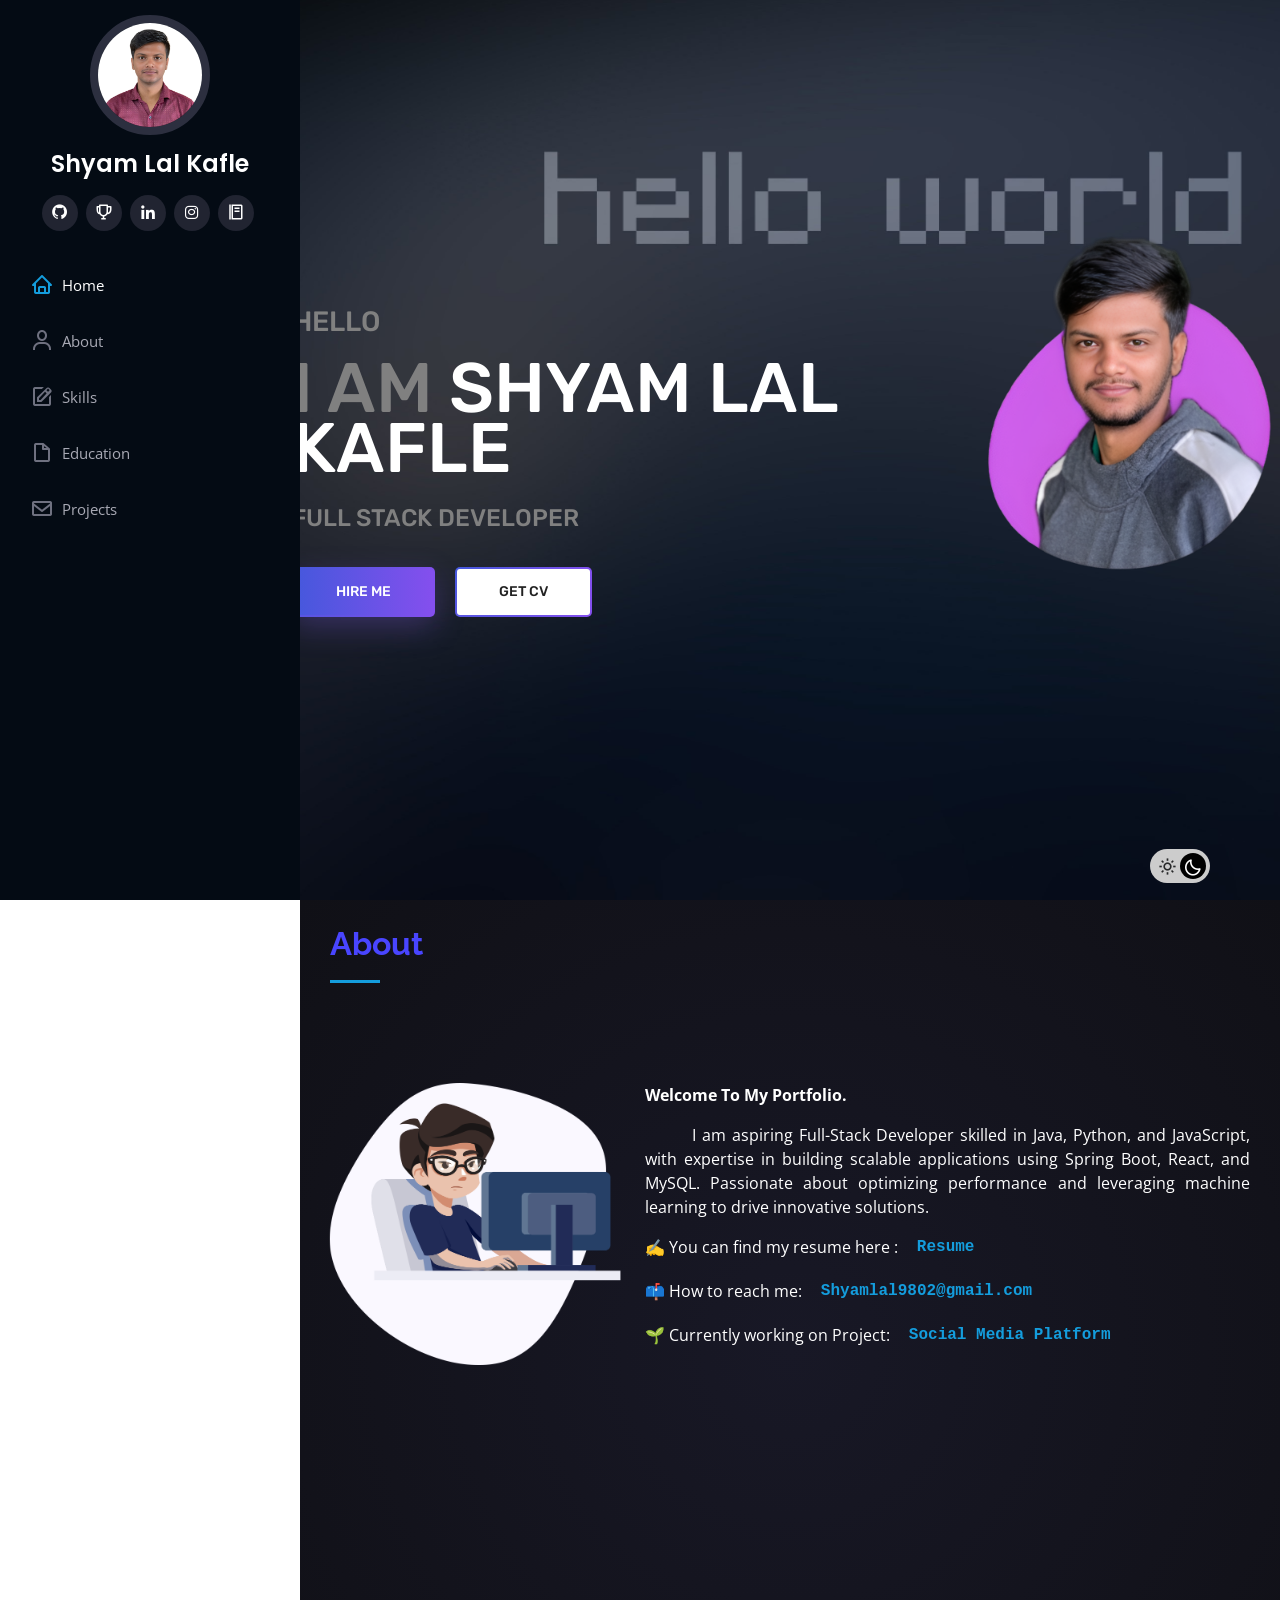
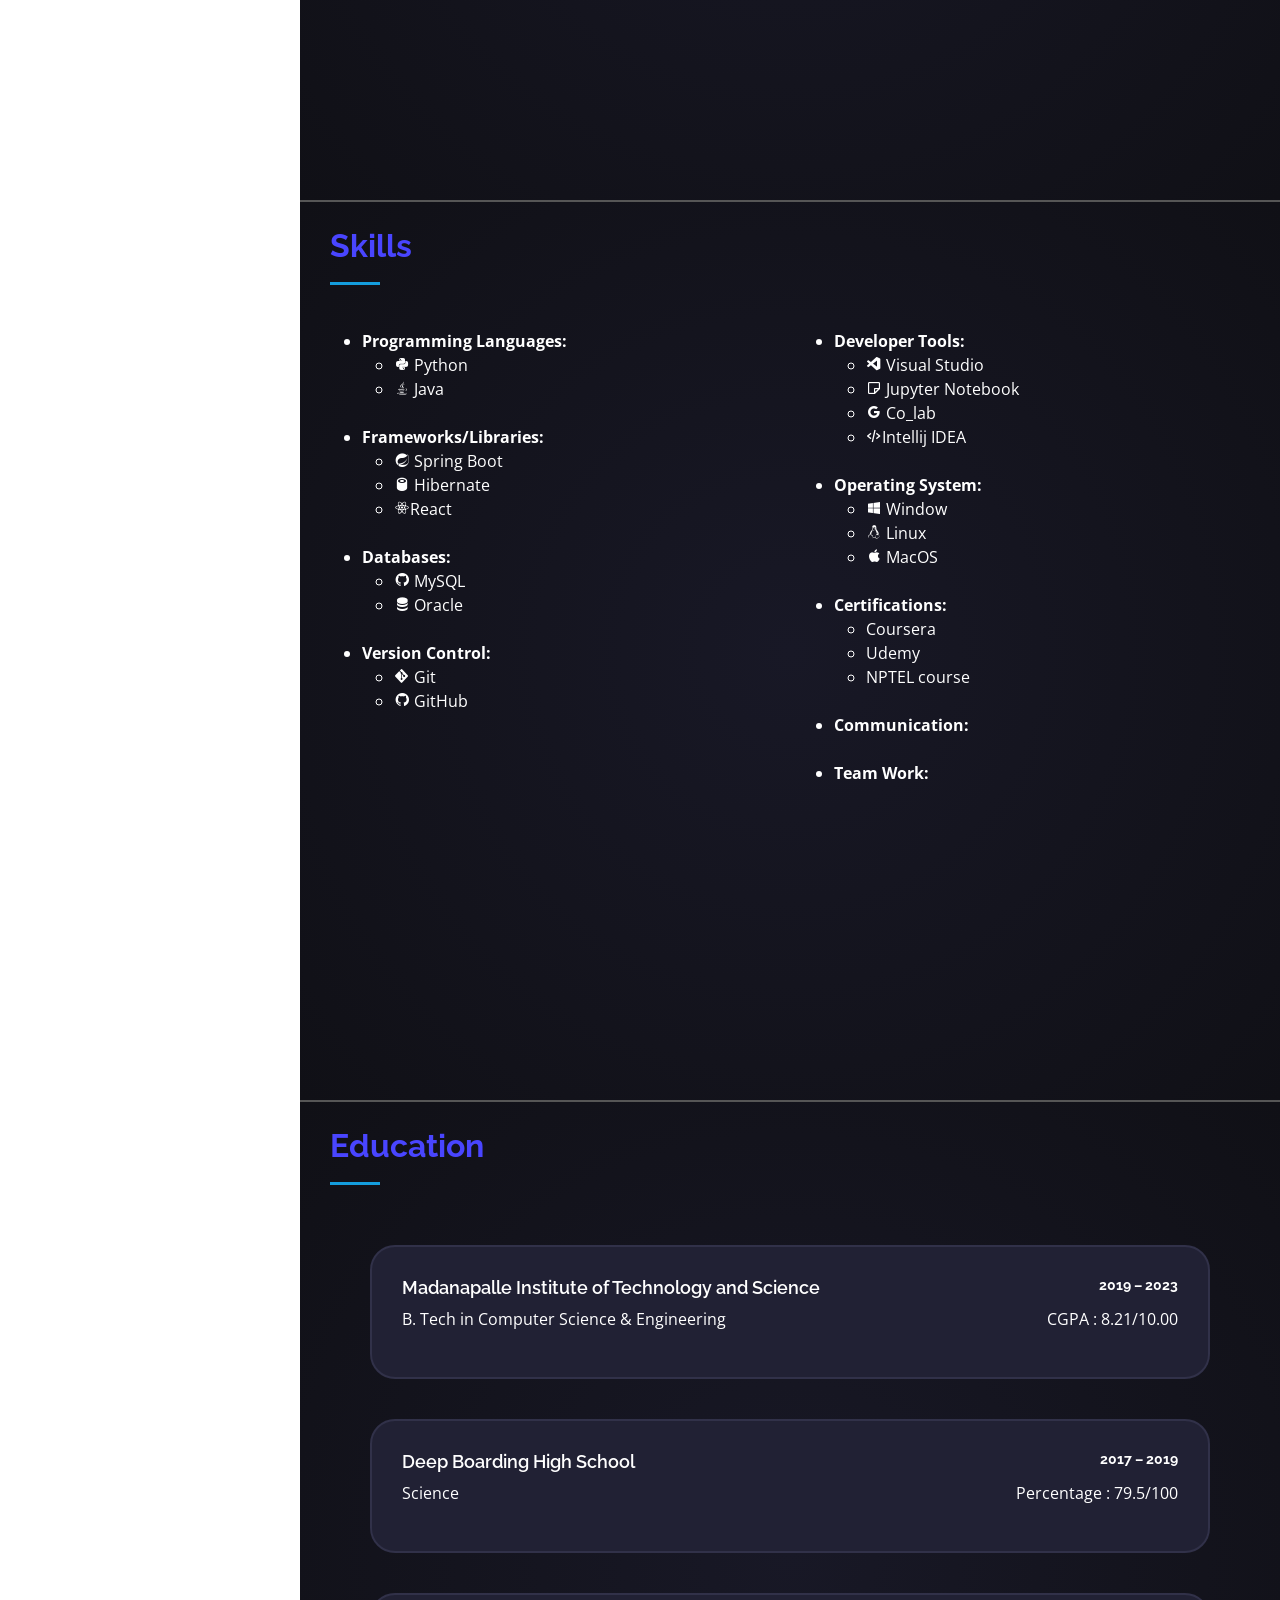
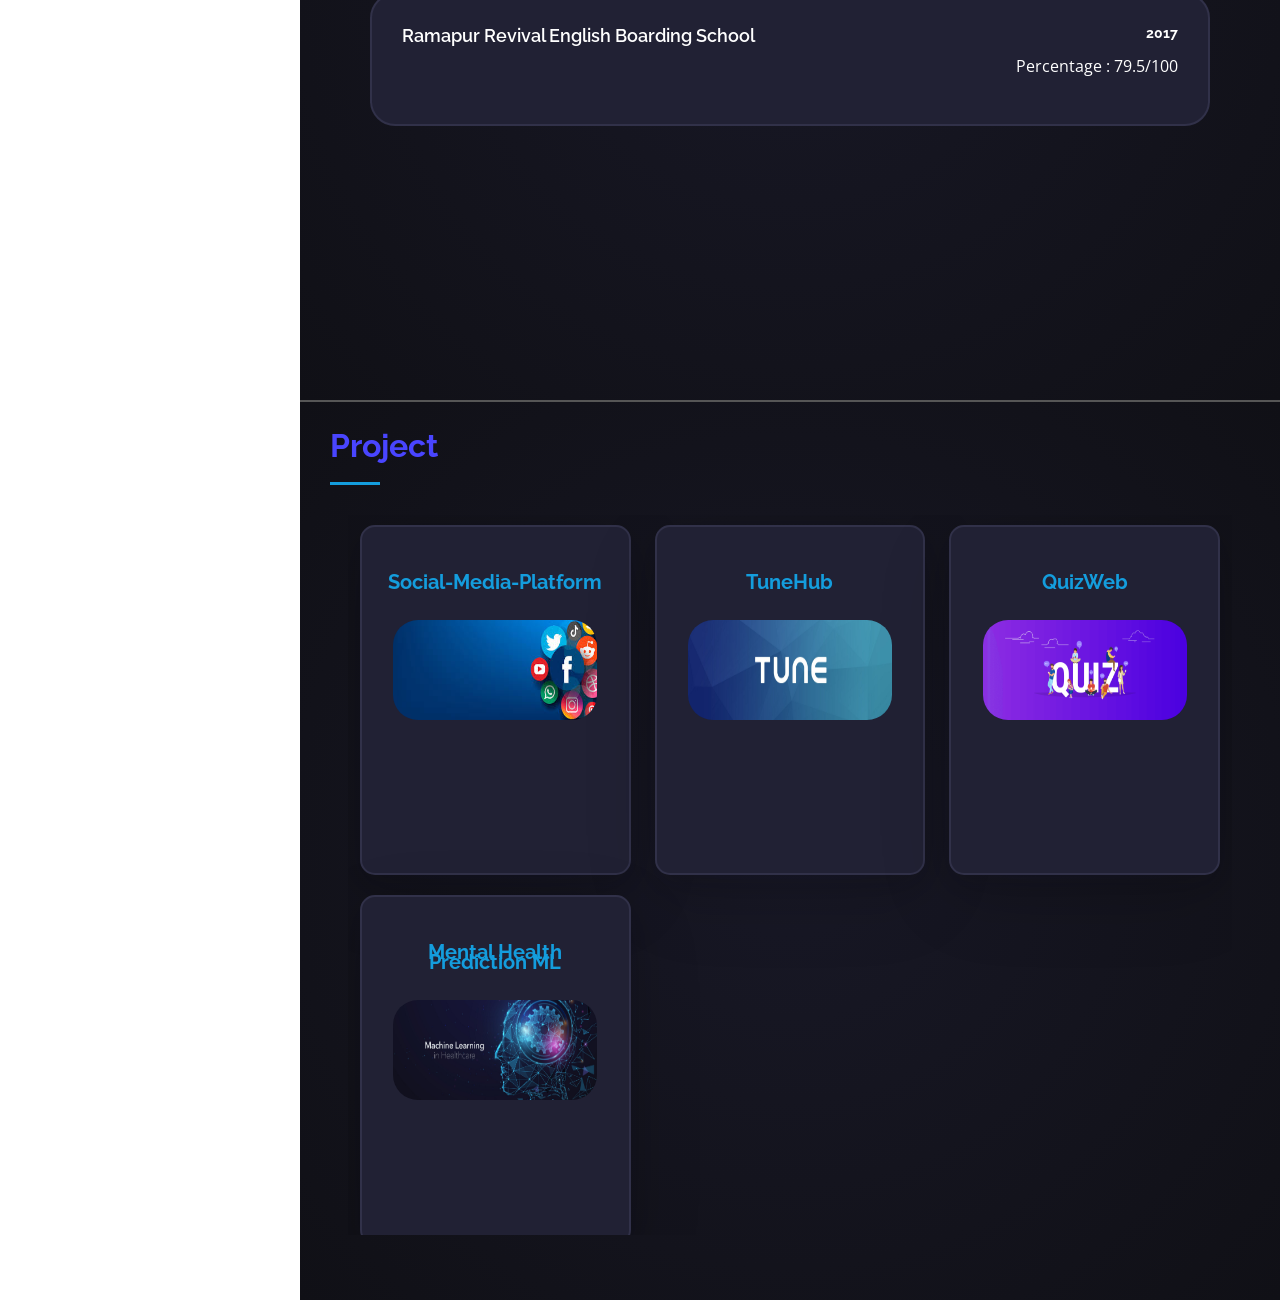
==== index.html @ fbb22e8b "update last img" ====
<!DOCTYPE html>
<html lang="en">
<head>
    <meta charset="utf-8">
    <meta content="width=device-width, initial-scale=1.0" name="viewport">

    <title>Shyam Resume</title>
    <meta content="" name="description">
    <meta content="" name="keywords">

    <!-- Favicons -->
    <link href="assets/img/sks.jpg" rel="icon">

    <!-- Google Fonts -->
    <link href="https://fonts.googleapis.com/css?family=Open+Sans:300,300i,400,400i,600,600i,700,700i|Raleway:300,300i,400,400i,500,500i,600,600i,700,700i|Poppins:300,300i,400,400i,500,500i,600,600i,700,700i" rel="stylesheet">

    <!-- Vendor CSS Files -->
    <link href="assets/vendor/aos/aos.css" rel="stylesheet">
    <link href="assets/vendor/bootstrap/css/bootstrap.min.css" rel="stylesheet">
    <link href="assets/vendor/bootstrap-icons/bootstrap-icons.css" rel="stylesheet">
    <link href="assets/vendor/boxicons/css/boxicons.min.css" rel="stylesheet">
    <link href="assets/vendor/glightbox/css/glightbox.min.css" rel="stylesheet">
    <link href="assets/vendor/swiper/swiper-bundle.min.css" rel="stylesheet">
    <!-- Template Main CSS File -->
    <link href="assets/css/style.css" rel="stylesheet">

</head>
<body>
    <!-- ======= Header ======= -->
    <header id="header">
        <div class="d-flex flex-column">

            <div class="profile">
                <img src="assets/img/picture.jpg" alt="" class="img-fluid rounded-circle">
                <h1 class="text-light"><a href="index.html">Shyam Lal Kafle</a></h1>
                <div class="social-links mt-3 text-center">
                  <a href="https://github.com/shyam0880" class="github" target="_blank" title="GitHub"><i class="bx bxl-github"></i></a>
                  <a href="https://www.hackerrank.com/shyamlal9802?hr_r=1" class="trophy" target="_blank" title="HackerRank"><i class="bx bx-trophy"></i></a>
                  <a href="https://www.linkedin.com/in/shyam0880/" class="linkedin" target="_blank" title="Linkedin"><i class="bx bxl-linkedin"></i></a>
                  <a href="https://www.instagram.com/suraj_kafle_/" class="instagram" target="_blank" title="Instagram"><i class="bx bxl-instagram"></i></a>
                  <a href="https://drive.google.com/file/d/16twecLIscNQjBPL-uCFLv8Kvk8tCyf4c/view?usp=sharing" class="resume" target="_blank" title="Resume"><i class="bx bx-food-menu"></i></a>
                </div>
            </div>

            <nav id="navbar" class="nav-menu navbar">
                <ul>
                <li><a href="#hero" class="nav-link scrollto active"><i class="bx bx-home"></i> <span>Home</span></a></li>
                <li><a href="#about" class="nav-link scrollto"><i class="bx bx-user"></i> <span>About</span></a></li>
                <li><a href="#skills" class="nav-link scrollto"><i class="bx bx-edit"></i> <span>Skills</span></a></li>
                <li><a href="#education" class="nav-link scrollto"><i class="bx bx-file-blank"></i> <span>Education</span></a></li>
                <li><a href="#project" class="nav-link scrollto"><i class="bx bx-envelope"></i> <span>Projects</span></a></li>
                </ul>
            </nav><!-- .nav-menu -->
        </div>
    </header><!-- End Header -->

    <!-- ======= Hero Section ======= -->
    <!-- <section id="hero" class="d-flex flex-column justify-content-center align-items-center">
      <div class="row"> 
      <div class="hero-container" data-aos="fade-in">
            <h1>Shyam Lal Kafle</h1>
            <p>I'm <span class="typed" data-typed-items="Web Developer, Frontend Developer, Backend Developer"></span></p>
          </div>
        <div class="images">
          <img src="assets/img/myself.png" class="boy">
      </div>
    </section> -->
    <!-- End Hero -->
    	<!--================ Start Home Banner Area =================-->
	<section class="home_banner_area" id="hero">
		<div class="banner_inner">
			<div class="container">
				<div class="row">
					<div class="col-lg-7">
						<div class="banner_content">
							<h3 class="text-uppercase"><span>Hello</span></h3>
							<h1 class="text-uppercase"><span>I am</span> shyam lal kafle</h1>
							<h5 class="text-uppercase"><span>Full stack developer</span></h5>
							<div class="d-flex align-items-center">
								<a class="primary_btn" href="mailto:Shyamlal9802@gmail.com" target="_blank"><span>Hire Me</span></a>
								<a class="primary_btn tr-bg" href="https://drive.google.com/file/d/16twecLIscNQjBPL-uCFLv8Kvk8tCyf4c/view?usp=sharing" target="_blank"><span>Get CV</span></a>
							</div>
						</div>
					</div>
					<div class="col-lg-5">
            <div class="home_right_img">
              <img class="" src="assets/img/myselfpic.png" alt="">
						</div>
					</div>
				</div>
			</div>
		</div>
	</section>
	<!--================ End Home Banner Area =================-->
  

    <main id="main">

        <!-- ======= About Section ======= -->
        <section id="about" class="about">
          <div class="container">

            <div class="section-title">
              <h2>About</h2>
            </div>

            <div class="row">
              <div class="col-lg-4" data-aos="fade-right">
                <img src="assets/img/image1.png" class="img-fluid" alt="">
                <!-- <img align="right" alt="coding" width="400" src="https://github.com/shyam0880/shyam0880/assets/67910907/39129782-8f8b-45a8-b9eb-b6310d0d3d83"> -->
              </div>
              <div class="col-lg-8 pt-4 pt-lg-0 content" data-aos="fade-left">
                <!-- <h3>UI/UX Designer &amp; Web Developer.</h3> -->
                <p><b>Welcome To My Portfolio.</b></p>
                <p align="justify" class="fst-normal">
                  &nbsp &nbsp &nbsp &nbsp
                  I am aspiring Full-Stack Developer skilled in Java, Python, and JavaScript, with expertise in building scalable applications
 using Spring Boot, React, and MySQL. Passionate about optimizing performance and leveraging machine learning to
 drive innovative solutions.
                 <br>
                 <ul>
                  <!-- <li>🌱 Currently working on project</li>
                  <li>👯 Looking to collaborate on ML and DS project </li> 
                  <li>🌎 Visite my Website : <a href="https://shyam0880.github.io/" target="_blank">Website</a> <br></li> -->
                  <li>✍ You can find my resume here : <a href="https://drive.google.com/file/d/16twecLIscNQjBPL-uCFLv8Kvk8tCyf4c/view?usp=sharing" target="_blank"> &nbsp Resume</a> </li>
                  <li>📫 How to reach me: <a href="mailto:shyamlal9802@gmail.com" target="_blank"> &nbsp  Shyamlal9802@gmail.com</a></li>
                  <li>🌱 Currently working on Project: <a href="https://github.com/shyam0880/Social-Media-Platform" target="_blank"> &nbsp Social Media Platform</a></li>
                 </ul>
              </div>
            </div>

          </div>
        </section><!-- End About Section -->

        <!-- ======= Skills Section ======= -->
      <section id="skills" class="skills section-bg">
        <div class="container">

          <div class="section-title">
            <h2>Skills</h2>
          </div>
          <br>
          <div class="row skills-content">
            <div class="col-lg-6" data-aos="fade-up">
              <ul>
                <li><b>Programming Languages:</b>
                  <ul>
                    <li><i class="bx bxl-python"></i> <span>Python</span></li>
                    <li><i class="bx bxl-java"></i> <span>Java</span></li>
                  </ul>
                </li>
                <br>
                <li><b>Frameworks/Libraries:</b>
                  <ul>
                    <li><i class='bx bxl-spring-boot'></i> <span>Spring Boot</span></li>
                    <li><i class='bx bxs-sushi'></i> <span>Hibernate</span></li>
                    <li><i class='bx bxl-react'></i><span>React</span></li>
                  </ul>
                </li>
                <br>
                <li><b>Databases:</b>
                  <ul>
                    <li><i class="bx bxl-github"></i> <span>MySQL</span></li>
                    <li><i class='bx bxs-data'></i></i> <span>Oracle</span></li>
                  </ul>
                </li>
                <br>
                <li><b>Version Control:</b>
                  <ul>
                    <li><i class='bx bxl-git'></i></i> <span>Git</span></li>
                    <li><i class="bx bxl-github"></i> <span>GitHub</span></li>
                  </ul>
                </li>
                <br>
                
              </ul>
            </div>
            <div class="col-lg-6" data-aos="fade-up" data-aos-delay="100">
              <ul>
                <li><b>Developer Tools:</b>
                  <ul>
                    <li><i class="bx bxl-visual-studio"></i> <span>Visual Studio</span></li>
                    <li><i class="bx bx-note"></i> <span>Jupyter Notebook</span></li>
                    <li><i class="bx bxl-google"></i> <span>Co_lab</span></li>
                    <li><i class='bx bx-code-alt'></i><span>Intellij IDEA</span></li>
                  </ul>
                </li>
                <br>
                <li><b>Operating System:</b>
                  <ul>
                    <li><i class="bx bxl-windows"></i> <span>Window</span></li>
                    <li><i class="bx bxl-tux"></i> <span>Linux</span></li>
                    <li><i class="bx bxl-apple"></i> <span>MacOS</span></li>
                  </ul>
                </li>
                <br>
                <li><b>Certifications:</b>
                  <ul>
                    <li><span>Coursera</span></li>
                    <li><span>Udemy</span></li>
                    <li><span> NPTEL course</span></li>
                  </ul>
                </li>
                <br>  
                <li><b>Communication:</b>
                </li>
                <br>
                <li><b>Team Work:</b>
                </li>
              </ul>
            </div>
          </div>
        </div>
      </section>
      <!-- End Skills Section -->

      <!-- ======= Education Section ======= -->
      <section id="education" class="educations">
        <div class="container">

          <div class="section-title">
            <h2>Education</h2>
            <!-- <p></p> -->
          </div>

          <div class="row">
            <div class="edu-box" data-aos="fade-up">
              <div class="edu-item" id="edu-item">
                <div class="conts">
                  <div class="left"><h4>Madanapalle Institute of Technology and Science </h4></div>
                  <div class="right"><h5><b>2019 – 2023</b></h5></div>
                </div>
                <div class="conts">  
                  <div class="left"><p>B. Tech in Computer Science & Engineering</p></div>
                  <div class="right"><p>CGPA : 8.21/10.00</p></div>
                </div>
              </div>
              <div class="edu-item" id="edu-item">
                <div class="conts">
                  <div class="left"><h4>Deep Boarding High School </h4></div>
                  <div class="right"><h5><b>2017 – 2019</b></h5></div>
                </div>
                <div class="conts">  
                  <div class="left"><p>Science </p></div>
                  <div class="right"><p>Percentage : 79.5/100</p></div>
                </div>
              </div>
              <div class="edu-item" id="edu-item">
                <div class="conts">
                  <div class="left"><h4>Ramapur Revival English Boarding School </h4></div>
                  <div class="right"><h5><b>2017</b></h5></div>
                </div>
                <div class="conts">  
                  <div class="left"><p></p></div>
                  <div class="right"><p>Percentage : 79.5/100</p></div>
                </div>
              </div>
            </div>
          </div>
        </div>
      </section><!-- End Resume Section -->

       <!-- ======= Project Section ======= -->
      <section id="project" class="project">
        <div class="container">
  
          <div class="section-title">
            <h2>Project</h2>
          </div>
          <div class="row">
            <div class="project_box">
              <div class="container">
                <div class="row">
                  <div class="col-md-4">
                    <div class="box_text">
                        <div class="flip-box-front">
                          <h3>Social-Media-Platform</h3>
                          <i><img src="assets\img\Socialimg.png" alt="#"/></i>
                        </div>
                        <div class="flip-box-back">
                          <h2>Details</h2>
                        <p>Platform that empowers users to connect, share content, and engage with others, aligning
                          with a mission to empower every person and organization.</p>
                          Click here : <i class='bx bxs-hand-right'></i><a href="https://github.com/shyam0880/Social-Media-Platform" target="_blank">Learn more</a>
                        </div>
                    </div>
                  </div>
                  <div class="col-md-4">
                    <div class="box_text">
                        <div class="flip-box-front">
                          <h3>TuneHub</h3>
                          <i><img src="assets\img\tune.jpeg" alt="#"/></i>
                        </div>
                        <div class="flip-box-back">
                          <h2>Details</h2>
                        <p>Designed and implemented a TuneHub website using HTML, CSS, and JavaScript with React, offering a user-friendly 
                          interface and engaging user experience. Applied fundamental web development skills to create an interactive 
                          platform suitable for all user and provide the feature to listen music similar to spotify.</p>
                          Click here : <i class='bx bxs-hand-right'></i><a href="https://github.com/shyam0880/Tunehub" target="_blank">Learn more</a>
                        </div>
                    </div>
                  </div>
                  <div class="col-md-4">
                    <div class="box_text">
                      <div class="flip-box-front">
                        <h3>QuizWeb</h3>
                        <i><img src="assets\img\Quiz.png" alt="#"/></i>
                      </div>
                      <div class="flip-box-back">
                        <h2>Details</h2>
                        <p>Designed and implemented a quiz website using HTML, CSS, and JavaScript with React, offering a user-friendly 
                          interface and engaging user experience. Applied fundamental web development skills to create an interactive 
                          platform suitable for beginners, fostering a seamless learning environment.</p>
                          Click here : <i class='bx bxs-hand-right'></i><a href="https://github.com/shyam0880/QuizWeb" target="_blank">Learn more</a>
                      </div>
                    </div>
                  </div>
                  <div class="col-md-4">
                    <div class="box_text">
                      <div class="flip-box-front">
                        <h3>Mental Health Prediction ML</h3>
                      <img src="assets\img\ml.jpg" alt="#"/>
                      </div>
                      <div class="flip-box-back">
                        <h2>Details</h2>
                        <p>Demonstrated proficiency in using varied machine learning algorithms to predict whether a person needs mental
                          health treatment based on a survey dataset. Conducted data exploration, visualization, preprocessing, encoding, model
                          building, and evaluation using logistic regression, KNN, decision tree, random forest, gradient boosting, 
                          AdaBoost, and XGBoost. Achieved high accuracy, recall, and ROC curve metrics.</p>
                          Click here :<i class='bx bxs-hand-right'></i><a href="https://github.com/shyam0880/Mental_Health_prediction_using_ML" target="_blank">Learn more</a>
                      </div>
                    </div>
                  </div>  
                </div>
              </div>
            </div>
          </div>
        </div> 
      </section>       
    </main><!-- End #main -->

    <a href="#" class="back-to-top d-flex align-items-center justify-content-center"><i class="bi bi-arrow-up-short"></i></a>
    <label class="switch">
      <input id="themeToggle" type="checkbox" />
      <span class="slider round">
        <i class='sn bx bx-sun' ></i>
        <i class='mn bx bx-moon'></i>
      </span>
    </label>

    <!-- <span class="sidebar"><i class='bx bx-menu-alt-left' ></i></i></span> -->
    
    <!-- Vendor JS Files -->
    <script src="assets/vendor/purecounter/purecounter_vanilla.js"></script>
    <script src="assets/vendor/aos/aos.js"></script>
    <script src="assets/vendor/bootstrap/js/bootstrap.bundle.min.js"></script>
    <script src="assets/vendor/glightbox/js/glightbox.min.js"></script>
    <script src="assets/vendor/isotope-layout/isotope.pkgd.min.js"></script>
    <script src="assets/vendor/swiper/swiper-bundle.min.js"></script>
    <script src="assets/vendor/typed.js/typed.umd.js"></script>
    <script src="assets/vendor/waypoints/noframework.waypoints.js"></script>
    <script src="assets/vendor/php-email-form/validate.js"></script>

    <!-- Template Main JS File -->
    <script src="assets/js/main.js"></script>


    <img class="lastimg" src="https://t.bkit.co/w_6789241643b0c.gif" />
</body>
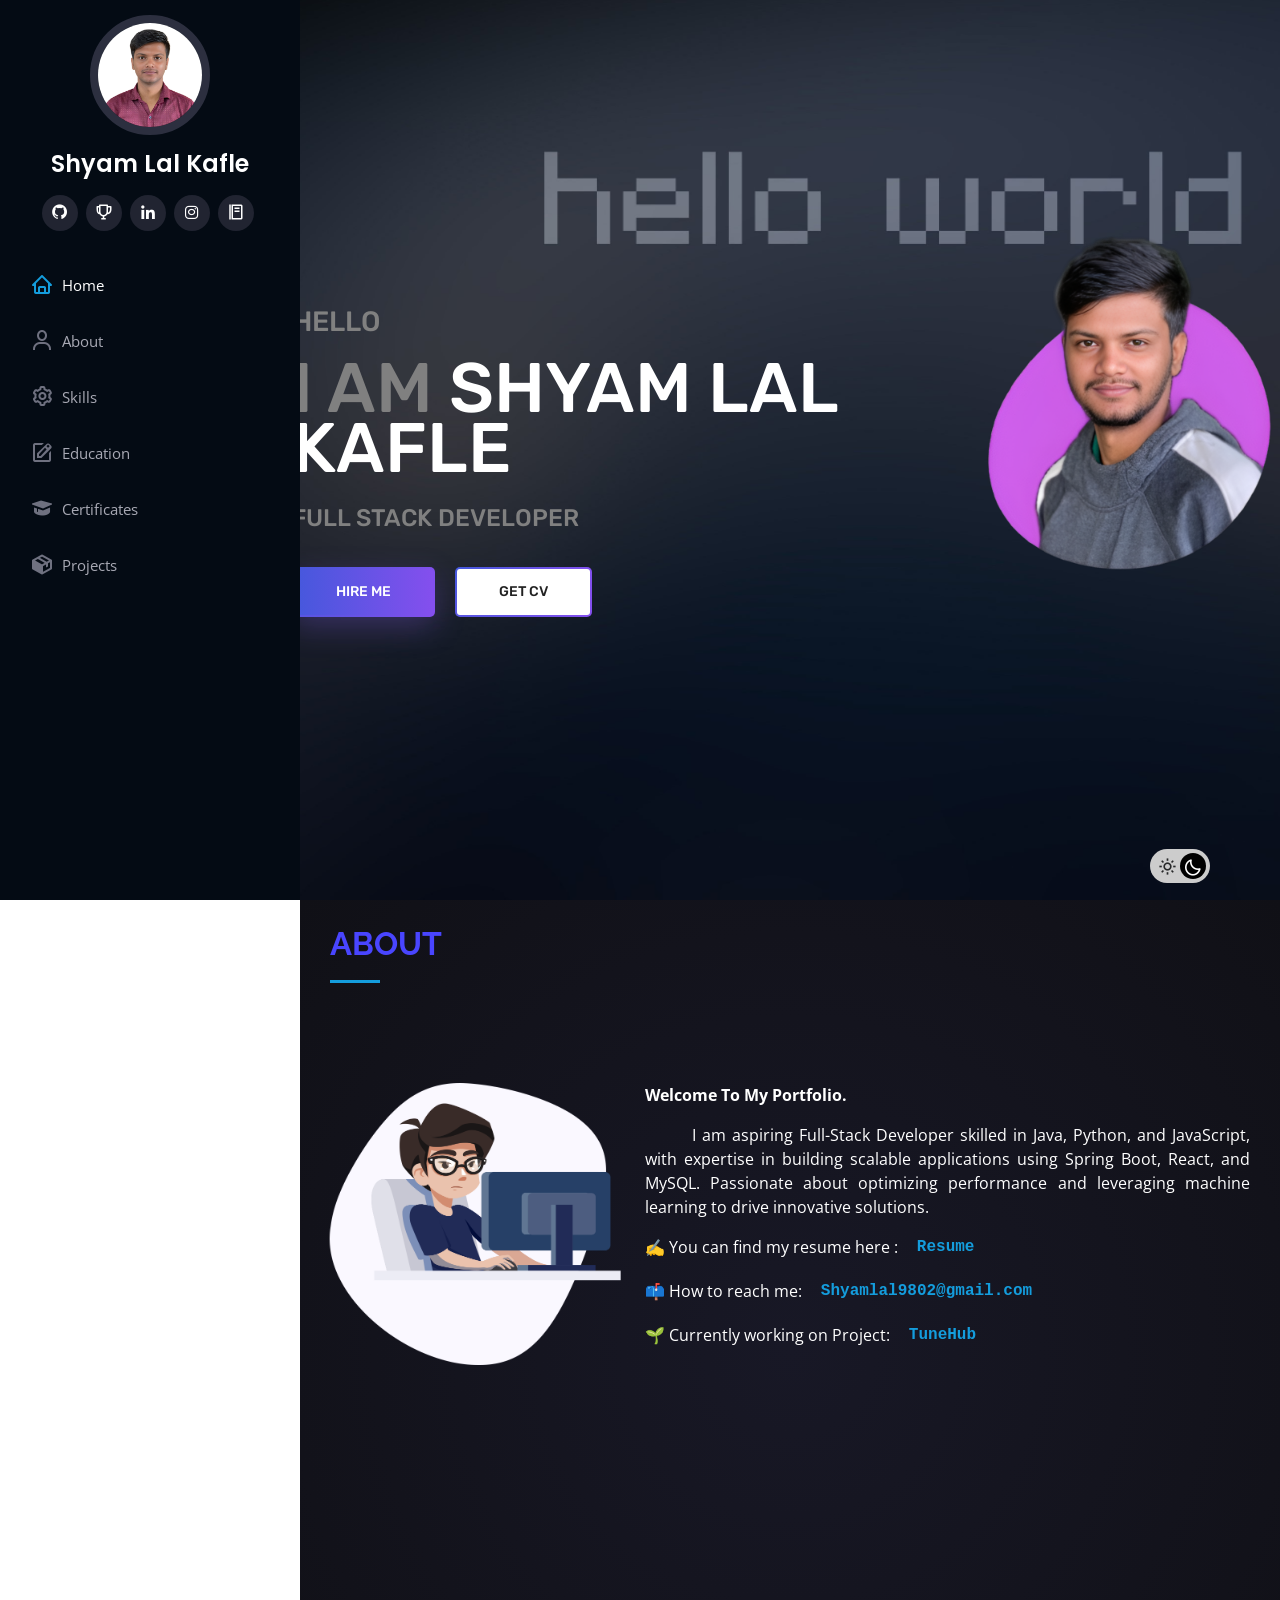
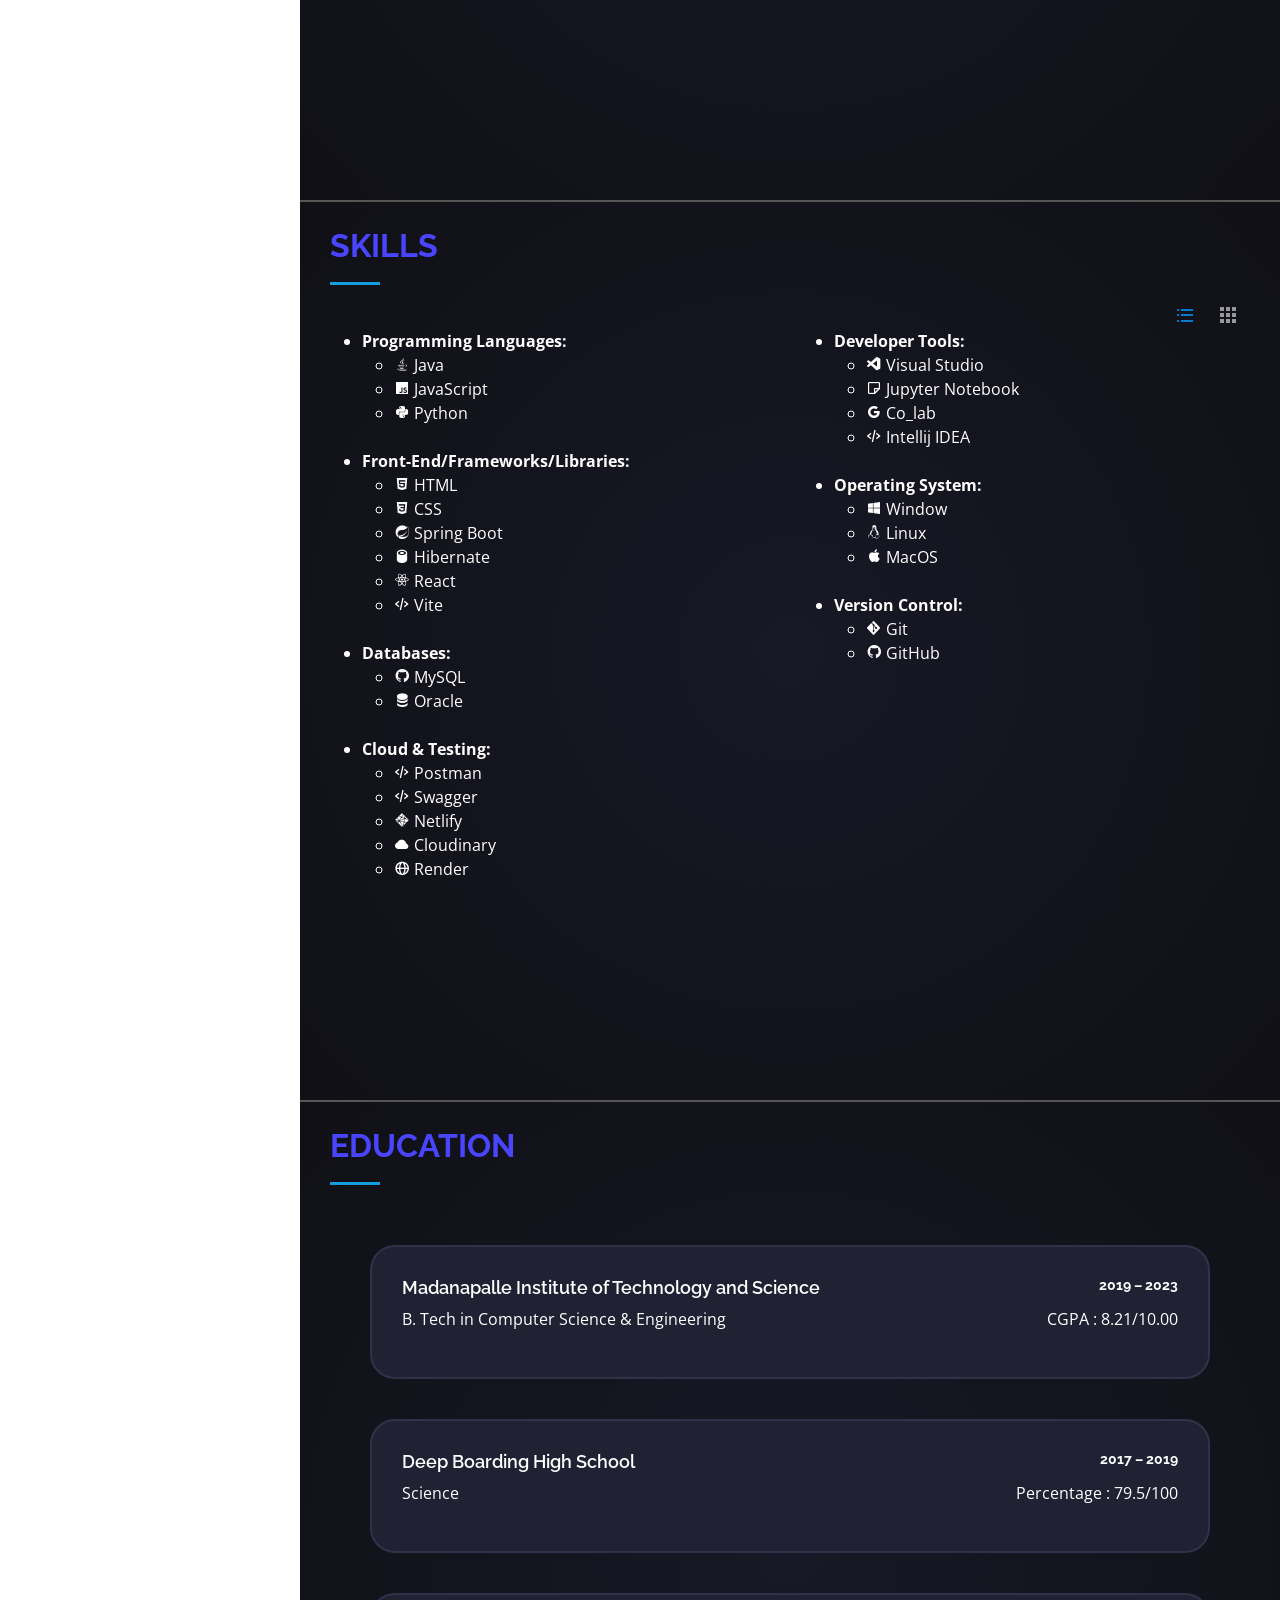
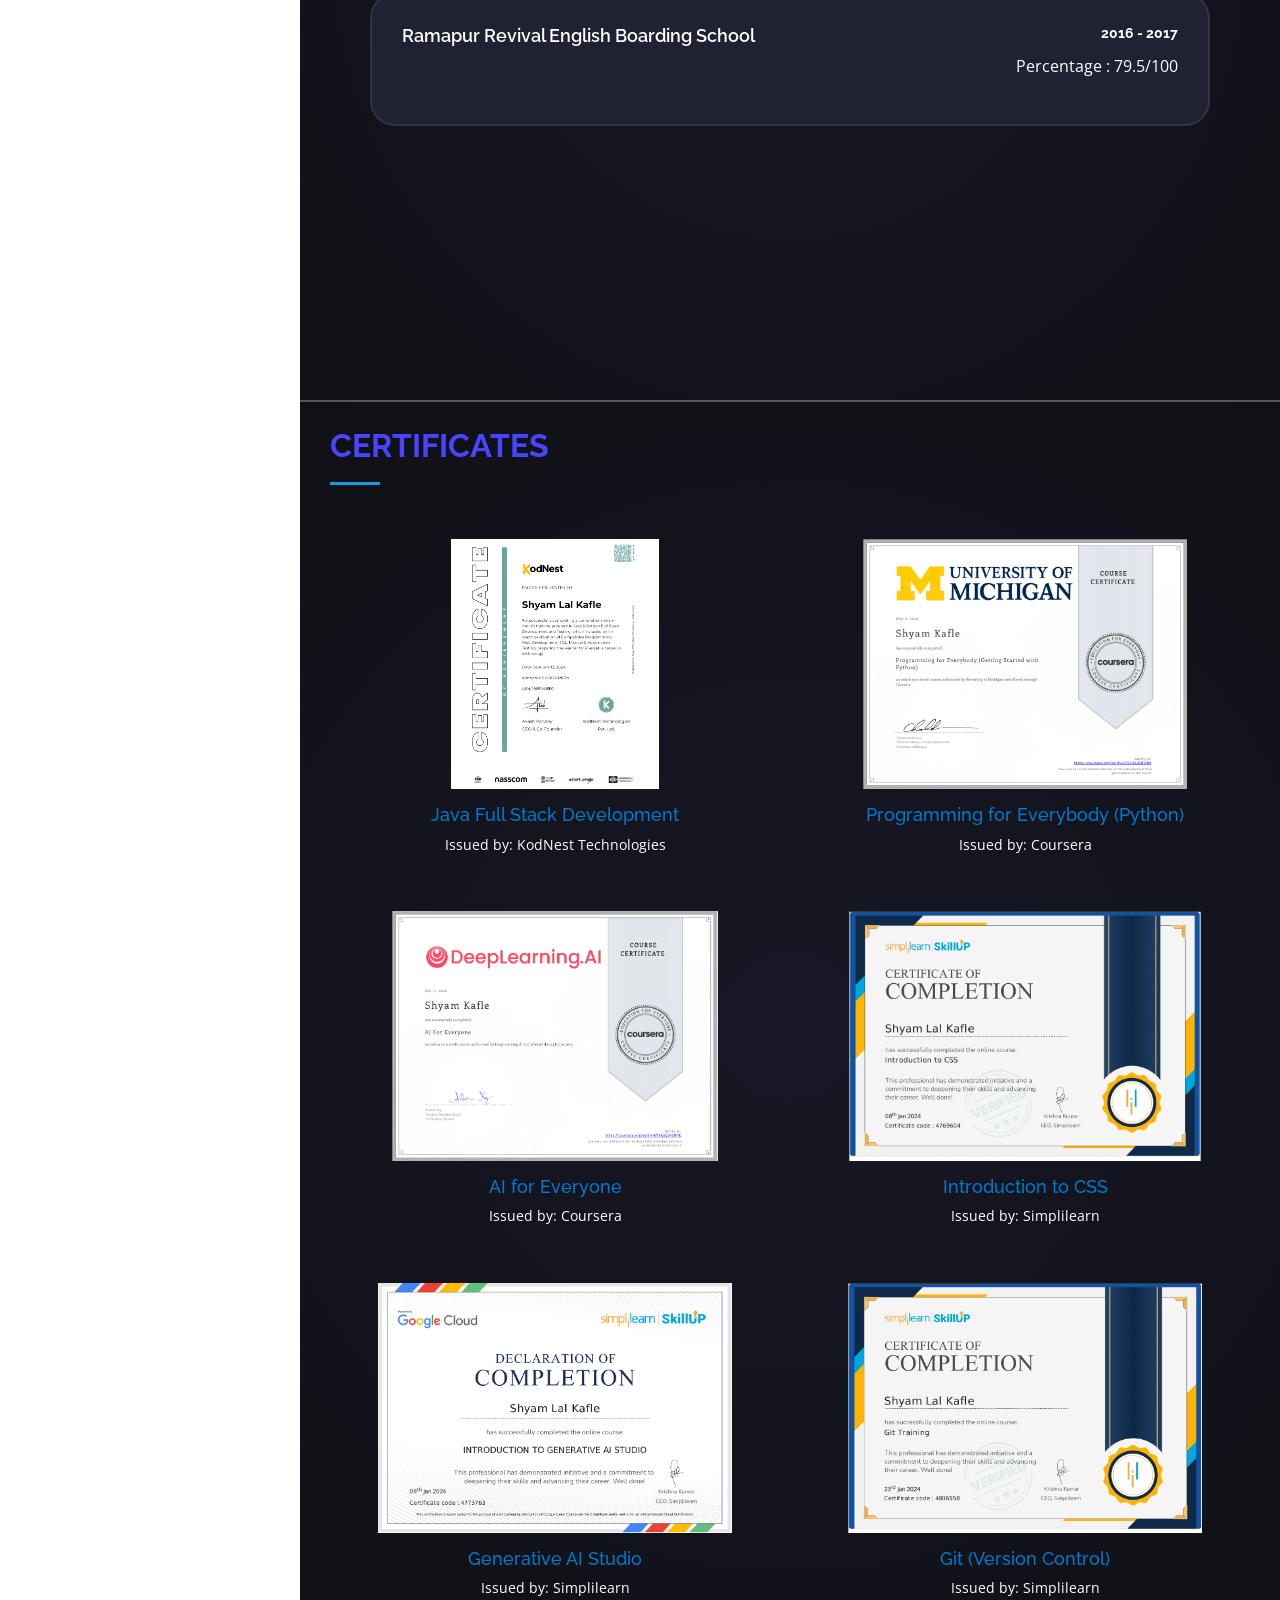
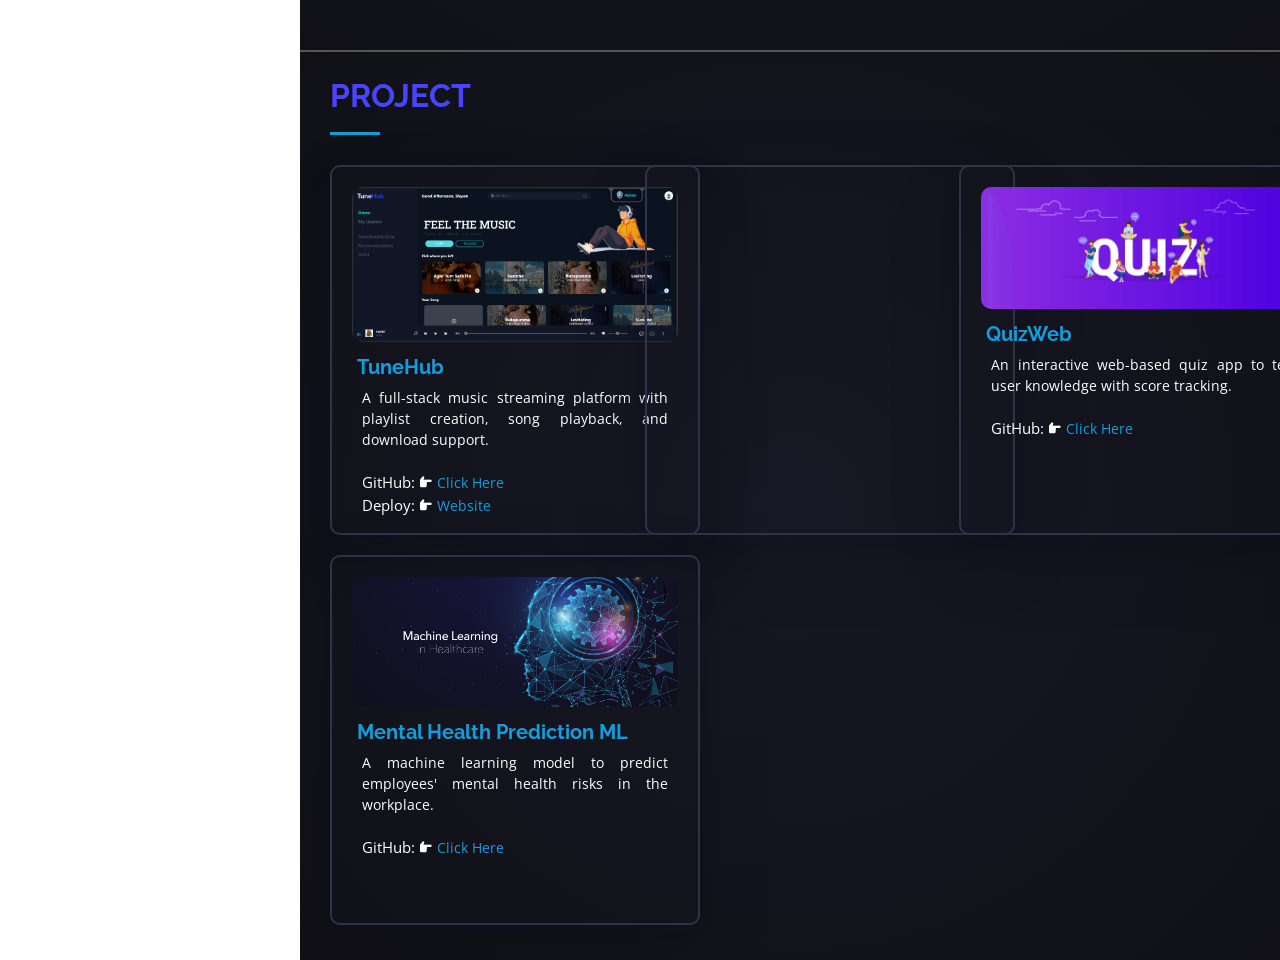
==== commit 0c02c331: "Updates Skills, Projects" ====
--- a/index.html
+++ b/index.html
@@ -38,7 +38,7 @@
                   <a href="https://www.hackerrank.com/shyamlal9802?hr_r=1" class="trophy" target="_blank" title="HackerRank"><i class="bx bx-trophy"></i></a>
                   <a href="https://www.linkedin.com/in/shyam0880/" class="linkedin" target="_blank" title="Linkedin"><i class="bx bxl-linkedin"></i></a>
                   <a href="https://www.instagram.com/suraj_kafle_/" class="instagram" target="_blank" title="Instagram"><i class="bx bxl-instagram"></i></a>
-                  <a href="https://drive.google.com/file/d/16twecLIscNQjBPL-uCFLv8Kvk8tCyf4c/view?usp=sharing" class="resume" target="_blank" title="Resume"><i class="bx bx-food-menu"></i></a>
+                  <a href="https://drive.google.com/file/d/1aQFXVFHNykcY20hDBGUvQVcH_-FPfsG5/view?usp=sharing" class="resume" target="_blank" title="Resume"><i class="bx bx-food-menu"></i></a>
                 </div>
             </div>
 
@@ -46,52 +46,41 @@
                 <ul>
                 <li><a href="#hero" class="nav-link scrollto active"><i class="bx bx-home"></i> <span>Home</span></a></li>
                 <li><a href="#about" class="nav-link scrollto"><i class="bx bx-user"></i> <span>About</span></a></li>
-                <li><a href="#skills" class="nav-link scrollto"><i class="bx bx-edit"></i> <span>Skills</span></a></li>
-                <li><a href="#education" class="nav-link scrollto"><i class="bx bx-file-blank"></i> <span>Education</span></a></li>
-                <li><a href="#project" class="nav-link scrollto"><i class="bx bx-envelope"></i> <span>Projects</span></a></li>
+                <li><a href="#skills" class="nav-link scrollto"><i class='bx bx-cog'></i> <span>Skills</span></a></li>
+                <li><a href="#education" class="nav-link scrollto"><i class="bx bx-edit"></i> <span>Education</span></a></li>
+                <li><a href="#certificate" class="nav-link scrollto"><i class='bx bxs-graduation'></i> <span>Certificates</span></a></li>
+                <li><a href="#project" class="nav-link scrollto"><i class='bx bxs-package'></i> <span>Projects</span></a></li>
                 </ul>
             </nav><!-- .nav-menu -->
         </div>
     </header><!-- End Header -->
 
-    <!-- ======= Hero Section ======= -->
-    <!-- <section id="hero" class="d-flex flex-column justify-content-center align-items-center">
-      <div class="row"> 
-      <div class="hero-container" data-aos="fade-in">
-            <h1>Shyam Lal Kafle</h1>
-            <p>I'm <span class="typed" data-typed-items="Web Developer, Frontend Developer, Backend Developer"></span></p>
-          </div>
-        <div class="images">
-          <img src="assets/img/myself.png" class="boy">
+    <!--================ Start Home Banner Area =================-->
+    <section class="home_banner_area" id="hero">
+      <div class="banner_inner">
+        <div class="container">
+          <div class="row">
+            <div class="col-lg-7">
+              <div class="banner_content">
+                <h3 class="text-uppercase"><span>Hello</span></h3>
+                <h1 class="text-uppercase"><span>I am</span> shyam lal kafle</h1>
+                <h5 class="text-uppercase"><span>Full stack developer</span></h5>
+                <div class="d-flex align-items-center">
+                  <a class="primary_btn" href="mailto:Shyamlal9802@gmail.com" target="_blank"><span>Hire Me</span></a>
+                  <a class="primary_btn tr-bg" href="https://drive.google.com/file/d/1aQFXVFHNykcY20hDBGUvQVcH_-FPfsG5/view?usp=sharing" target="_blank"><span>Get CV</span></a>
+                </div>
+              </div>
+            </div>
+            <div class="col-lg-5">
+              <div class="home_right_img">
+                <img class="" src="assets/img/myselfpic.png" alt="">
+              </div>
+            </div>
+          </div>
+        </div>
       </div>
-    </section> -->
-    <!-- End Hero -->
-    	<!--================ Start Home Banner Area =================-->
-	<section class="home_banner_area" id="hero">
-		<div class="banner_inner">
-			<div class="container">
-				<div class="row">
-					<div class="col-lg-7">
-						<div class="banner_content">
-							<h3 class="text-uppercase"><span>Hello</span></h3>
-							<h1 class="text-uppercase"><span>I am</span> shyam lal kafle</h1>
-							<h5 class="text-uppercase"><span>Full stack developer</span></h5>
-							<div class="d-flex align-items-center">
-								<a class="primary_btn" href="mailto:Shyamlal9802@gmail.com" target="_blank"><span>Hire Me</span></a>
-								<a class="primary_btn tr-bg" href="https://drive.google.com/file/d/16twecLIscNQjBPL-uCFLv8Kvk8tCyf4c/view?usp=sharing" target="_blank"><span>Get CV</span></a>
-							</div>
-						</div>
-					</div>
-					<div class="col-lg-5">
-            <div class="home_right_img">
-              <img class="" src="assets/img/myselfpic.png" alt="">
-						</div>
-					</div>
-				</div>
-			</div>
-		</div>
-	</section>
-	<!--================ End Home Banner Area =================-->
+    </section>
+	  <!--================ End Home Banner Area =================-->
   
 
     <main id="main">
@@ -101,30 +90,25 @@
           <div class="container">
 
             <div class="section-title">
-              <h2>About</h2>
+              <h2>ABOUT</h2>
             </div>
 
             <div class="row">
               <div class="col-lg-4" data-aos="fade-right">
                 <img src="assets/img/image1.png" class="img-fluid" alt="">
-                <!-- <img align="right" alt="coding" width="400" src="https://github.com/shyam0880/shyam0880/assets/67910907/39129782-8f8b-45a8-b9eb-b6310d0d3d83"> -->
               </div>
               <div class="col-lg-8 pt-4 pt-lg-0 content" data-aos="fade-left">
-                <!-- <h3>UI/UX Designer &amp; Web Developer.</h3> -->
                 <p><b>Welcome To My Portfolio.</b></p>
                 <p align="justify" class="fst-normal">
                   &nbsp &nbsp &nbsp &nbsp
                   I am aspiring Full-Stack Developer skilled in Java, Python, and JavaScript, with expertise in building scalable applications
- using Spring Boot, React, and MySQL. Passionate about optimizing performance and leveraging machine learning to
- drive innovative solutions.
+                  using Spring Boot, React, and MySQL. Passionate about optimizing performance and leveraging machine learning to
+                  drive innovative solutions.
                  <br>
                  <ul>
-                  <!-- <li>🌱 Currently working on project</li>
-                  <li>👯 Looking to collaborate on ML and DS project </li> 
-                  <li>🌎 Visite my Website : <a href="https://shyam0880.github.io/" target="_blank">Website</a> <br></li> -->
-                  <li>✍ You can find my resume here : <a href="https://drive.google.com/file/d/16twecLIscNQjBPL-uCFLv8Kvk8tCyf4c/view?usp=sharing" target="_blank"> &nbsp Resume</a> </li>
+                  <li>✍ You can find my resume here : <a href="https://drive.google.com/file/d/1aQFXVFHNykcY20hDBGUvQVcH_-FPfsG5/view?usp=sharing" target="_blank"> &nbsp Resume</a> </li>
                   <li>📫 How to reach me: <a href="mailto:shyamlal9802@gmail.com" target="_blank"> &nbsp  Shyamlal9802@gmail.com</a></li>
-                  <li>🌱 Currently working on Project: <a href="https://github.com/shyam0880/Social-Media-Platform" target="_blank"> &nbsp Social Media Platform</a></li>
+                  <li>🌱 Currently working on Project: <a href="https://github.com/shyam0880/TuneHub-Frontend" target="_blank"> &nbsp TuneHub</a></li>
                  </ul>
               </div>
             </div>
@@ -137,77 +121,150 @@
         <div class="container">
 
           <div class="section-title">
-            <h2>Skills</h2>
+            <h2>SKILLS</h2>
           </div>
           <br>
-          <div class="row skills-content">
-            <div class="col-lg-6" data-aos="fade-up">
-              <ul>
-                <li><b>Programming Languages:</b>
-                  <ul>
-                    <li><i class="bx bxl-python"></i> <span>Python</span></li>
-                    <li><i class="bx bxl-java"></i> <span>Java</span></li>
-                  </ul>
-                </li>
-                <br>
-                <li><b>Frameworks/Libraries:</b>
-                  <ul>
-                    <li><i class='bx bxl-spring-boot'></i> <span>Spring Boot</span></li>
-                    <li><i class='bx bxs-sushi'></i> <span>Hibernate</span></li>
-                    <li><i class='bx bxl-react'></i><span>React</span></li>
-                  </ul>
-                </li>
-                <br>
-                <li><b>Databases:</b>
-                  <ul>
-                    <li><i class="bx bxl-github"></i> <span>MySQL</span></li>
-                    <li><i class='bx bxs-data'></i></i> <span>Oracle</span></li>
-                  </ul>
-                </li>
-                <br>
-                <li><b>Version Control:</b>
-                  <ul>
-                    <li><i class='bx bxl-git'></i></i> <span>Git</span></li>
-                    <li><i class="bx bxl-github"></i> <span>GitHub</span></li>
-                  </ul>
-                </li>
-                <br>
-                
-              </ul>
-            </div>
-            <div class="col-lg-6" data-aos="fade-up" data-aos-delay="100">
-              <ul>
-                <li><b>Developer Tools:</b>
-                  <ul>
-                    <li><i class="bx bxl-visual-studio"></i> <span>Visual Studio</span></li>
-                    <li><i class="bx bx-note"></i> <span>Jupyter Notebook</span></li>
-                    <li><i class="bx bxl-google"></i> <span>Co_lab</span></li>
-                    <li><i class='bx bx-code-alt'></i><span>Intellij IDEA</span></li>
-                  </ul>
-                </li>
-                <br>
-                <li><b>Operating System:</b>
-                  <ul>
-                    <li><i class="bx bxl-windows"></i> <span>Window</span></li>
-                    <li><i class="bx bxl-tux"></i> <span>Linux</span></li>
-                    <li><i class="bx bxl-apple"></i> <span>MacOS</span></li>
-                  </ul>
-                </li>
-                <br>
-                <li><b>Certifications:</b>
-                  <ul>
-                    <li><span>Coursera</span></li>
-                    <li><span>Udemy</span></li>
-                    <li><span> NPTEL course</span></li>
-                  </ul>
-                </li>
-                <br>  
-                <li><b>Communication:</b>
-                </li>
-                <br>
-                <li><b>Team Work:</b>
-                </li>
-              </ul>
+          <div class="list-type">
+            <div class="list-type-content">
+              <i class='bx bx-list-ul active' onclick="changeForm('list')"></i>
+              <i class='bx bxs-grid' onclick="changeForm('grid')"></i>
+            </div>
+          </div>
+          <div class="skills-content-container">
+            <div class="row skills-content list active">
+              <div class="col-lg-6" data-aos="fade-up">
+                <ul>
+                  <li><b>Programming Languages:</b>
+                    <ul>
+                      <li><i class="bx bxl-java"></i> <span>Java</span></li>
+                      <li><i class='bx bxl-javascript'></i> <span>JavaScript</span></li>
+                      <li><i class="bx bxl-python"></i> <span>Python</span></li>
+                    </ul>
+                  </li>
+                  <br>
+                  <li><b>Front-End/Frameworks/Libraries:</b>
+                    <ul>
+                      <li><i class="bx bxl-html5"></i> <span>HTML</span></li>
+                      <li><i class="bx bxl-css3"></i> <span>CSS</span></li>
+                      <li><i class='bx bxl-spring-boot'></i> <span>Spring Boot</span></li>
+                      <li><i class='bx bxs-sushi'></i> <span>Hibernate</span></li>
+                      <li><i class='bx bxl-react'></i> <span>React</span></li>
+                      <li><i class='bx bx-code-alt'></i> <span>Vite</span></li>
+                    </ul>
+                  </li>
+                  <br>
+                  <li><b>Databases:</b>
+                    <ul>
+                      <li><i class="bx bxl-github"></i> <span>MySQL</span></li>
+                      <li><i class='bx bxs-data'></i></i> <span>Oracle</span></li>
+                    </ul>
+                  </li>
+                  <br>
+                  <li><b>Cloud & Testing:</b>
+                    <ul>
+                      <li><i class='bx bx-code-alt'></i> <span>Postman</span></li>
+                      <li><i class='bx bx-code-alt'></i> <span>Swagger</span></li>  
+                      <li><i class="bx bxl-netlify"></i> <span>Netlify</span></li>
+                      <li><i class='bx bxs-cloud'></i> <span>Cloudinary</span></li>
+                      <li><i class='bx bx-globe'></i> <span>Render</span></li>
+                    </ul>
+                  </li>
+                  
+                </ul>
+              </div>
+              <div class="col-lg-6" data-aos="fade-up" data-aos-delay="100">
+                <ul>
+                  <li><b>Developer Tools:</b>
+                    <ul>
+                      <li><i class="bx bxl-visual-studio"></i> <span>Visual Studio</span></li>
+                      <li><i class="bx bx-note"></i> <span>Jupyter Notebook</span></li>
+                      <li><i class="bx bxl-google"></i> <span>Co_lab</span></li>
+                      <li><i class='bx bx-code-alt'></i> <span>Intellij IDEA</span></li>
+                    </ul>
+                  </li>
+                  <br>
+                  <li><b>Operating System:</b>
+                    <ul>
+                      <li><i class="bx bxl-windows"></i> <span>Window</span></li>
+                      <li><i class="bx bxl-tux"></i> <span>Linux</span></li>
+                      <li><i class="bx bxl-apple"></i> <span>MacOS</span></li>
+                    </ul>
+                  </li>
+                  <br>
+                  <li><b>Version Control:</b>
+                    <ul>
+                      <li><i class='bx bxl-git'></i></i> <span>Git</span></li>
+                      <li><i class="bx bxl-github"></i> <span>GitHub</span></li>
+                    </ul>
+                  </li>
+                </ul>
+              </div>
+            </div>
+
+            <div class="row skills-content grid">
+              <div class="skill-filter-buttons">
+                <h5 onclick="filterSkills('all')">All</h5>
+                <h5 onclick="filterSkills('language')"> Languages</h5>
+                <h5 onclick="filterSkills('framework')">Front-End/Frameworks/Libraries</h5>
+                <h5 onclick="filterSkills('cloud')">Cloud & Testing</h5>
+                <h5 onclick="filterSkills('database')">Database</h5>
+                <h5 onclick="filterSkills('tool')">Developer Tools</h5>
+                <h5 onclick="filterSkills('os')">Operating System</h5>
+                <h5 onclick="filterSkills('version')">Version Control</h5>
+              </div>
+              <div class="skill-filter-buttons-response">
+                <select onchange="filterSkills(this.value)">
+                  <option value="all">All</option>
+                  <option value="language">Languages</option>
+                  <option value="framework">Front-End/Frameworks/Libraries</option>
+                  <option value="cloud">Cloud & Testing</option>
+                  <option value="database">Database</option>
+                  <option value="tool">Developer Tools</option>
+                  <option value="os">Operating System</option>
+                  <option value="version">Version Control</option>
+                </select>
+              </div>
+            
+              <div class="skill-icons-grid">
+                <!-- Programming Languages -->
+                <img src="https://cdn.jsdelivr.net/gh/devicons/devicon/icons/java/java-original.svg" class="skill-icon language" title="Java">
+                <img src="https://cdn.jsdelivr.net/gh/devicons/devicon/icons/javascript/javascript-original.svg" class="skill-icon language" title="JavaScript">
+                <img src="https://cdn.jsdelivr.net/gh/devicons/devicon/icons/python/python-original.svg" class="skill-icon language" title="Python">
+
+                <!-- Frameworks/Libraries -->
+                <img src="https://cdn.jsdelivr.net/gh/devicons/devicon/icons/html5/html5-original.svg" class="skill-icon framework" title="HTML">
+                <img src="https://cdn.jsdelivr.net/gh/devicons/devicon/icons/css3/css3-original.svg" class="skill-icon framework" title="CSS">
+                <img src="https://cdn.jsdelivr.net/gh/devicons/devicon/icons/spring/spring-original.svg" class="skill-icon framework" title="Spring Boot">
+                <img src="https://cdn.jsdelivr.net/gh/devicons/devicon/icons/hibernate/hibernate-original.svg" class="skill-icon framework" title="Hibernate">
+                <img src="https://cdn.jsdelivr.net/gh/devicons/devicon/icons/react/react-original.svg" class="skill-icon framework" title="React">
+                <img src="https://cdn.jsdelivr.net/gh/devicons/devicon@latest/icons/vitejs/vitejs-original.svg" class="skill-icon framework" title="vite">
+          
+                 <!-- Cloud & Testing -->  
+                <img src="https://cdn.jsdelivr.net/gh/devicons/devicon@latest/icons/postman/postman-original.svg" class="skill-icon cloud" title="Postman"/>
+                <img src="https://cdn.jsdelivr.net/gh/devicons/devicon@latest/icons/swagger/swagger-original.svg" class="skill-icon cloud" title="swagger"/>
+                <img src="https://cdn.jsdelivr.net/gh/devicons/devicon@latest/icons/netlify/netlify-original.svg" class="skill-icon cloud" title="netlify"/>
+                <img src="https://res.cloudinary.com/dvwcy1jab/image/upload/v1739107211/samples/cloudinary-icon.png" class="skill-icon cloud" title="cloudinary"/>
+                <img src="https://cdn.sanity.io/images/34ent8ly/production/ec37a3660704e1fa2b4246c9a01ab34e145194ad-824x824.png" class="skill-icon cloud" title="render"/>
+  
+                <!-- Databases -->
+                <img src="https://cdn.jsdelivr.net/gh/devicons/devicon/icons/mysql/mysql-original.svg" class="skill-icon database" title="MySQL">
+                <img src="https://cdn.jsdelivr.net/gh/devicons/devicon/icons/oracle/oracle-original.svg" class="skill-icon database" title="Oracle">
+
+                <!-- Developer Tools -->
+                <img src="https://cdn.jsdelivr.net/gh/devicons/devicon/icons/visualstudio/visualstudio-plain.svg" class="skill-icon tool" title="Visual Studio">
+                <img src="https://cdn.jsdelivr.net/gh/devicons/devicon/icons/jupyter/jupyter-original.svg" class="skill-icon tool" title="Jupyter Notebook">
+                <img src="https://w7.pngwing.com/pngs/968/991/png-transparent-google-colab-logo-tech-companies.png" class="skill-icon tool" title="Google Co Lab">
+                <img src="https://cdn.jsdelivr.net/gh/devicons/devicon/icons/intellij/intellij-original.svg" class="skill-icon tool" title="IntelliJ IDEA">
+
+                <!-- Operating Systems -->
+                <img src="https://cdn.jsdelivr.net/gh/devicons/devicon/icons/windows8/windows8-original.svg" class="skill-icon os" title="Windows">
+                <img src="https://cdn.jsdelivr.net/gh/devicons/devicon/icons/linux/linux-original.svg" class="skill-icon os" title="Linux">
+                <img src="https://cdn.jsdelivr.net/gh/devicons/devicon/icons/apple/apple-original.svg" class="skill-icon os" title="MacOS">
+
+                <!-- Version Control -->
+                <img src="https://cdn.jsdelivr.net/gh/devicons/devicon/icons/git/git-original.svg" class="skill-icon version" title="Git">
+                <img src="https://cdn.jsdelivr.net/gh/devicons/devicon/icons/github/github-original.svg" class="skill-icon version" title="GitHub">
+              </div>
             </div>
           </div>
         </div>
@@ -219,7 +276,7 @@
         <div class="container">
 
           <div class="section-title">
-            <h2>Education</h2>
+            <h2>EDUCATION</h2>
             <!-- <p></p> -->
           </div>
 
@@ -248,7 +305,7 @@
               <div class="edu-item" id="edu-item">
                 <div class="conts">
                   <div class="left"><h4>Ramapur Revival English Boarding School </h4></div>
-                  <div class="right"><h5><b>2017</b></h5></div>
+                  <div class="right"><h5><b>2016 - 2017</b></h5></div>
                 </div>
                 <div class="conts">  
                   <div class="left"><p></p></div>
@@ -258,82 +315,141 @@
             </div>
           </div>
         </div>
-      </section><!-- End Resume Section -->
+      </section>
+      <!-- End Resume Section -->
+
+      <!-- ======= Certificate Section ======= -->
+      <section id="certificate" class="certificates">
+        <div class="container">
+
+          <div class="section-title">
+            <h2>CERTIFICATES</h2>
+          </div>
+          <br>
+
+            <div class="col" data-aos="fade-up">
+            <div class="certificate-grid">
+              <a href="/assets/img/Certificate/fullstack.png" target="_blank" class="cert-btn">
+                <div class="certificate-card">
+                  <img src="/assets/img/Certificate/fullstack.png" alt="Java Full Stack" class="cert-img">
+                  <h3>Java Full Stack Development</h3>
+                  <p>Issued by: KodNest Technologies</p>
+                </div>
+              </a>
+              
+              <a href="/assets/img/Certificate/python.png" target="_blank" class="cert-btn">
+                <div class="certificate-card">
+                  <img src="/assets/img/Certificate/python.png" alt="Python Course" class="cert-img">
+                  <h3>Programming for Everybody (Python)</h3>
+                  <p>Issued by: Coursera</p>
+                </div>
+              </a>
+
+              <a href="/assets/img/Certificate/ai.png" target="_blank" class="cert-btn">
+                <div class="certificate-card">
+                  <img src="/assets/img/Certificate/ai.png" alt="AI Certificate" class="cert-img">
+                  <h3>AI for Everyone</h3>
+                  <p>Issued by: Coursera</p>
+                </div>
+              </a>
+
+              <a href="/assets/img/Certificate/css.png" target="_blank" class="cert-btn">
+                <div class="certificate-card">
+                  <img src="/assets/img/Certificate/css.png" alt="AI Certificate" class="cert-img">
+                  <h3>Introduction to CSS</h3>
+                  <p>Issued by: Simplilearn</p>
+                </div>
+              </a>
+
+              <a href="/assets/img/Certificate/generativeai.png" target="_blank" class="cert-btn">
+                <div class="certificate-card">
+                  <img src="/assets/img/Certificate/generativeai.png" alt="AI Certificate" class="cert-img">
+                  <h3>Generative AI Studio</h3>
+                  <p>Issued by: Simplilearn</p>
+                </div>
+              </a>
+
+              <a href="/assets/img/Certificate/Git.png" target="_blank" class="cert-btn">
+                <div class="certificate-card">
+                  <img src="/assets/img/Certificate/Git.png" alt="AI Certificate" class="cert-img">
+                  <h3>Git (Version Control)</h3>
+                  <p>Issued by: Simplilearn</p>
+                </div>
+              </a>
+              <!-- Add more cards as needed -->
+            </div>
+            </div>
+
+        </div>
+      </section>
+      <!-- Certificate Section Ended -->
+
 
        <!-- ======= Project Section ======= -->
       <section id="project" class="project">
         <div class="container">
   
           <div class="section-title">
-            <h2>Project</h2>
+            <h2>PROJECT</h2>
           </div>
           <div class="row">
-            <div class="project_box">
-              <div class="container">
-                <div class="row">
-                  <div class="col-md-4">
-                    <div class="box_text">
-                        <div class="flip-box-front">
-                          <h3>Social-Media-Platform</h3>
-                          <i><img src="assets\img\Socialimg.png" alt="#"/></i>
-                        </div>
-                        <div class="flip-box-back">
-                          <h2>Details</h2>
-                        <p>Platform that empowers users to connect, share content, and engage with others, aligning
-                          with a mission to empower every person and organization.</p>
-                          Click here : <i class='bx bxs-hand-right'></i><a href="https://github.com/shyam0880/Social-Media-Platform" target="_blank">Learn more</a>
-                        </div>
+              <div class="col-md-4">
+                <div class="box_text">
+                    <div class="project-box">
+                      <img src="assets/img/Tunehub.png" alt="#"/>
+                      <h3>TuneHub</h3>
+                      <div class="content">
+                        <p>A full-stack music streaming platform with playlist creation, song playback, and download support.
+                          <br><br>
+                        <span> GitHub: </span> <i class='bx bxs-hand-right'> </i><a href="https://github.com/shyam0880/TuneHub-Frontend" target="_blank"> Click Here</a><br>
+                        <span> Deploy: </span> <i class='bx bxs-hand-right'> </i><a href="https://hummingbeat.netlify.app/" target="_blank"> Website</a>
+                        </p>
+                      </div>
+                    </div>
+                </div>
+              </div>
+              <div class="col-md-4">
+                <div class="box_text">
+                    <div class="project-box">
+                      <i><img src="assets\img\Socialimg.png" alt="#"/></i>
+                      <h3>Social Media Platform</h3>
+                      <div class="content">
+                        <p>A web app enabling users to post, connect, and interact in real-time.
+                          <br><br>
+                        <span> GitHub: </span> <i class='bx bxs-hand-right'> </i><a href="https://github.com/shyam0880/Social-Media-Platform" target="_blank"> Click Here</a><br>
+                        </p>
+                      </div>
+                    </div>
+                </div>
+              </div>
+              <div class="col-md-4">
+                <div class="box_text">
+                  <div class="project-box">
+                    <i><img src="assets\img\Quiz.png" alt="#"/></i>
+                    <h3>QuizWeb</h3>
+                    <div class="content">
+                      <p>An interactive web-based quiz app to test user knowledge with score tracking.
+                        <br><br>
+                      <span> GitHub: </span> <i class='bx bxs-hand-right'> </i><a href="https://github.com/shyam0880/QuizWeb" target="_blank"> Click Here</a><br>
+                      </p>
                     </div>
                   </div>
-                  <div class="col-md-4">
-                    <div class="box_text">
-                        <div class="flip-box-front">
-                          <h3>TuneHub</h3>
-                          <i><img src="assets\img\tune.jpeg" alt="#"/></i>
-                        </div>
-                        <div class="flip-box-back">
-                          <h2>Details</h2>
-                        <p>Designed and implemented a TuneHub website using HTML, CSS, and JavaScript with React, offering a user-friendly 
-                          interface and engaging user experience. Applied fundamental web development skills to create an interactive 
-                          platform suitable for all user and provide the feature to listen music similar to spotify.</p>
-                          Click here : <i class='bx bxs-hand-right'></i><a href="https://github.com/shyam0880/Tunehub" target="_blank">Learn more</a>
-                        </div>
+                </div>
+              </div>
+              <div class="col-md-4">
+                <div class="box_text">
+                  <div class="project-box">
+                    <i><img src="assets\img\ml.jpg" alt="#"/></i>
+                    <h3>Mental Health Prediction ML</h3>
+                    <div class="content">
+                      <p>A machine learning model to predict employees' mental health risks in the workplace.
+                        <br><br>
+                      <span> GitHub: </span> <i class='bx bxs-hand-right'> </i><a href="https://github.com/shyam0880/Mental_Health_prediction_using_ML" target="_blank"> Click Here</a><br>
+                      </p>
                     </div>
                   </div>
-                  <div class="col-md-4">
-                    <div class="box_text">
-                      <div class="flip-box-front">
-                        <h3>QuizWeb</h3>
-                        <i><img src="assets\img\Quiz.png" alt="#"/></i>
-                      </div>
-                      <div class="flip-box-back">
-                        <h2>Details</h2>
-                        <p>Designed and implemented a quiz website using HTML, CSS, and JavaScript with React, offering a user-friendly 
-                          interface and engaging user experience. Applied fundamental web development skills to create an interactive 
-                          platform suitable for beginners, fostering a seamless learning environment.</p>
-                          Click here : <i class='bx bxs-hand-right'></i><a href="https://github.com/shyam0880/QuizWeb" target="_blank">Learn more</a>
-                      </div>
-                    </div>
-                  </div>
-                  <div class="col-md-4">
-                    <div class="box_text">
-                      <div class="flip-box-front">
-                        <h3>Mental Health Prediction ML</h3>
-                      <img src="assets\img\ml.jpg" alt="#"/>
-                      </div>
-                      <div class="flip-box-back">
-                        <h2>Details</h2>
-                        <p>Demonstrated proficiency in using varied machine learning algorithms to predict whether a person needs mental
-                          health treatment based on a survey dataset. Conducted data exploration, visualization, preprocessing, encoding, model
-                          building, and evaluation using logistic regression, KNN, decision tree, random forest, gradient boosting, 
-                          AdaBoost, and XGBoost. Achieved high accuracy, recall, and ROC curve metrics.</p>
-                          Click here :<i class='bx bxs-hand-right'></i><a href="https://github.com/shyam0880/Mental_Health_prediction_using_ML" target="_blank">Learn more</a>
-                      </div>
-                    </div>
-                  </div>  
-                </div>
-              </div>
-            </div>
+                </div>
+              </div>
           </div>
         </div> 
       </section>       
@@ -348,7 +464,9 @@
       </span>
     </label>
 
-    <!-- <span class="sidebar"><i class='bx bx-menu-alt-left' ></i></i></span> -->
+    <span class="sidebar">
+      <i class='bx bx-menu-alt-left' ></i>
+    </span>
     
     <!-- Vendor JS Files -->
     <script src="assets/vendor/purecounter/purecounter_vanilla.js"></script>
@@ -365,5 +483,5 @@
     <script src="assets/js/main.js"></script>
 
 
-    <img class="lastimg" src="https://t.bkit.co/w_6789241643b0c.gif" />
+
 </body>
--- a/assets/css/style.css
+++ b/assets/css/style.css
@@ -0,0 +1,971 @@
+@import url("https://fonts.googleapis.com/css?family=Roboto:400,500|Rubik:500,700");
+/*--------------------------------------------------------------
+# General
+--------------------------------------------------------------*/
+body {
+  font-family: "Open Sans", sans-serif;
+  color: #272829;
+  --body-background: radial-gradient(circle, #181826, #101016);
+  --text-color:white;
+  --slide-button:black;
+  --edu-item:#212134;
+  --border-color: #313149;
+  --text-shadow1:gray;
+  --text-shadow2:white;
+}
+
+[data-theme='light'] {
+  --body-background: white;
+  --text-color:black;
+  --slide-button:white;
+  --edu-item:#ffffff;
+  --border-color: #c6c6c6;
+  --text-shadow1:white;
+  --text-shadow2:gray;
+  
+}
+
+[data-theme='dark'] {
+  --body-background: radial-gradient(circle, #181826, #101016);
+  --title: white;
+  --primary: rgb(97,97,255);
+}
+
+body::-webkit-scrollbar{
+	width: 0.3rem;
+	height:0.1rem;
+}
+
+body::-webkit-scrollbar-thumb{
+	border-radius: .8rem;
+	background-color: #0004;
+	visibility: hidden;
+}
+
+body::-webkit-scrollbar-thumb{
+	visibility: visible;
+}
+
+a {
+  color: #149ddd;
+  text-decoration: none;
+}
+
+a:hover {
+  color: #37b3ed;
+  text-decoration: none;
+}
+
+h1,
+h2,
+h3,
+h4,
+h5,
+h6 {
+  font-family: "Raleway", sans-serif;
+}
+
+/*--------------------------------------------------------------
+# Back to top button
+--------------------------------------------------------------*/
+.back-to-top {
+  position: fixed;
+  visibility: hidden;
+  opacity: 0;
+  right: 15px;
+  bottom: 15px;
+  z-index: 996;
+  background: #149ddd;
+  width: 40px;
+  height: 40px;
+  border-radius: 50px;
+  transition: all 0.4s;
+}
+
+.back-to-top i {
+  font-size: 28px;
+  color: #fff;
+  line-height: 0;
+}
+
+.back-to-top:hover {
+  background: #2eafec;
+  color: #fff;
+}
+
+.back-to-top.active {
+  visibility: visible;
+  opacity: 1;
+}
+
+/*--------------------------------------------------------------
+# Header
+--------------------------------------------------------------*/
+#header {
+  position: fixed;
+  top: 0;
+  left: 0;
+  bottom: 0;
+  width: 300px;
+  transition: all ease-in-out 0.5s;
+  z-index: 9997;
+  transition: all 0.5s;
+  padding: 0 15px;
+  background: #040b14;
+  display: block;
+  overflow-y: auto;
+}
+
+#header .profile img {
+  margin: 15px auto;
+  display: block;
+  width: 120px;
+  border: 8px solid #2c2f3f;
+}
+
+#header .profile h1 {
+  font-size: 24px;
+  margin: 0;
+  padding: 0;
+  font-weight: 600;
+  -moz-text-align-last: center;
+  text-align-last: center;
+  font-family: "Poppins", sans-serif;
+}
+
+#header .profile h1 a,
+#header .profile h1 a:hover {
+  color: #fff;
+  text-decoration: none;
+}
+
+#header .profile .social-links a {
+  font-size: 18px;
+  display: inline-block;
+  background: #212431;
+  color: #fff;
+  line-height: 1;
+  padding: 8px 0;
+  margin-right: 4px;
+  border-radius: 50%;
+  text-align: center;
+  width: 36px;
+  height: 36px;
+  transition: 0.3s;
+}
+
+#header .profile .social-links a:hover {
+  background: #149ddd;
+  color: #fff;
+  text-decoration: none;
+}
+
+#main {
+  margin-left: 300px;
+}
+
+
+.container,
+.container-fluid {
+  padding-left: 30px;
+  padding-right: 30px;
+}
+.sidebar{
+  position: fixed;
+  top: 10px;
+  left: 10px;
+  width: 30px;
+  height: 30px;
+  z-index: 9999;
+  color: #2196f3;
+  font-size: 40px;
+  display: none;
+}
+
+
+
+@media (max-width: 1199px) {
+  #header {
+    display: none;
+  }
+
+  #header.active {
+    display: block !important; /* Toggle header visibility */
+  }
+
+  #main {
+    margin-left: 0;
+  }
+
+  .container,
+  .container-fluid {
+    padding-left: 12px;
+    padding-right: 12px;
+  }
+  .sidebar{
+    display: block;
+  }
+
+}
+
+/*--------------------------------------------------------------
+# Navigation Menu
+--------------------------------------------------------------*/
+/* Desktop Navigation */
+.nav-menu {
+  padding: 30px 0 0 0;
+}
+
+.nav-menu * {
+  margin: 0;
+  padding: 0;
+  list-style: none;
+}
+
+.nav-menu>ul>li {
+  position: relative;
+  white-space: nowrap;
+}
+
+.nav-menu a,
+.nav-menu a:focus {
+  display: flex;
+  align-items: center;
+  color: #a8a9b4;
+  padding: 12px 15px;
+  margin-bottom: 8px;
+  transition: 0.3s;
+  font-size: 15px;
+}
+
+.nav-menu a i,
+.nav-menu a:focus i {
+  font-size: 24px;
+  padding-right: 8px;
+  color: #6f7180;
+}
+
+.nav-menu a:hover,
+.nav-menu .active,
+.nav-menu .active:focus,
+.nav-menu li:hover>a {
+  text-decoration: none;
+  color: #fff;
+}
+
+.nav-menu a:hover i,
+.nav-menu .active i,
+.nav-menu .active:focus i,
+.nav-menu li:hover>a i {
+  color: #149ddd;
+}
+
+/* Mobile Navigation */
+.mobile-nav-toggle {
+  position: fixed;
+  right: 15px;
+  top: 15px;
+  z-index: 9998;
+  border: 0;
+  font-size: 24px;
+  transition: all 0.4s;
+  outline: none !important;
+  background-color: #149ddd;
+  color: #fff;
+  width: 40px;
+  height: 40px;
+  display: inline-flex;
+  align-items: center;
+  justify-content: center;
+  line-height: 0;
+  border-radius: 50px;
+  cursor: pointer;
+}
+
+.mobile-nav-active {
+  overflow: hidden;
+}
+
+.mobile-nav-active #header {
+  left: 0;
+}
+
+
+/*--------------------------------------------------------------
+# Hero Section
+--------------------------------------------------------------*/
+#hero {
+  width: 100%;
+  height: 100vh;
+  background: url("../img/helloworld.jpg") top center;
+  background-size: cover;
+}
+
+
+
+/* Home Banner Area css
+============================================================================================ */
+
+.home_banner_area .banner_inner {
+  padding: 150px;
+    width: 130%; 
+  }
+
+.banner_content{ 
+  padding-top: 130px;
+}
+.home_banner_area .banner_inner .home_right_img img{
+  margin-top: 60px;
+  width: 400px;
+  height: 400px;
+}
+
+.banner_inner .banner_content .text-uppercase span{
+  color:var(--text-shadow1);
+}
+
+.banner_inner .banner_content .text-uppercase{
+  font-family: "Rubik", sans-serif;
+  color: var(--text-shadow2);
+ 
+}
+
+@media (max-width: 1480px) {
+  .home_banner_area .banner_inner .home_right_img img {
+    max-width: 100%;
+    height: auto; } 
+}
+
+
+@media (max-width: 575px) {
+  .home_banner_area .banner_inner .banner_content h3:after {
+    display: none; 
+  } 
+  #hero {
+    width: 100%;
+    height: 100%;
+  }
+  .home_banner_area .banner_inner {
+    padding: 10px;
+    width: 100%; 
+  }
+
+  .home_banner_area .banner_inner .container .row{
+    display: flex;
+    flex-direction: column-reverse
+  }
+  
+  .banner_content{ 
+    padding-top: 0px;
+  }
+  .home_banner_area .banner_inner .home_right_img img{
+    margin-left: 100px;
+    width: 300px;
+    height: 300px;
+  }
+
+  
+  .home_banner_area .banner_inner .banner_content h1 {
+    font-size: 40px;
+  }
+  .home_banner_area .banner_inner .banner_content h5 {
+    font-size: 24px;
+    margin-bottom: 35px; }
+  .home_banner_area .banner_inner .banner_content .primary_btn {
+    margin-right: 20px; }
+}
+
+
+.home_banner_area .banner_inner .banner_content h1 {
+  margin-top: 20px;
+  font-size: 70px;
+  line-height: 60px;
+  margin-bottom: 25px; }
+  @media (max-width: 767px) {
+    .home_banner_area .banner_inner .banner_content h1 {
+      font-size: 50px; } }
+.home_banner_area .banner_inner .banner_content h5 {
+  font-size: 24px;
+  margin-bottom: 35px; }
+.home_banner_area .banner_inner .banner_content .primary_btn {
+  margin-right: 20px; }
+
+.text-uppercase{
+  color: whitesmoke;
+}
+
+.primary_btn {
+  display: inline-block;
+  color: #fff;
+  letter-spacing: 0px;
+  font-family: "Rubik", sans-serif;
+  font-weight: 500;
+  font-size: 14px;
+  line-height: 46px;
+  outline: none !important;
+  text-align: center;
+  cursor: pointer;
+  text-transform: uppercase;
+  border-radius: 5px;
+  background-origin: border-box;
+  background-clip: content-box, border-box;
+  background-image: linear-gradient(to right, #4458dc 0%, #854fee 100%), radial-gradient(circle at top left, #4458dc, #854fee);
+  border: double 2px transparent;
+  box-shadow: 0px 10px 30px rgba(118, 85, 225, 0.3); 
+}
+.primary_btn span {
+  padding: 0 42px; 
+}
+.primary_btn.tr-bg {
+  background-image: linear-gradient(#ffffff, #ffffff), radial-gradient(circle at top left, #4458dc, #854fee);
+  border: 2px solid transparent;
+  color: #222222;
+  box-shadow: none; 
+}
+.primary_btn.tr-bg:hover {
+  background-image: linear-gradient(to right, #4458dc 0%, #854fee 100%), radial-gradient(circle at top left, #4458dc, #854fee);
+  border: double 2px transparent;
+  color: #ffffff;
+  box-shadow: 0px 10px 30px rgba(118, 85, 225, 0.3); 
+}
+.primary_btn:hover {
+  background-image: linear-gradient(#ffffff, #ffffff), radial-gradient(circle at top left, #4458dc, #854fee);
+  border: 2px solid #854fee;
+  color: #222222;
+  box-shadow: none;
+  background-clip: border-box; 
+}
+            
+/* End Home Banner Area css
+============================================================================================ */
+
+/*--------------------------------------------------------------
+# Sections General
+--------------------------------------------------------------*/
+section {
+  padding: 25px 0;
+  overflow: hidden;
+}
+
+.section-title h2 {
+  font-size: 32px;
+  font-weight: bold;
+  margin-bottom: 20px;
+  padding-bottom: 20px;
+  position: relative;
+  /* color: #173b6c; */
+  color: #4945ff;
+}
+
+.section-title h2::after {
+  content: "";
+  position: absolute;
+  display: block;
+  width: 50px;
+  height: 3px;
+  background: #149ddd;
+  bottom: 0;
+  left: 0;
+}
+
+.section-title p {
+  margin-bottom: 0;
+}
+
+/*--------------------------------------------------------------
+# About
+--------------------------------------------------------------*/
+.about{
+  width: 100%;
+  height: 100vh;
+  background: var(--body-background);
+
+}
+
+.row .col-lg-4 img{
+  transform: scaleX(-1);
+}
+
+.about .container .row{
+  padding-top: 80px;
+}
+
+
+.about .content h3 {
+  font-weight: 700;
+  font-size: 26px;
+  color: #173b6c;
+}
+
+.about .content ul {
+  list-style: none;
+  padding: 0;
+}
+
+.about .content ul li {
+  margin-bottom: 20px;
+  display: flex;
+  align-items: center;
+  color: var(--text-color);
+}
+
+.about .content ul strong {
+  margin-right: 10px;
+}
+
+.about .content p {
+  color: var(--text-color);
+}
+
+.about ul li a{
+  color: #149ddd;
+  font-weight: bold;
+  font-family: 'Courier New', Courier, monospace;
+}
+
+@media (max-width: 575px){
+  .about{
+    padding: 0 1rem;
+    height: 100%;
+    display: block;
+  }
+  .about .content ul li {
+    font-size: small;
+    margin-bottom: 5px;
+    display: block;
+    color: var(--text-color);
+
+  }
+  .about .container .row{
+    padding-top: 10px;
+  }
+}
+
+/*--------------------------------------------------------------
+# Skills
+--------------------------------------------------------------*/
+.skills{
+  width: 100%;
+  min-height: 100vh;
+  border-top: 2px solid #565656;
+  background: var(--body-background);
+  color: var(--text-color);
+}
+
+.list-type{
+  position:relative;
+  display: flex;
+  justify-content: flex-end;
+  align-items: flex-end;
+}
+.list-type .list-type-content{
+  position: absolute;
+  top:-30px;
+  right: 0;
+}
+.list-type i{
+  cursor: pointer;
+  font-size: 24px;
+  margin: 5px;
+  color: #999;
+}
+.skill-filter-buttons {
+  margin-bottom: 20px;
+  display: flex;
+}
+
+.skill-filter-buttons-response{
+  display:none;
+}
+
+.skill-filter-buttons-response select{
+  padding: 10px;
+  border-radius: 5px;
+  background-color: var(--edu-item);
+  color: var(--text-color);
+  border: 2px solid var(--border-color);
+}
+
+.skill-filter-buttons h5 {
+  color: var(--text-color);
+  margin: 0 10px;
+  color: var(--text-shadow2);
+  font-size: 14px;
+  cursor: pointer;
+  transition: color 0.6s;
+}
+
+
+.skill-filter-buttons h5:hover {
+  color: #7c7c7c;
+}
+
+.skill-icons-grid {
+  display: flex;
+  flex-wrap: wrap;
+  gap: 15px;
+}
+.skill-icons-grid img{
+  border: 2px solid #565656;
+  border-radius: 10px;
+  background-color: white;
+  padding: 10px;
+  width: 100px;
+  height: 100px;
+  object-fit: contain;
+  transition: transform 0.3s;
+}
+.skill-icon {
+  width: 60px;
+  height: 60px;
+  object-fit: contain;
+  transition: transform 0.3s;
+}
+
+.skill-icon:hover {
+  transform: scale(1.15);
+}
+
+.skills-content {
+  display: none;
+}
+
+.skills-content.active {
+  display: flex;
+}
+
+.list-type i {
+  cursor: pointer;
+  font-size: 24px;
+  margin-right: 10px;
+  color: #999;
+}
+
+.list-type i.active {
+  color: #007acc;
+}
+
+@media (max-width: 575px){
+  .skills{
+    width: 100%;
+    height: 100%;
+  }
+  .skill-filter-buttons{
+    display: none;
+  }
+  .skill-filter-buttons-response{
+    display: block;
+    margin-bottom: 20px;
+  }
+  .skill-icons-grid img{
+    padding: 10px;
+    width: 60px;
+    height: 60px;
+    object-fit: contain;
+    transition: transform 0.3s;
+  }
+}
+
+
+/*--------------------------------------------------------------
+# Educations
+--------------------------------------------------------------*/
+.educations{
+  width: 100%;
+  height: 100vh;
+  border-top: 2px solid #565656;
+  background: var(--body-background)
+
+} 
+
+.conts {
+  width: 100%;
+  display: flex;
+  justify-content: space-between;
+}
+ 
+.edu-item {
+  background-color: var(--edu-item);
+  border: 2px solid var(--border-color);
+  border-radius: 25px;
+  margin: 40px;
+  padding: 30px;
+  position: relative;
+  align-items: center;
+  justify-content: center;
+  transition: transform 0.3s, background-color 0.3s, color 0.3s;
+}
+
+body[data-theme='light'] #edu-item {
+  box-shadow: rgba(127, 127, 127, 0.472) 0px 5px 15px; 
+}
+
+.educations .edu-item h4 {
+  font-size: 18px;
+  font-weight: 600;
+  color: var(--text-color);
+}
+.educations .edu-item h5 {
+  font-size: 14px;
+  color: var(--text-color);
+ 
+  font-weight: 400;
+}
+
+.educations .edu-item p{
+  color: var(--text-color);
+}
+
+.left {
+
+  text-align: left;
+}
+.right {
+
+  text-align: right;
+}
+
+.edu-item:hover{
+  transform: scale(1.05);
+}
+
+@media (max-width: 575px){
+  .educations{
+    height: 35rem;
+  } 
+  .edu-item {
+    border-radius: 25px;
+    margin: 20px;
+    padding: 20px;
+    min-width: 330px;
+    position: relative;
+    align-items: center;
+    justify-content: center;
+  }
+  .educations .edu-item h4 {
+    font-size: small;
+    font-weight: 600;
+    color: var(--text-color);
+  }
+  .educations .edu-item h5 {
+    font-size: small;
+    color: var(--text-color);
+  }
+  .educations .edu-item p{
+    font-size: small;
+  }
+
+}
+
+/*--------------------------------------------------------------
+# Certificates
+--------------------------------------------------------------*/
+.certificates {
+  width: 100%;
+  min-height: 100vh;
+  border-top: 2px solid #565656;
+  background: var(--body-background);
+
+}
+
+.certificate-grid {
+  display: grid;
+  grid-template-columns: repeat(auto-fit, minmax(300px, 1fr));
+  gap: 20px;
+  max-width: 1100px;
+  margin: auto;
+}
+
+.certificate-card {
+  border-radius: 10px;
+  padding: 10px;
+  transition: 0.3s ease;
+  display: flex;
+  flex-direction: column;
+  align-items: center;
+  text-align: center;
+}
+
+.cert-img {
+  width: 100%;
+  height: auto;
+  max-height: 250px;
+  object-fit: contain;
+  margin-bottom: 15px;
+  border-radius: 8px;
+  transition: transform 0.3s ease;
+}
+
+.cert-img:hover {
+  transform: scale(1.05);
+}
+
+.certificate-card h3 {
+  font-size: 1.1rem;
+  color: #007acc;
+}
+
+.certificate-card p {
+  font-size: 0.9rem;
+  color: var(--text-shadow2);
+}
+
+/*--------------------------------------------------------------
+# project_box section
+--------------------------------------------------------------*/
+.project{
+  width: 100%;
+  min-height: 100vh;
+  border-top: 2px solid #565656;
+  background:var(--body-background);
+}
+
+.box_text {
+  border: 2px solid var(--border-color);
+  height: 370px;
+  width: 370px;
+  padding: 20px;
+  margin: 10px 0 10px 0;
+  border-radius: 10px;
+  box-shadow: rgba(17, 17, 26, 0.1) 0px 8px 24px, rgba(17, 17, 26, 0.1) 0px 16px 56px, rgba(17, 17, 26, 0.1) 0px 24px 80px;
+  transition: 0.3s ease;
+  transform-style: preserve-3d;
+}
+
+
+.box_text:hover {
+  transform: translateY(-5px);
+  box-shadow: 0 6px 16px rgba(0, 0, 0, 0.08);
+}
+
+
+.box_text .project-box{
+  display: flex;
+  flex-direction: column;
+  justify-content: center;
+  align-items: flex-start;
+}
+
+.box_text .project-box .content{
+  padding: 10px;
+}
+
+.box_text .project-box h3 {
+  color: #149ddd;
+  font-size: 20px;
+  line-height: 10px;
+  font-weight: bold;
+  margin: 20px 0 5px 5px;
+}
+
+.box_text .project-box img {
+  width: 100%;
+  height: 100%;
+  border-radius: 10px;
+}
+
+.box_text .project-box p {
+  font-size: 14px;
+  color:var(--text-color);
+  text-align: justify;
+}
+
+.box_text .project-box .content span{
+  font-size: 15px;
+  color: var(--text-color);
+  text-align: justify;
+}
+
+@media (max-width: 575px){
+  .box_text {
+    min-width: 300px;
+    min-height: 370px;
+    transition: transform 1s;
+    transform-style: preserve-3d;
+  }
+
+}
+
+/** switch mood start **/
+.switch {
+  position: fixed;
+  display: inline-block;
+  width: 60px;
+  height: 34px;
+  bottom: 17px;
+  right: 70px;
+}
+
+/* Hide default HTML checkbox */
+.switch input {
+  opacity: 0;
+  width: 0;
+  height: 0;
+}
+
+/* The slider */
+.slider {
+  position: absolute;
+  cursor: pointer;
+  top: 0;
+  left: 0;
+  right: 0;
+  bottom: 0;
+  background-color: #ccc;
+  -webkit-transition: .4s;
+  transition: .4s;
+}
+
+.slider .mn{
+  position: relative;
+  right: -17%;
+  top: 25%;
+  font-size: larger;
+  color: white;
+}
+
+.slider .sn{
+  position: relative;
+  top: 23%;
+  left: 13%;
+  font-size: larger;
+}
+
+.slider:before {
+  position: absolute;
+  content: "";
+  height: 26px;
+  width: 26px;
+  right: 4px;
+  bottom: 4px;
+  background-color: var(--slide-button);
+  -webkit-transition: .4s;
+  transition: .4s;
+}
+
+input:checked + .slider {
+  background-color: #2196F3;
+}
+
+input:focus + .slider {
+  box-shadow: 0 0 1px #2196F3;
+}
+
+input:checked + .slider:before {
+  -webkit-transform: translateX(26px);
+  -ms-transform: translateX(26px);
+  transform: translateX(-26px);
+}
+
+/* Rounded sliders */
+.slider.round {
+  border-radius: 34px;
+}
+
+.slider.round:before {
+  border-radius: 50%;
+}
+/** switch mood end **/
+
+
+/** end project_box section **/
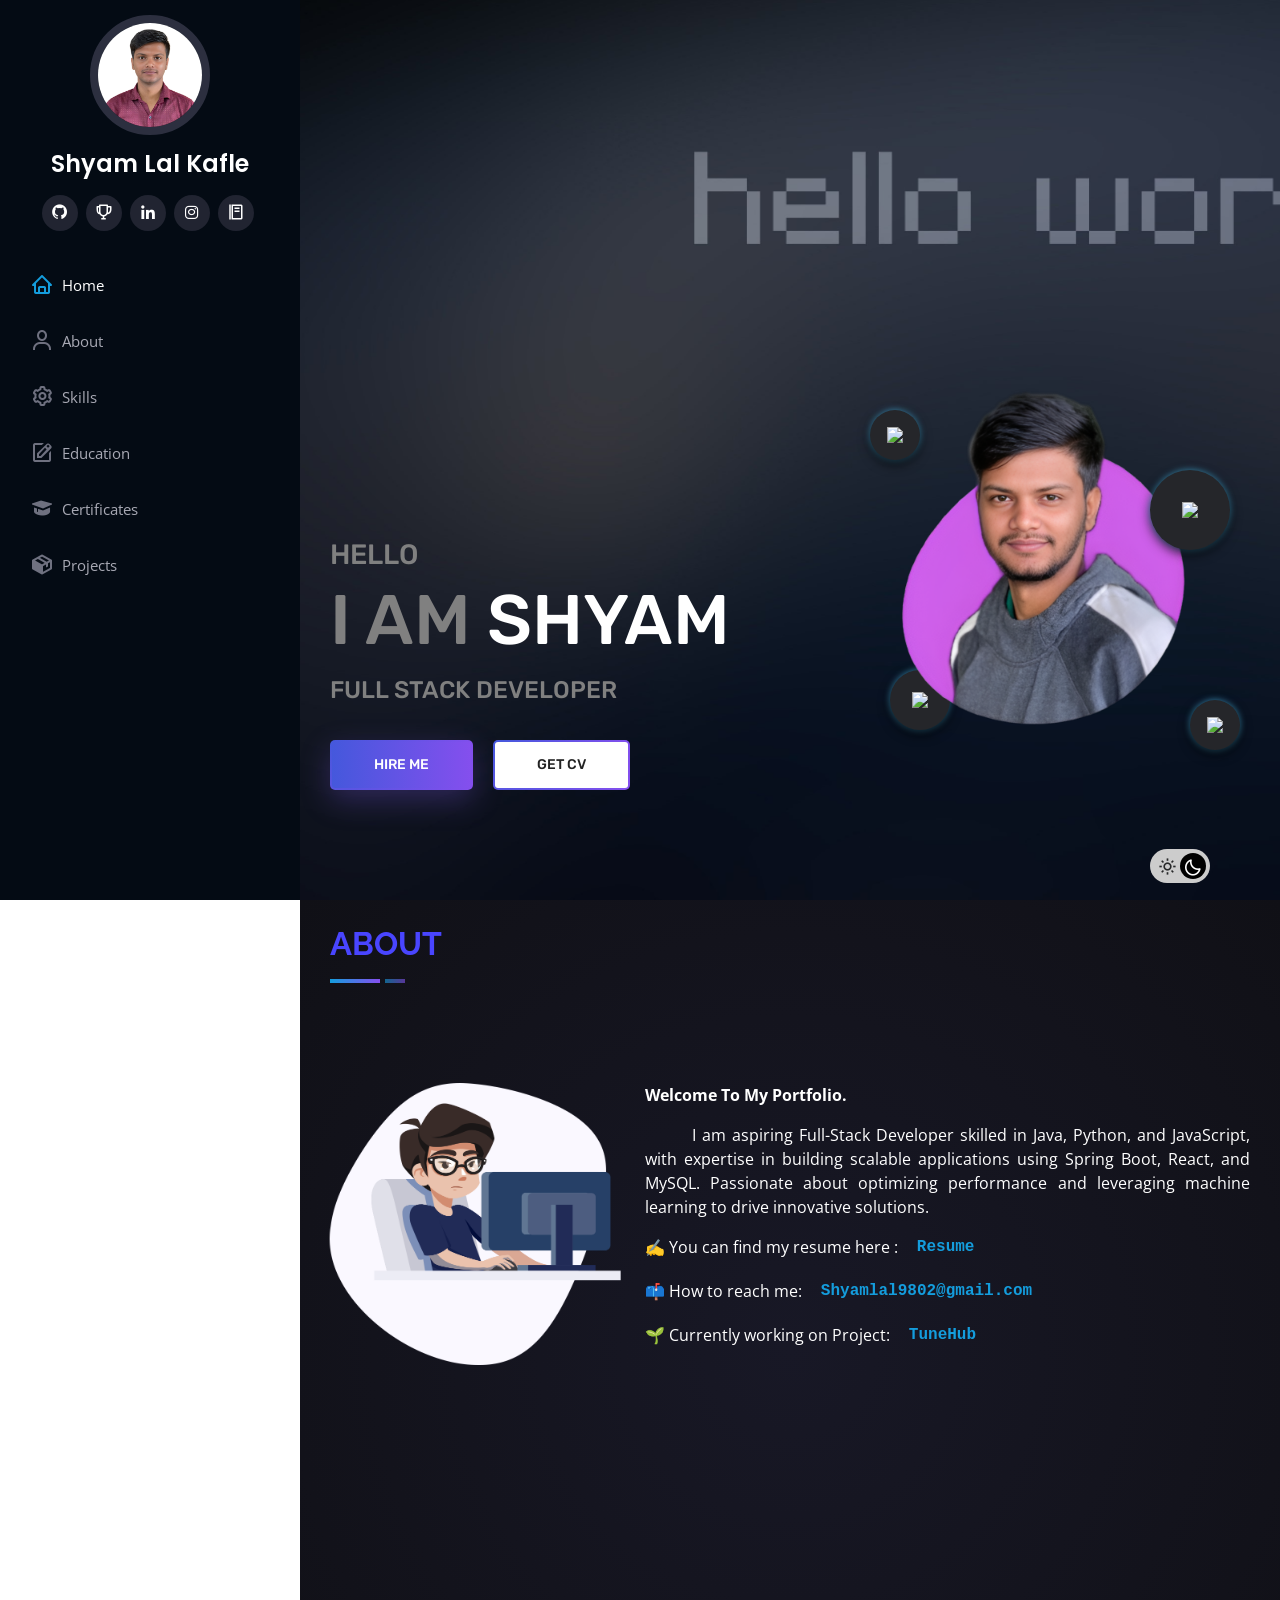
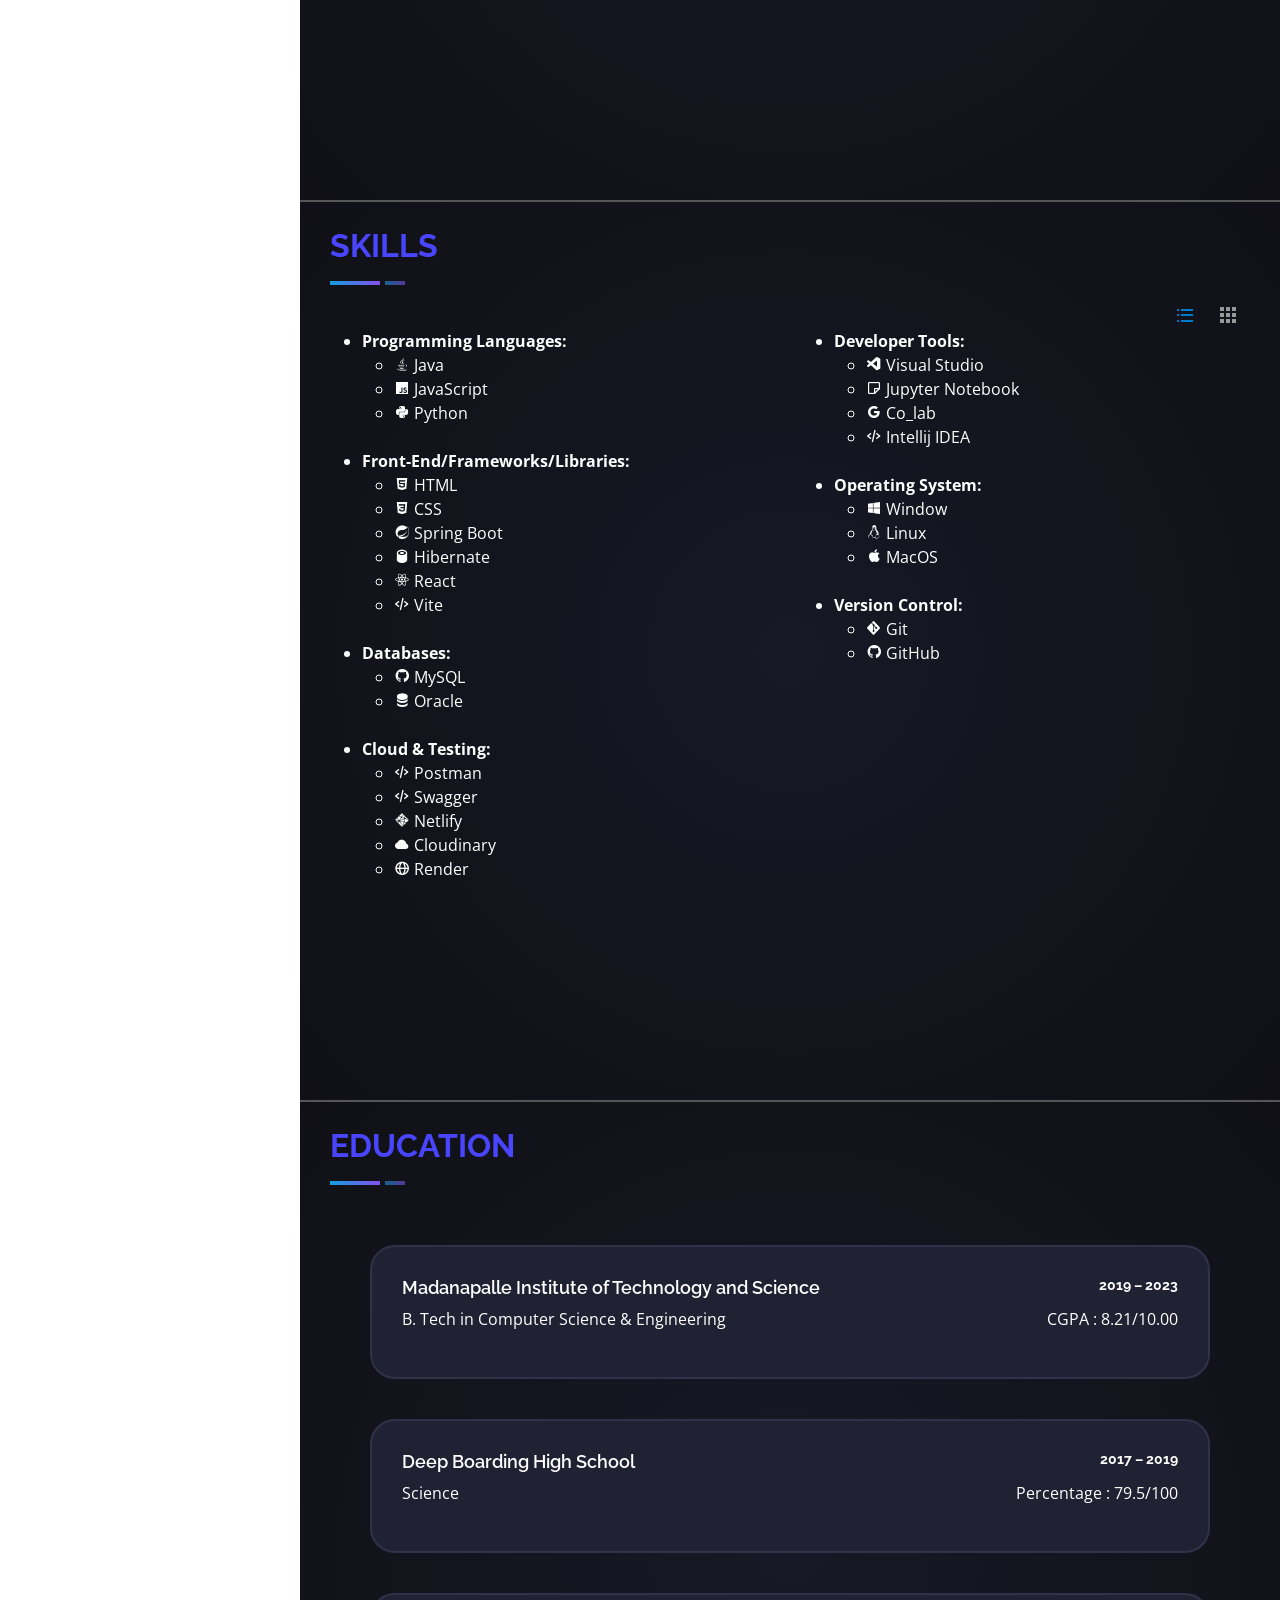
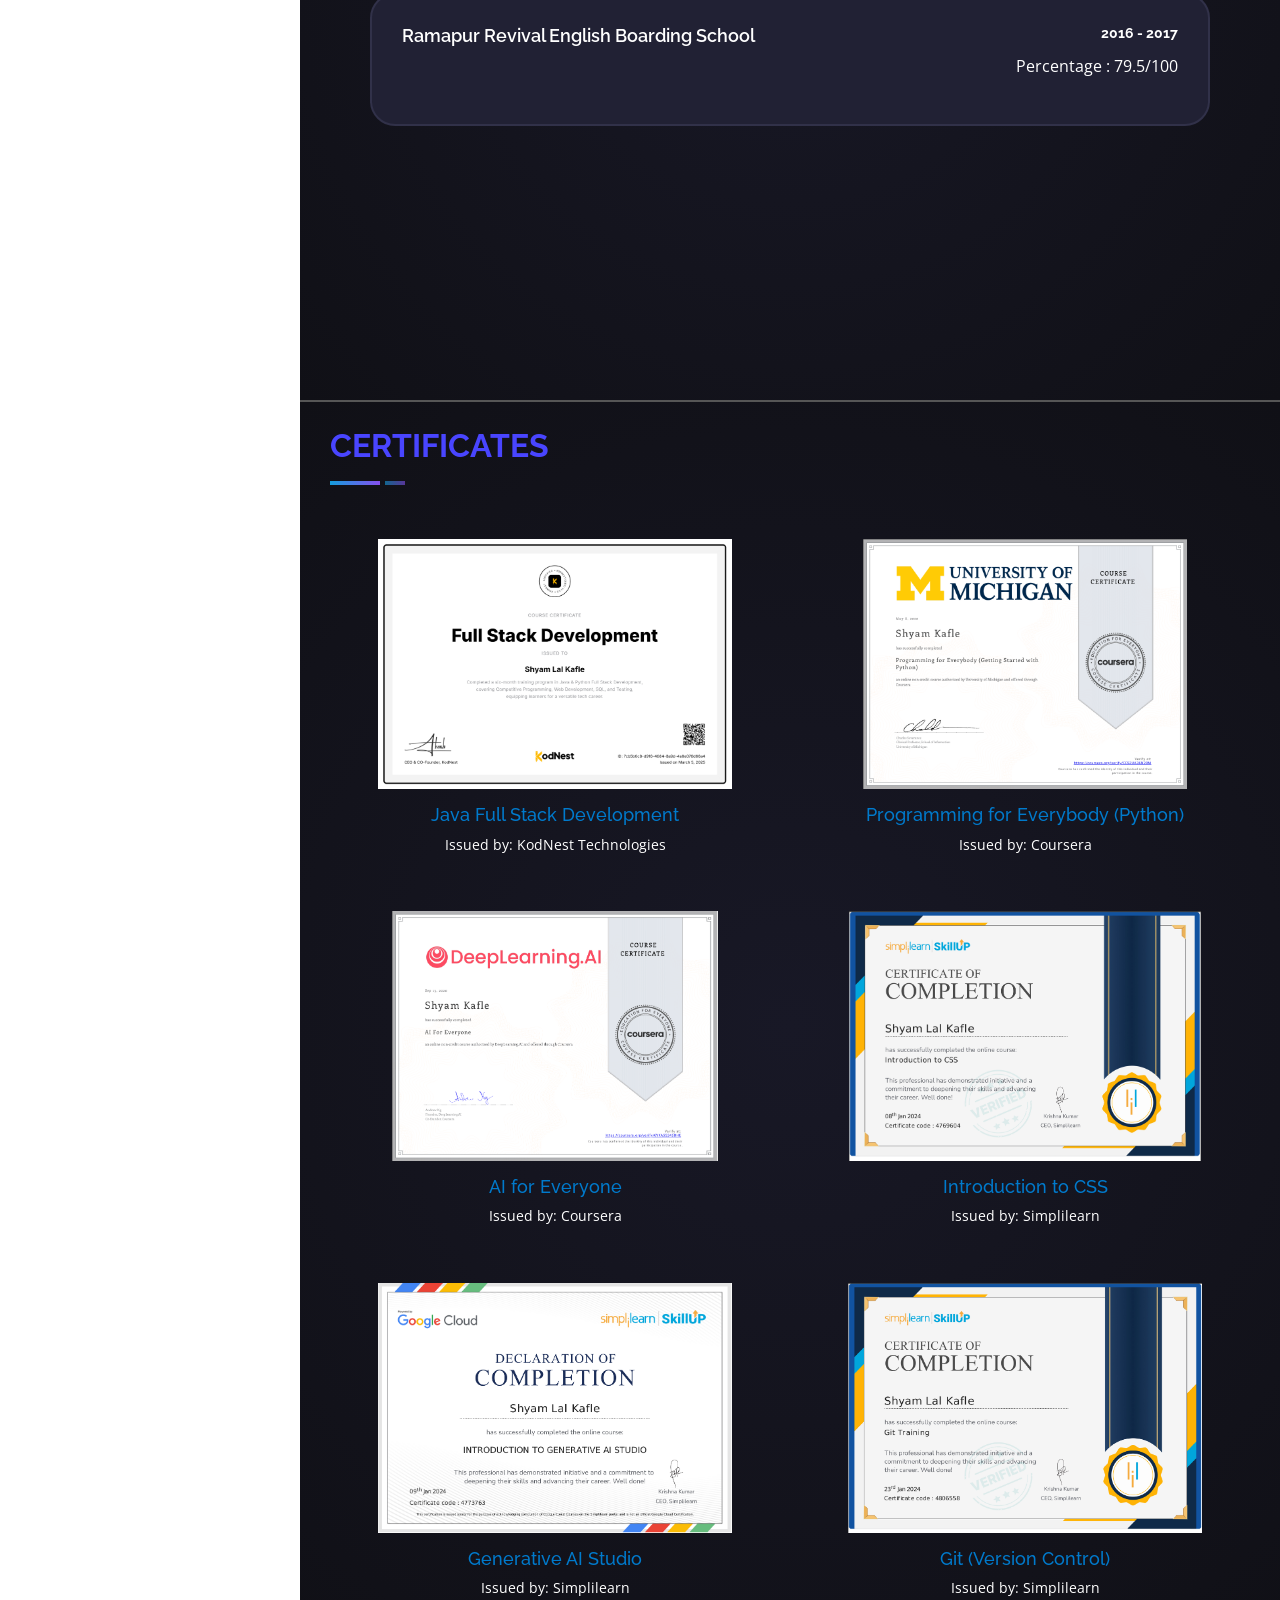
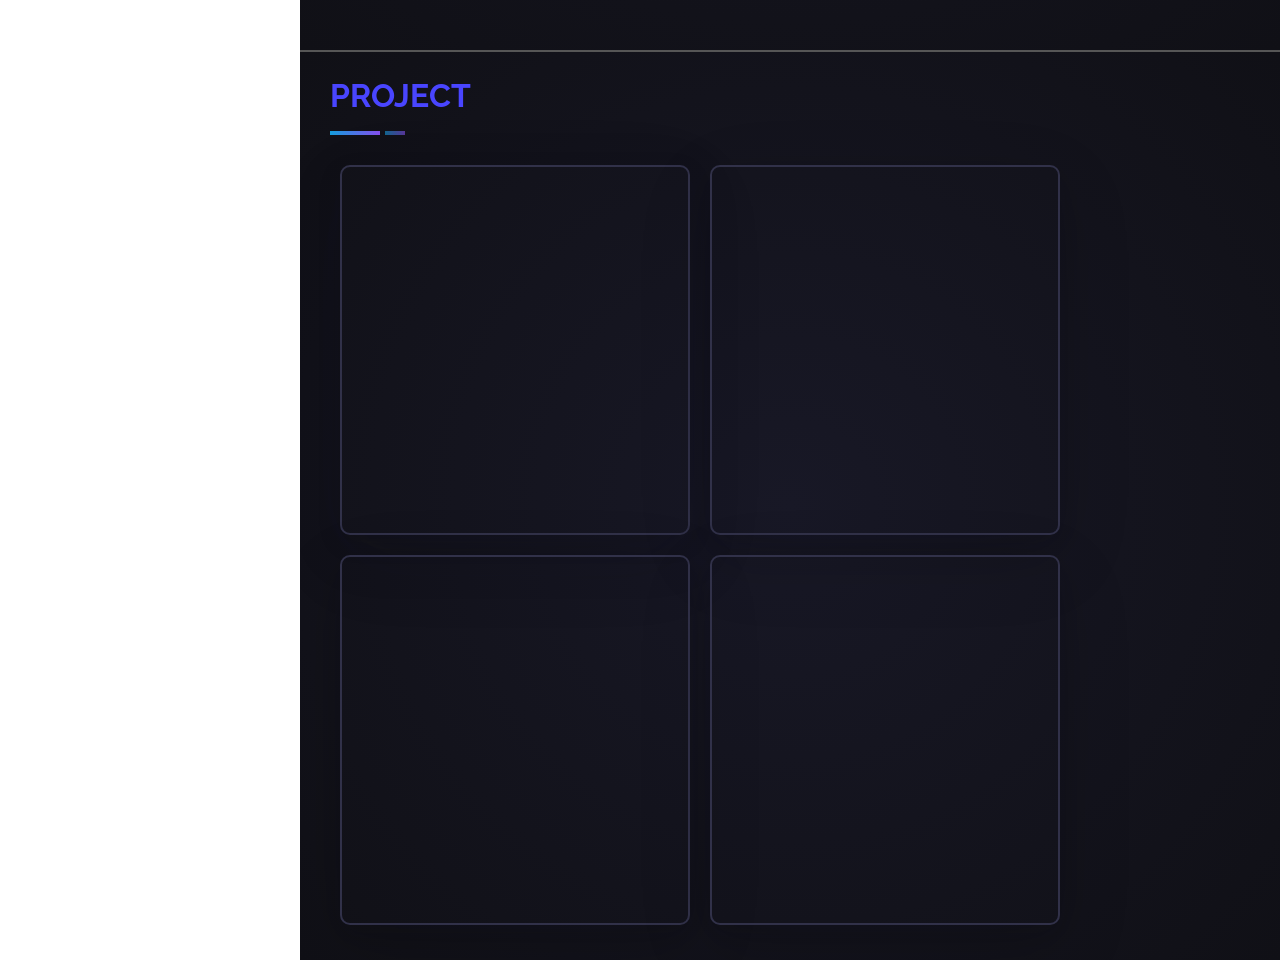
==== commit 88339231: "Update Responsive" ====
--- a/index.html
+++ b/index.html
@@ -44,7 +44,7 @@
 
             <nav id="navbar" class="nav-menu navbar">
                 <ul>
-                <li><a href="#hero" class="nav-link scrollto active"><i class="bx bx-home"></i> <span>Home</span></a></li>
+                <li><a href="#home" class="nav-link scrollto active"><i class="bx bx-home"></i> <span>Home</span></a></li>
                 <li><a href="#about" class="nav-link scrollto"><i class="bx bx-user"></i> <span>About</span></a></li>
                 <li><a href="#skills" class="nav-link scrollto"><i class='bx bx-cog'></i> <span>Skills</span></a></li>
                 <li><a href="#education" class="nav-link scrollto"><i class="bx bx-edit"></i> <span>Education</span></a></li>
@@ -55,15 +55,17 @@
         </div>
     </header><!-- End Header -->
 
-    <!--================ Start Home Banner Area =================-->
-    <section class="home_banner_area" id="hero">
-      <div class="banner_inner">
-        <div class="container">
-          <div class="row">
-            <div class="col-lg-7">
+    
+    
+    <main id="main">
+      <!--================ Start Home Banner Area =================-->
+      <section class="home" id="home">
+        <div class="container">
+          <div class="content_data">
+            <div class="content_name">
               <div class="banner_content">
                 <h3 class="text-uppercase"><span>Hello</span></h3>
-                <h1 class="text-uppercase"><span>I am</span> shyam lal kafle</h1>
+                <h1 class="text-uppercase"><span>I am</span> shyam</h1>
                 <h5 class="text-uppercase"><span>Full stack developer</span></h5>
                 <div class="d-flex align-items-center">
                   <a class="primary_btn" href="mailto:Shyamlal9802@gmail.com" target="_blank"><span>Hire Me</span></a>
@@ -71,52 +73,54 @@
                 </div>
               </div>
             </div>
-            <div class="col-lg-5">
+            <div class="content_img">
+              <div class="hexagon hex"><img src="https://cdn.jsdelivr.net/gh/devicons/devicon/icons/python/python-original.svg" class="home-icon"></div>
+              <div class="hexagon hex"><img src="https://cdn.jsdelivr.net/gh/devicons/devicon/icons/react/react-original.svg" class="home-icon"></div>
+              <div class="hexagon hex"><img src="https://cdn.jsdelivr.net/gh/devicons/devicon/icons/java/java-original.svg" class="home-icon"></div>
+              <div class="hexagon hex"><img src="https://cdn.jsdelivr.net/gh/devicons/devicon/icons/spring/spring-original.svg" class="home-icon"></div>
               <div class="home_right_img">
                 <img class="" src="assets/img/myselfpic.png" alt="">
               </div>
             </div>
           </div>
-        </div>
-      </div>
-    </section>
-	  <!--================ End Home Banner Area =================-->
-  
-
-    <main id="main">
-
-        <!-- ======= About Section ======= -->
-        <section id="about" class="about">
-          <div class="container">
-
-            <div class="section-title">
-              <h2>ABOUT</h2>
-            </div>
-
-            <div class="row">
-              <div class="col-lg-4" data-aos="fade-right">
-                <img src="assets/img/image1.png" class="img-fluid" alt="">
-              </div>
-              <div class="col-lg-8 pt-4 pt-lg-0 content" data-aos="fade-left">
-                <p><b>Welcome To My Portfolio.</b></p>
-                <p align="justify" class="fst-normal">
-                  &nbsp &nbsp &nbsp &nbsp
-                  I am aspiring Full-Stack Developer skilled in Java, Python, and JavaScript, with expertise in building scalable applications
-                  using Spring Boot, React, and MySQL. Passionate about optimizing performance and leveraging machine learning to
-                  drive innovative solutions.
-                 <br>
-                 <ul>
-                  <li>✍ You can find my resume here : <a href="https://drive.google.com/file/d/1aQFXVFHNykcY20hDBGUvQVcH_-FPfsG5/view?usp=sharing" target="_blank"> &nbsp Resume</a> </li>
-                  <li>📫 How to reach me: <a href="mailto:shyamlal9802@gmail.com" target="_blank"> &nbsp  Shyamlal9802@gmail.com</a></li>
-                  <li>🌱 Currently working on Project: <a href="https://github.com/shyam0880/TuneHub-Frontend" target="_blank"> &nbsp TuneHub</a></li>
-                 </ul>
-              </div>
-            </div>
-
-          </div>
-        </section><!-- End About Section -->
-
-        <!-- ======= Skills Section ======= -->
+
+        </div>
+      </section>
+      <!--================ End Home Banner Area =================-->
+      
+      <!-- ======= About Section ======= -->
+      <section id="about" class="about">
+        <div class="container">
+
+          <div class="section-title">
+            <h2>ABOUT</h2>
+          </div>
+
+          <div class="row">
+            <div class="col-lg-4" data-aos="fade-right">
+              <img src="assets/img/image1.png" class="img-fluid" alt="">
+            </div>
+            <div class="col-lg-8 pt-4 pt-lg-0 content" data-aos="fade-left">
+              <p><b>Welcome To My Portfolio.</b></p>
+              <p align="justify" class="fst-normal">
+                &nbsp &nbsp &nbsp &nbsp
+                I am aspiring Full-Stack Developer skilled in Java, Python, and JavaScript, with expertise in building scalable applications
+                using Spring Boot, React, and MySQL. Passionate about optimizing performance and leveraging machine learning to
+                drive innovative solutions.
+                <br>
+                <ul>
+                <li>✍ You can find my resume here : <a href="https://drive.google.com/file/d/1aQFXVFHNykcY20hDBGUvQVcH_-FPfsG5/view?usp=sharing" target="_blank"> &nbsp Resume</a> </li>
+                <li>📫 How to reach me: <a href="mailto:shyamlal9802@gmail.com" target="_blank"> &nbsp  Shyamlal9802@gmail.com</a></li>
+                <li>🌱 Currently working on Project: <a href="https://github.com/shyam0880/TuneHub-Frontend" target="_blank"> &nbsp TuneHub</a></li>
+                </ul>
+            </div>
+          </div>
+
+        </div>
+      </section>
+      <!-- End About Section -->
+
+      <!-- ======= Skills Section ======= -->
       <section id="skills" class="skills section-bg">
         <div class="container">
 
@@ -132,7 +136,7 @@
           </div>
           <div class="skills-content-container">
             <div class="row skills-content list active">
-              <div class="col-lg-6" data-aos="fade-up">
+              <div class="col-md-6" data-aos="fade-up">
                 <ul>
                   <li><b>Programming Languages:</b>
                     <ul>
@@ -172,7 +176,7 @@
                   
                 </ul>
               </div>
-              <div class="col-lg-6" data-aos="fade-up" data-aos-delay="100">
+              <div class="col-md-6" data-aos="fade-up" data-aos-delay="100">
                 <ul>
                   <li><b>Developer Tools:</b>
                     <ul>
@@ -384,69 +388,61 @@
       </section>
       <!-- Certificate Section Ended -->
 
-
-       <!-- ======= Project Section ======= -->
+      <!-- ======= Project Section ======= -->
       <section id="project" class="project">
         <div class="container">
   
           <div class="section-title">
             <h2>PROJECT</h2>
           </div>
-          <div class="row">
-              <div class="col-md-4">
-                <div class="box_text">
-                    <div class="project-box">
-                      <img src="assets/img/Tunehub.png" alt="#"/>
-                      <h3>TuneHub</h3>
-                      <div class="content">
-                        <p>A full-stack music streaming platform with playlist creation, song playback, and download support.
-                          <br><br>
-                        <span> GitHub: </span> <i class='bx bxs-hand-right'> </i><a href="https://github.com/shyam0880/TuneHub-Frontend" target="_blank"> Click Here</a><br>
-                        <span> Deploy: </span> <i class='bx bxs-hand-right'> </i><a href="https://hummingbeat.netlify.app/" target="_blank"> Website</a>
-                        </p>
-                      </div>
-                    </div>
-                </div>
-              </div>
-              <div class="col-md-4">
-                <div class="box_text">
-                    <div class="project-box">
-                      <i><img src="assets\img\Socialimg.png" alt="#"/></i>
-                      <h3>Social Media Platform</h3>
-                      <div class="content">
-                        <p>A web app enabling users to post, connect, and interact in real-time.
-                          <br><br>
-                        <span> GitHub: </span> <i class='bx bxs-hand-right'> </i><a href="https://github.com/shyam0880/Social-Media-Platform" target="_blank"> Click Here</a><br>
-                        </p>
-                      </div>
-                    </div>
-                </div>
-              </div>
-              <div class="col-md-4">
-                <div class="box_text">
+          <div class="project-wrap">
+              <div class="box_text">
                   <div class="project-box">
-                    <i><img src="assets\img\Quiz.png" alt="#"/></i>
-                    <h3>QuizWeb</h3>
+                    <img src="assets/img/Tunehub.png" alt="#"/>
+                    <h3>TuneHub</h3>
                     <div class="content">
-                      <p>An interactive web-based quiz app to test user knowledge with score tracking.
+                      <p>A full-stack music streaming platform with playlist creation, song playback, and download support.
                         <br><br>
-                      <span> GitHub: </span> <i class='bx bxs-hand-right'> </i><a href="https://github.com/shyam0880/QuizWeb" target="_blank"> Click Here</a><br>
+                      <span> GitHub: </span> <i class='bx bxs-hand-right'> </i><a href="https://github.com/shyam0880/TuneHub-Frontend" target="_blank"> Click Here</a><br>
+                      <span> Deploy: </span> <i class='bx bxs-hand-right'> </i><a href="https://hummingbeat.netlify.app/" target="_blank"> Website</a>
                       </p>
                     </div>
                   </div>
-                </div>
-              </div>
-              <div class="col-md-4">
-                <div class="box_text">
+              </div>
+              <div class="box_text">
                   <div class="project-box">
-                    <i><img src="assets\img\ml.jpg" alt="#"/></i>
-                    <h3>Mental Health Prediction ML</h3>
+                    <i><img src="assets\img\Socialimg.png" alt="#"/></i>
+                    <h3>Social Media Platform</h3>
                     <div class="content">
-                      <p>A machine learning model to predict employees' mental health risks in the workplace.
+                      <p>A web app enabling users to post, connect, and interact in real-time.
                         <br><br>
-                      <span> GitHub: </span> <i class='bx bxs-hand-right'> </i><a href="https://github.com/shyam0880/Mental_Health_prediction_using_ML" target="_blank"> Click Here</a><br>
+                      <span> GitHub: </span> <i class='bx bxs-hand-right'> </i><a href="https://github.com/shyam0880/Social-Media-Platform" target="_blank"> Click Here</a><br>
                       </p>
                     </div>
+                  </div>
+              </div>
+              <div class="box_text">
+                <div class="project-box">
+                  <i><img src="assets\img\Quiz.png" alt="#"/></i>
+                  <h3>QuizWeb</h3>
+                  <div class="content">
+                    <p>An interactive web-based quiz app to test user knowledge with score tracking.
+                      <br><br>
+                    <span> GitHub: </span> <i class='bx bxs-hand-right'> </i><a href="https://github.com/shyam0880/QuizWeb" target="_blank"> Click Here</a><br>
+                    <span> Deploy: </span> <i class='bx bxs-hand-right'> </i><a href="https://quizweby.netlify.app/" target="_blank"> Website</a><br>
+                    </p>
+                  </div>
+                </div>
+              </div>
+              <div class="box_text">
+                <div class="project-box">
+                  <i><img src="assets\img\ml.jpg" alt="#"/></i>
+                  <h3>Mental Health Prediction ML</h3>
+                  <div class="content">
+                    <p>A machine learning model to predict employees' mental health risks in the workplace.
+                      <br><br>
+                    <span> GitHub: </span> <i class='bx bxs-hand-right'> </i><a href="https://github.com/shyam0880/Mental_Health_prediction_using_ML" target="_blank"> Click Here</a><br>
+                    </p>
                   </div>
                 </div>
               </div>
--- a/assets/css/style.css
+++ b/assets/css/style.css
@@ -290,155 +290,6 @@
   left: 0;
 }
 
-
-/*--------------------------------------------------------------
-# Hero Section
---------------------------------------------------------------*/
-#hero {
-  width: 100%;
-  height: 100vh;
-  background: url("../img/helloworld.jpg") top center;
-  background-size: cover;
-}
-
-
-
-/* Home Banner Area css
-============================================================================================ */
-
-.home_banner_area .banner_inner {
-  padding: 150px;
-    width: 130%; 
-  }
-
-.banner_content{ 
-  padding-top: 130px;
-}
-.home_banner_area .banner_inner .home_right_img img{
-  margin-top: 60px;
-  width: 400px;
-  height: 400px;
-}
-
-.banner_inner .banner_content .text-uppercase span{
-  color:var(--text-shadow1);
-}
-
-.banner_inner .banner_content .text-uppercase{
-  font-family: "Rubik", sans-serif;
-  color: var(--text-shadow2);
- 
-}
-
-@media (max-width: 1480px) {
-  .home_banner_area .banner_inner .home_right_img img {
-    max-width: 100%;
-    height: auto; } 
-}
-
-
-@media (max-width: 575px) {
-  .home_banner_area .banner_inner .banner_content h3:after {
-    display: none; 
-  } 
-  #hero {
-    width: 100%;
-    height: 100%;
-  }
-  .home_banner_area .banner_inner {
-    padding: 10px;
-    width: 100%; 
-  }
-
-  .home_banner_area .banner_inner .container .row{
-    display: flex;
-    flex-direction: column-reverse
-  }
-  
-  .banner_content{ 
-    padding-top: 0px;
-  }
-  .home_banner_area .banner_inner .home_right_img img{
-    margin-left: 100px;
-    width: 300px;
-    height: 300px;
-  }
-
-  
-  .home_banner_area .banner_inner .banner_content h1 {
-    font-size: 40px;
-  }
-  .home_banner_area .banner_inner .banner_content h5 {
-    font-size: 24px;
-    margin-bottom: 35px; }
-  .home_banner_area .banner_inner .banner_content .primary_btn {
-    margin-right: 20px; }
-}
-
-
-.home_banner_area .banner_inner .banner_content h1 {
-  margin-top: 20px;
-  font-size: 70px;
-  line-height: 60px;
-  margin-bottom: 25px; }
-  @media (max-width: 767px) {
-    .home_banner_area .banner_inner .banner_content h1 {
-      font-size: 50px; } }
-.home_banner_area .banner_inner .banner_content h5 {
-  font-size: 24px;
-  margin-bottom: 35px; }
-.home_banner_area .banner_inner .banner_content .primary_btn {
-  margin-right: 20px; }
-
-.text-uppercase{
-  color: whitesmoke;
-}
-
-.primary_btn {
-  display: inline-block;
-  color: #fff;
-  letter-spacing: 0px;
-  font-family: "Rubik", sans-serif;
-  font-weight: 500;
-  font-size: 14px;
-  line-height: 46px;
-  outline: none !important;
-  text-align: center;
-  cursor: pointer;
-  text-transform: uppercase;
-  border-radius: 5px;
-  background-origin: border-box;
-  background-clip: content-box, border-box;
-  background-image: linear-gradient(to right, #4458dc 0%, #854fee 100%), radial-gradient(circle at top left, #4458dc, #854fee);
-  border: double 2px transparent;
-  box-shadow: 0px 10px 30px rgba(118, 85, 225, 0.3); 
-}
-.primary_btn span {
-  padding: 0 42px; 
-}
-.primary_btn.tr-bg {
-  background-image: linear-gradient(#ffffff, #ffffff), radial-gradient(circle at top left, #4458dc, #854fee);
-  border: 2px solid transparent;
-  color: #222222;
-  box-shadow: none; 
-}
-.primary_btn.tr-bg:hover {
-  background-image: linear-gradient(to right, #4458dc 0%, #854fee 100%), radial-gradient(circle at top left, #4458dc, #854fee);
-  border: double 2px transparent;
-  color: #ffffff;
-  box-shadow: 0px 10px 30px rgba(118, 85, 225, 0.3); 
-}
-.primary_btn:hover {
-  background-image: linear-gradient(#ffffff, #ffffff), radial-gradient(circle at top left, #4458dc, #854fee);
-  border: 2px solid #854fee;
-  color: #222222;
-  box-shadow: none;
-  background-clip: border-box; 
-}
-            
-/* End Home Banner Area css
-============================================================================================ */
-
 /*--------------------------------------------------------------
 # Sections General
 --------------------------------------------------------------*/
@@ -453,24 +304,227 @@
   margin-bottom: 20px;
   padding-bottom: 20px;
   position: relative;
-  /* color: #173b6c; */
   color: #4945ff;
 }
 
+.section-title h2::before,
 .section-title h2::after {
   content: "";
   position: absolute;
-  display: block;
+  height: 4px;
+  background: linear-gradient(to right, #149ddd, #854fee);
+  bottom: 0;
+  transition: 0.3s;
+}
+
+.section-title h2::before {
   width: 50px;
-  height: 3px;
-  background: #149ddd;
-  bottom: 0;
   left: 0;
+}
+
+.section-title h2::after {
+  width: 20px;
+  left: 55px;
+  opacity: 0.6;
 }
 
 .section-title p {
   margin-bottom: 0;
 }
+
+
+
+/*--------------------------------------------------------------
+# Hero Section
+--------------------------------------------------------------*/
+.home {
+  width: 100%;
+  height: 100vh;
+  background: url("../img/helloworld.jpg") top center;
+  background-size: cover;
+  display: flex;
+
+  
+}
+
+.home .container .content_data{
+  height: 100%;
+  width: 100%;
+  position: relative;
+}
+
+
+.home .container .content_data .content_name{
+  position: absolute;
+  bottom: 10%;
+  left: 0;
+  width: 50%;
+}
+
+.home .container .content_data .content_img{
+  position: absolute;
+  bottom: 10%;
+  right: 0;
+  z-index: 3;
+}
+
+.home_right_img img{
+  width: 400px;
+  height: 400px;
+}
+
+.content_img .hexagon img {
+  max-width: 70%;
+  transition: transform 0.3s ease;
+}
+
+/* Hexagon (actually a circular icon) styles */
+.hexagon {
+  position: absolute;
+  width: 50px;
+  aspect-ratio: 1 / 1;
+  background: #25262a;
+  border-radius: 50%;
+  box-shadow: 
+    0 4px 12px rgba(0, 0, 0, 0.8),
+    0 0 6px rgba(79, 195, 247, 0.8);
+  display: flex;
+  align-items: center;
+  justify-content: center;
+  transition: 
+    transform 0.3s ease,
+    box-shadow 0.3s ease,
+    background-color 0.3s ease;
+}
+
+/* Floating animation (optional, subtle) */
+@keyframes float {
+  0%   { transform: translateY(0); }
+  50%  { transform: translateY(-4px); }
+  100% { transform: translateY(0); }
+}
+
+.hexagon {
+  animation: float 4s ease-in-out infinite;
+}
+
+.content_img .hex:nth-child(1) {
+  top: 5%;
+  left: 5%;
+  min-width: 40px;
+}
+
+.content_img .hex:nth-child(2) {
+  bottom: 15%;
+  left: 10%;
+  min-width: 60px;
+  z-index: -1;
+}
+
+.content_img .hex:nth-child(3) {
+  top: 20%;
+  right: 20px;
+  min-width: 80px;
+  z-index: 1;
+}
+
+.content_img .hex:nth-child(4) {
+  bottom: 10%;
+  right: 10px;
+}
+
+
+.content_name .banner_content .text-uppercase span{
+  color:var(--text-shadow1);
+}
+
+.content_name .banner_content .text-uppercase{
+  font-family: "Rubik", sans-serif;
+  color: var(--text-shadow2);
+}
+
+.content_data .content_name .banner_content h1 {
+  margin-top: 20px;
+  font-size: 70px;
+  line-height: 60px;
+  margin-bottom: 25px; 
+}
+
+.content_data .content_name .banner_content h5 {
+  font-size: 24px;
+  margin-bottom: 35px; 
+}
+
+.text-uppercase{
+  color: whitesmoke;
+}
+
+.primary_btn {
+  display: inline-block;
+  margin-right: 20px;
+  color: #fff;
+  font-family: "Rubik", sans-serif;
+  font-weight: 500;
+  font-size: 14px;
+  line-height: 46px;
+  letter-spacing: 0;
+  text-align: center;
+  cursor: pointer;
+  text-transform: uppercase;
+  border-radius: 5px;
+  text-decoration: none;
+  border: double 2px transparent;
+  background-origin: border-box;
+  background-clip: content-box, border-box;
+  background-image: linear-gradient(to right, #4458dc 0%, #854fee 100%), 
+                    radial-gradient(circle at top left, #4458dc, #854fee);
+  box-shadow: 0px 10px 30px rgba(118, 85, 225, 0.3);
+  transition: background-image 0.3s, color 0.3s, box-shadow 0.3s, transform 0.3s, border 0.3s;
+}
+
+.primary_btn span {
+  padding: 0 42px;
+}
+
+.primary_btn:hover {
+  background-image: linear-gradient(#ffffff, #ffffff),
+                    radial-gradient(circle at top left, #4458dc, #854fee);
+  border: 2px solid #854fee;
+  color: #222222;
+  box-shadow: none;
+  background-clip: border-box;
+  transform: scale(1.05);
+}
+
+/* Transparent Background Variant */
+.primary_btn.tr-bg {
+  background-image: linear-gradient(#ffffff, #ffffff),
+                    radial-gradient(circle at top left, #4458dc, #854fee);
+  border: 2px solid transparent;
+  color: #222222;
+  box-shadow: none;
+  transition: background-image 0.3s, color 0.3s, box-shadow 0.3s, transform 0.3s, border 0.3s;
+}
+
+.primary_btn.tr-bg:hover {
+  background-image: linear-gradient(to right, #4458dc 0%, #854fee 100%),
+                    radial-gradient(circle at top left, #4458dc, #854fee);
+  border: double 2px transparent;
+  color: #ffffff;
+  box-shadow: 0px 10px 30px rgba(118, 85, 225, 0.3);
+  transform: scale(1.05);
+}
+
+
+/* @media (max-width: 768px) {
+  .content_data .content_name .banner_content h1 {
+    font-size: 50px; } 
+} */
+
+           
+/* End Home Banner Area css
+============================================================================================ */
+
 
 /*--------------------------------------------------------------
 # About
@@ -491,11 +545,11 @@
 }
 
 
-.about .content h3 {
+/* .about .content h3 {
   font-weight: 700;
   font-size: 26px;
   color: #173b6c;
-}
+} */
 
 .about .content ul {
   list-style: none;
@@ -523,23 +577,6 @@
   font-family: 'Courier New', Courier, monospace;
 }
 
-@media (max-width: 575px){
-  .about{
-    padding: 0 1rem;
-    height: 100%;
-    display: block;
-  }
-  .about .content ul li {
-    font-size: small;
-    margin-bottom: 5px;
-    display: block;
-    color: var(--text-color);
-
-  }
-  .about .container .row{
-    padding-top: 10px;
-  }
-}
 
 /*--------------------------------------------------------------
 # Skills
@@ -645,26 +682,6 @@
   color: #007acc;
 }
 
-@media (max-width: 575px){
-  .skills{
-    width: 100%;
-    height: 100%;
-  }
-  .skill-filter-buttons{
-    display: none;
-  }
-  .skill-filter-buttons-response{
-    display: block;
-    margin-bottom: 20px;
-  }
-  .skill-icons-grid img{
-    padding: 10px;
-    width: 60px;
-    height: 60px;
-    object-fit: contain;
-    transition: transform 0.3s;
-  }
-}
 
 
 /*--------------------------------------------------------------
@@ -729,7 +746,291 @@
   transform: scale(1.05);
 }
 
-@media (max-width: 575px){
+
+/*--------------------------------------------------------------
+# Certificates
+--------------------------------------------------------------*/
+.certificates {
+  width: 100%;
+  min-height: 100vh;
+  border-top: 2px solid #565656;
+  background: var(--body-background);
+
+}
+
+.certificate-grid {
+  display: grid;
+  grid-template-columns: repeat(auto-fit, minmax(300px, 1fr));
+  gap: 20px;
+  max-width: 1100px;
+  margin: auto;
+}
+
+.certificate-card {
+  border-radius: 10px;
+  padding: 10px;
+  transition: 0.3s ease;
+  display: flex;
+  flex-direction: column;
+  align-items: center;
+  text-align: center;
+}
+
+.cert-img {
+  width: 100%;
+  height: auto;
+  max-height: 250px;
+  object-fit: contain;
+  margin-bottom: 15px;
+  border-radius: 8px;
+  transition: transform 0.3s ease;
+}
+
+.cert-img:hover {
+  transform: scale(1.05);
+}
+
+.certificate-card h3 {
+  font-size: 1.1rem;
+  color: #007acc;
+}
+
+.certificate-card p {
+  font-size: 0.9rem;
+  color: var(--text-shadow2);
+}
+
+/*--------------------------------------------------------------
+# project_box section
+--------------------------------------------------------------*/
+.project{
+  width: 100%;
+  min-height: 100vh;
+  border-top: 2px solid #565656;
+  background:var(--body-background);
+}
+
+.project-wrap{
+  display: flex;
+  align-items: flex-start;
+  justify-content: flex-start;
+  flex-wrap: wrap;
+}
+
+.box_text {
+  border: 2px solid var(--border-color);
+  height: 370px;
+  width: 350px;
+  padding: 20px;
+  margin: 10px;
+  border-radius: 10px;
+  box-shadow: rgba(17, 17, 26, 0.1) 0px 8px 24px, rgba(17, 17, 26, 0.1) 0px 16px 56px, rgba(17, 17, 26, 0.1) 0px 24px 80px;
+  transition: 0.3s ease;
+  transform-style: preserve-3d;
+}
+
+
+.box_text:hover {
+  transform: translateY(-5px);
+  box-shadow: 0 6px 16px rgba(0, 0, 0, 0.08);
+}
+
+
+.box_text .project-box{
+  display: flex;
+  flex-direction: column;
+  justify-content: center;
+  align-items: flex-start;
+}
+
+.box_text .project-box .content{
+  padding: 10px;
+}
+
+.box_text .project-box h3 {
+  color: #149ddd;
+  font-size: 20px;
+  line-height: 10px;
+  font-weight: bold;
+  margin: 20px 0 5px 5px;
+}
+
+.box_text .project-box img {
+  width: 100%;
+  height: 100%;
+  border-radius: 10px;
+}
+
+.box_text .project-box p {
+  font-size: 14px;
+  color:var(--text-color);
+  text-align: justify;
+}
+
+.box_text .project-box .content span{
+  font-size: 15px;
+  color: var(--text-color);
+  text-align: justify;
+}
+
+/** switch mood start **/
+.switch {
+  position: fixed;
+  display: inline-block;
+  width: 60px;
+  height: 34px;
+  bottom: 17px;
+  right: 70px;
+}
+
+/* Hide default HTML checkbox */
+.switch input {
+  opacity: 0;
+  width: 0;
+  height: 0;
+}
+
+/* The slider */
+.slider {
+  position: absolute;
+  cursor: pointer;
+  top: 0;
+  left: 0;
+  right: 0;
+  bottom: 0;
+  background-color: #ccc;
+  -webkit-transition: .4s;
+  transition: .4s;
+}
+
+.slider .mn{
+  position: relative;
+  right: -17%;
+  top: 25%;
+  font-size: larger;
+  color: white;
+}
+
+.slider .sn{
+  position: relative;
+  top: 23%;
+  left: 13%;
+  font-size: larger;
+}
+
+.slider:before {
+  position: absolute;
+  content: "";
+  height: 26px;
+  width: 26px;
+  right: 4px;
+  bottom: 4px;
+  background-color: var(--slide-button);
+  -webkit-transition: .4s;
+  transition: .4s;
+}
+
+input:checked + .slider {
+  background-color: #2196F3;
+}
+
+input:focus + .slider {
+  box-shadow: 0 0 1px #2196F3;
+}
+
+input:checked + .slider:before {
+  -webkit-transform: translateX(26px);
+  -ms-transform: translateX(26px);
+  transform: translateX(-26px);
+}
+
+/* Rounded sliders */
+.slider.round {
+  border-radius: 34px;
+}
+
+.slider.round:before {
+  border-radius: 50%;
+}
+/** switch mood end **/
+
+
+/** end project_box section **/
+/* ------------------responsive----------------- */
+
+@media (max-width: 575px) {
+
+  .home .container .content_data .content_img{
+    height: 320px;
+    width: 320px;
+    position: absolute;
+    top: 10%;
+    left: 50%;
+    transform: translateX(-50%);
+  }
+
+  .home .container .content_data .content_name{
+      width: 100%;
+  }
+
+  .home_right_img img{
+    max-width: 300px;
+    max-height: 300px;
+  }
+
+    
+  .content_data .content_name .banner_content h1 {
+    margin: 0;
+    padding: 0;
+    font-size: 40px;
+  }
+  .content_data .content_name .banner_content h5 {
+    font-size: 24px;
+    margin-bottom: 35px; 
+  }
+  .content_data .content_name .banner_content .primary_btn {
+    margin-right: 20px; 
+  }
+
+
+  /* ------------------about---------------------- */
+  .about{
+    padding: 0 1rem;
+    height: 100%;
+    display: block;
+  }
+  .about .content ul li {
+    font-size: small;
+    margin-bottom: 5px;
+    display: block;
+    color: var(--text-color);
+
+  }
+  .about .container .row{
+    padding-top: 10px;
+  }
+
+  /* ------------------------skills-------------------- */
+  .skills{
+    width: 100%;
+    height: 100%;
+  }
+  .skill-filter-buttons{
+    display: none;
+  }
+  .skill-filter-buttons-response{
+    display: block;
+    margin-bottom: 20px;
+  }
+  .skill-icons-grid img{
+    padding: 10px;
+    width: 60px;
+    height: 60px;
+    object-fit: contain;
+    transition: transform 0.3s;
+  }
+
+  /* --------------------------education--------------- */
   .educations{
     height: 35rem;
   } 
@@ -755,128 +1056,15 @@
     font-size: small;
   }
 
-}
-
-/*--------------------------------------------------------------
-# Certificates
---------------------------------------------------------------*/
-.certificates {
-  width: 100%;
-  min-height: 100vh;
-  border-top: 2px solid #565656;
-  background: var(--body-background);
-
-}
-
-.certificate-grid {
-  display: grid;
-  grid-template-columns: repeat(auto-fit, minmax(300px, 1fr));
-  gap: 20px;
-  max-width: 1100px;
-  margin: auto;
-}
-
-.certificate-card {
-  border-radius: 10px;
-  padding: 10px;
-  transition: 0.3s ease;
-  display: flex;
-  flex-direction: column;
-  align-items: center;
-  text-align: center;
-}
-
-.cert-img {
-  width: 100%;
-  height: auto;
-  max-height: 250px;
-  object-fit: contain;
-  margin-bottom: 15px;
-  border-radius: 8px;
-  transition: transform 0.3s ease;
-}
-
-.cert-img:hover {
-  transform: scale(1.05);
-}
-
-.certificate-card h3 {
-  font-size: 1.1rem;
-  color: #007acc;
-}
-
-.certificate-card p {
-  font-size: 0.9rem;
-  color: var(--text-shadow2);
-}
-
-/*--------------------------------------------------------------
-# project_box section
---------------------------------------------------------------*/
-.project{
-  width: 100%;
-  min-height: 100vh;
-  border-top: 2px solid #565656;
-  background:var(--body-background);
-}
-
-.box_text {
-  border: 2px solid var(--border-color);
-  height: 370px;
-  width: 370px;
-  padding: 20px;
-  margin: 10px 0 10px 0;
-  border-radius: 10px;
-  box-shadow: rgba(17, 17, 26, 0.1) 0px 8px 24px, rgba(17, 17, 26, 0.1) 0px 16px 56px, rgba(17, 17, 26, 0.1) 0px 24px 80px;
-  transition: 0.3s ease;
-  transform-style: preserve-3d;
-}
-
-
-.box_text:hover {
-  transform: translateY(-5px);
-  box-shadow: 0 6px 16px rgba(0, 0, 0, 0.08);
-}
-
-
-.box_text .project-box{
-  display: flex;
-  flex-direction: column;
-  justify-content: center;
-  align-items: flex-start;
-}
-
-.box_text .project-box .content{
-  padding: 10px;
-}
-
-.box_text .project-box h3 {
-  color: #149ddd;
-  font-size: 20px;
-  line-height: 10px;
-  font-weight: bold;
-  margin: 20px 0 5px 5px;
-}
-
-.box_text .project-box img {
-  width: 100%;
-  height: 100%;
-  border-radius: 10px;
-}
-
-.box_text .project-box p {
-  font-size: 14px;
-  color:var(--text-color);
-  text-align: justify;
-}
-
-.box_text .project-box .content span{
-  font-size: 15px;
-  color: var(--text-color);
-  text-align: justify;
-}
-
-@media (max-width: 575px){
+  /* -------------------------project---------------------- */
+  .project-wrap{
+    height: 100%;
+    width: 100%;
+    display: flex;
+    align-items: flex-start;
+    justify-content: center;
+    flex-wrap: wrap;
+  }
   .box_text {
     min-width: 300px;
     min-height: 370px;
@@ -884,88 +1072,68 @@
     transform-style: preserve-3d;
   }
 
-}
-
-/** switch mood start **/
-.switch {
-  position: fixed;
-  display: inline-block;
-  width: 60px;
-  height: 34px;
-  bottom: 17px;
-  right: 70px;
-}
-
-/* Hide default HTML checkbox */
-.switch input {
-  opacity: 0;
-  width: 0;
-  height: 0;
-}
-
-/* The slider */
-.slider {
-  position: absolute;
-  cursor: pointer;
-  top: 0;
-  left: 0;
-  right: 0;
-  bottom: 0;
-  background-color: #ccc;
-  -webkit-transition: .4s;
-  transition: .4s;
-}
-
-.slider .mn{
-  position: relative;
-  right: -17%;
-  top: 25%;
-  font-size: larger;
-  color: white;
-}
-
-.slider .sn{
-  position: relative;
-  top: 23%;
-  left: 13%;
-  font-size: larger;
-}
-
-.slider:before {
-  position: absolute;
-  content: "";
-  height: 26px;
-  width: 26px;
-  right: 4px;
-  bottom: 4px;
-  background-color: var(--slide-button);
-  -webkit-transition: .4s;
-  transition: .4s;
-}
-
-input:checked + .slider {
-  background-color: #2196F3;
-}
-
-input:focus + .slider {
-  box-shadow: 0 0 1px #2196F3;
-}
-
-input:checked + .slider:before {
-  -webkit-transform: translateX(26px);
-  -ms-transform: translateX(26px);
-  transform: translateX(-26px);
-}
-
-/* Rounded sliders */
-.slider.round {
-  border-radius: 34px;
-}
-
-.slider.round:before {
-  border-radius: 50%;
-}
-/** switch mood end **/
-
-
-/** end project_box section **/
+  
+}
+
+@media (min-width: 576px) and (max-width:980px){
+/* @media (min-width: 576px) and (max-width:900px){ */
+  .home {
+    height: 50vh;
+  }
+
+  .home .container .content_data .content_name{
+    width: 100%;
+  }
+
+  .home_right_img img{
+    width: 300px;
+    height: 300px;
+}
+
+  
+  .about,.skills, .educations {
+    padding-block: 4rem;
+    height: auto;
+    min-height: unset;
+  }  
+
+  .about .container .row{
+    display: grid;
+    grid-template-columns: 2fr 8fr;
+  }
+
+  .about img{
+    margin: 50px 0 0 0;
+    max-width: 200px;
+  }
+
+   .about .container p{
+    font-size: 1rem;
+  }
+  .about .content ul li {
+    margin-bottom: 20px;
+    font-size: 14px;
+  }
+
+
+
+   .skill-filter-buttons{
+    display: none;
+  }
+  .skill-filter-buttons-response{
+    display: block;
+    margin-bottom: 20px;
+  }
+
+  .box_text{
+    max-width: 310px;
+    max-height: 370px;
+  }
+}
+
+@media (max-height: 480px) {
+/* @media (max-height: 420px) { */
+  .home{
+    height: 100vh;
+  }
+}
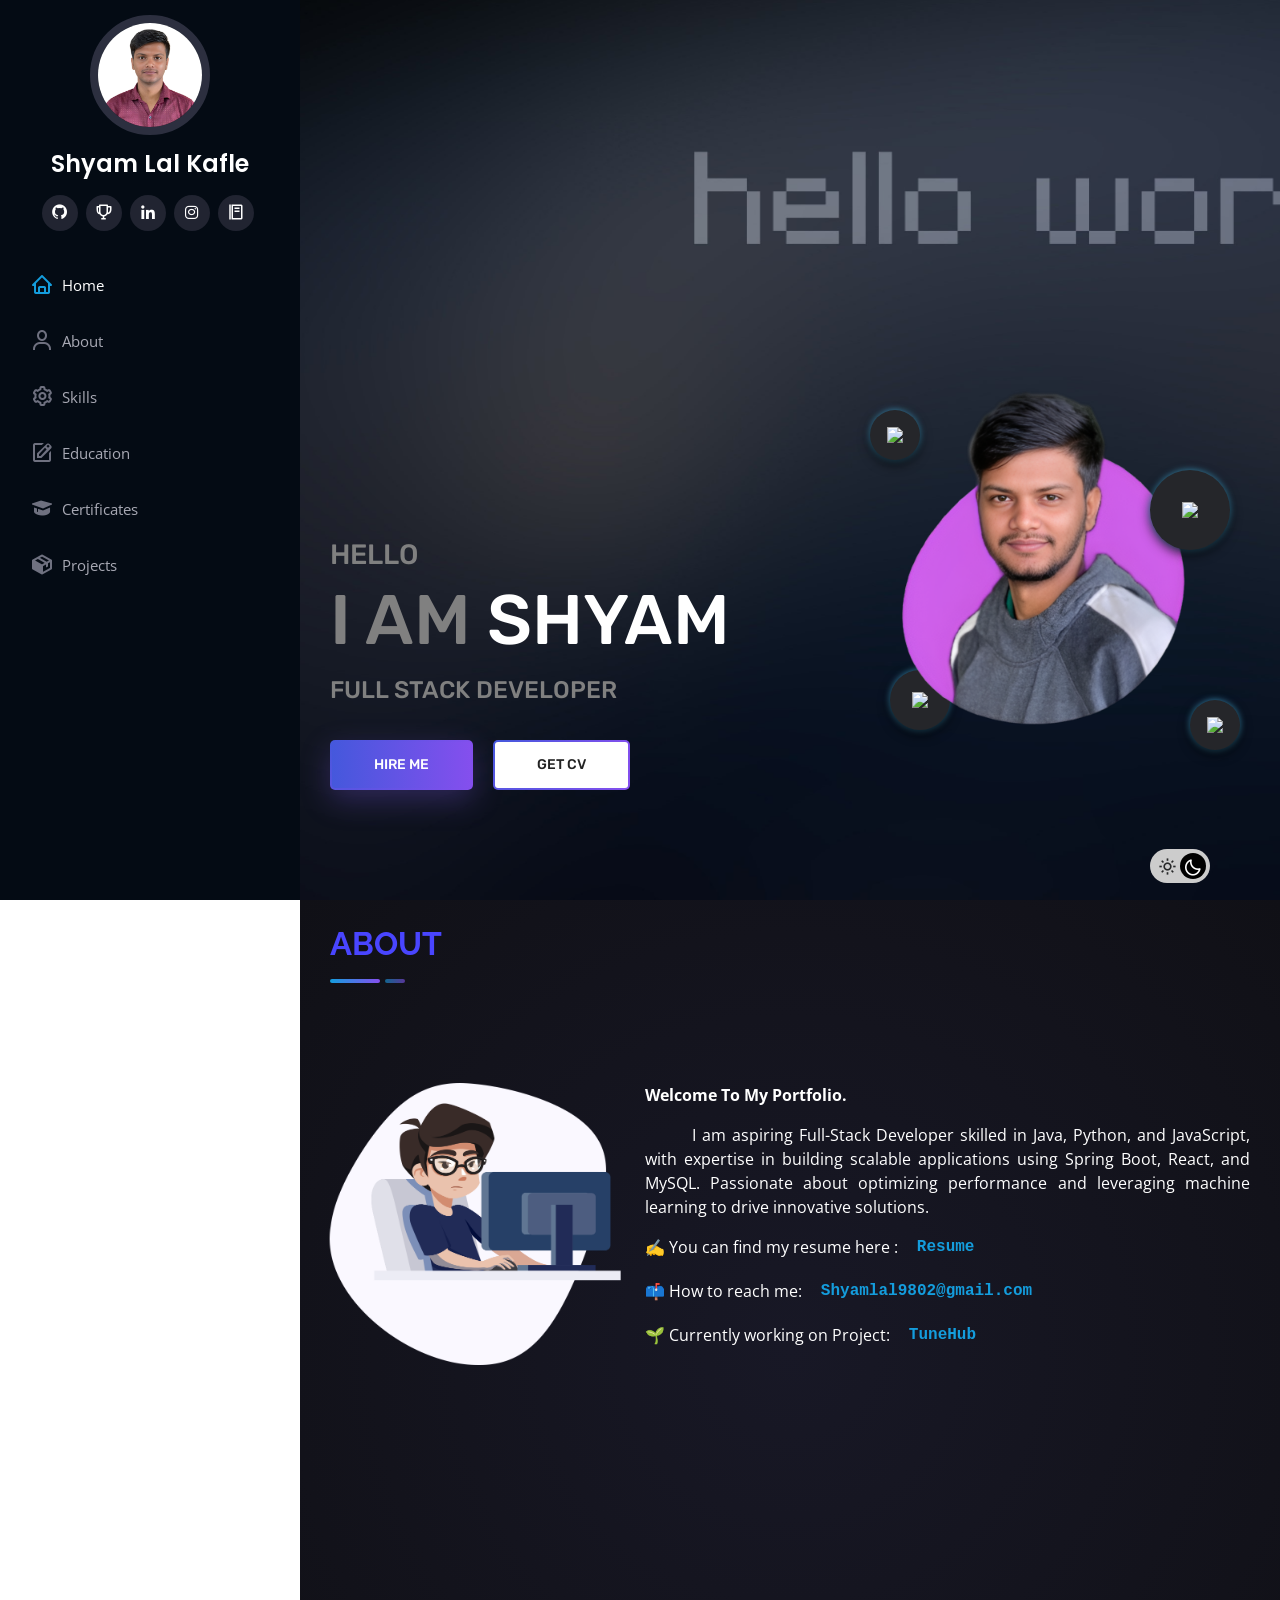
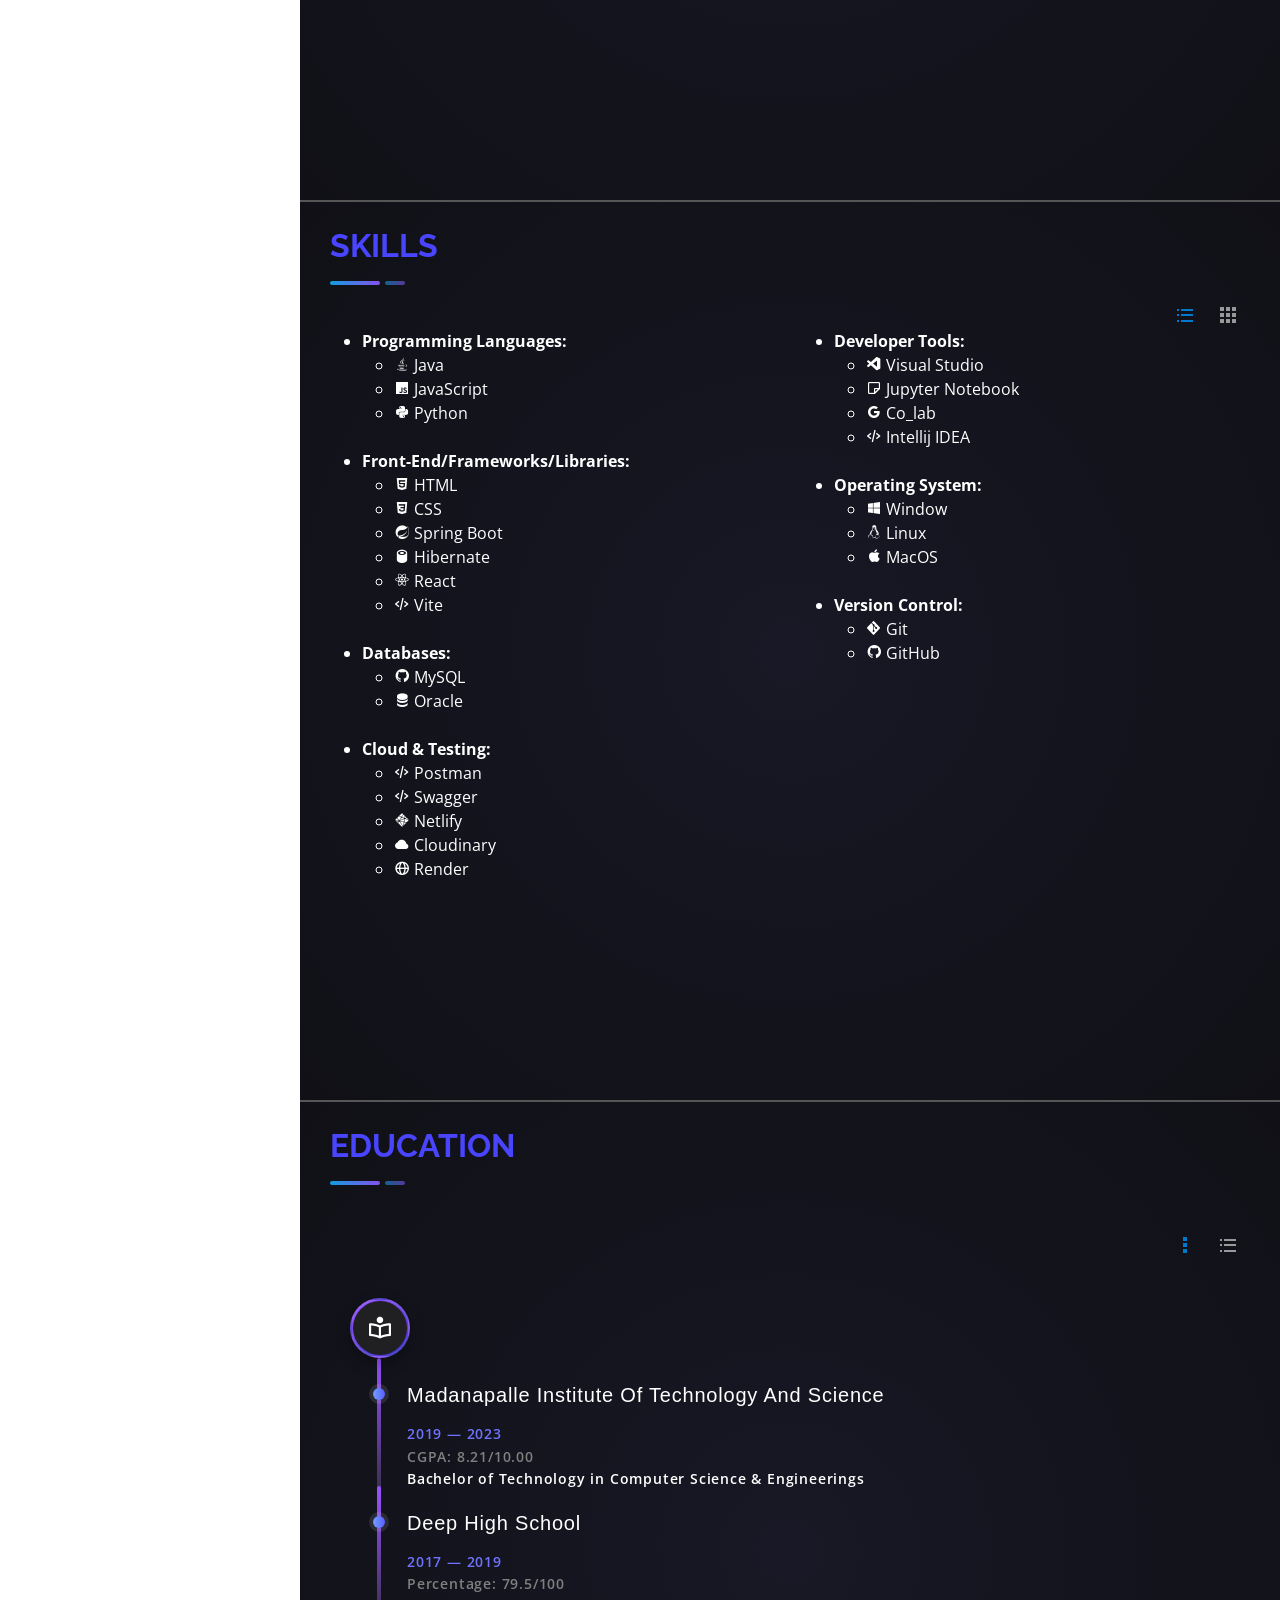
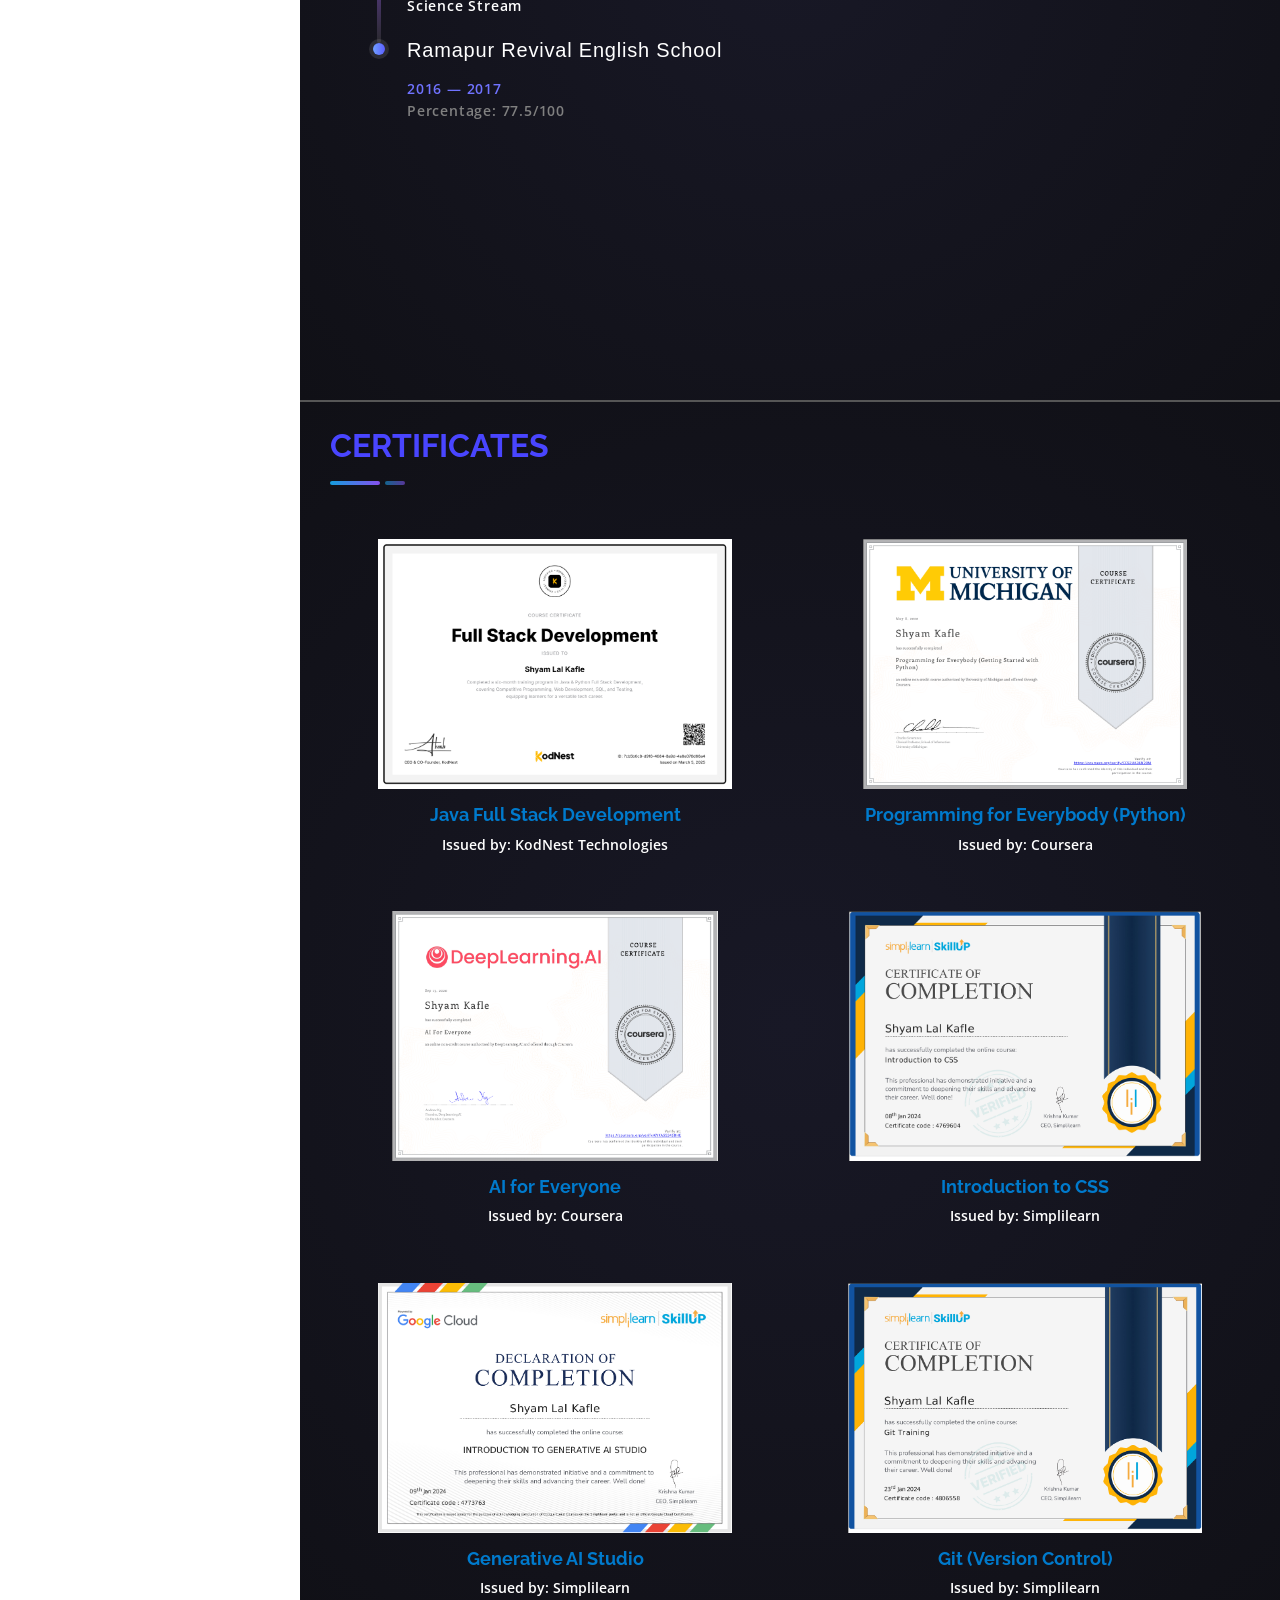
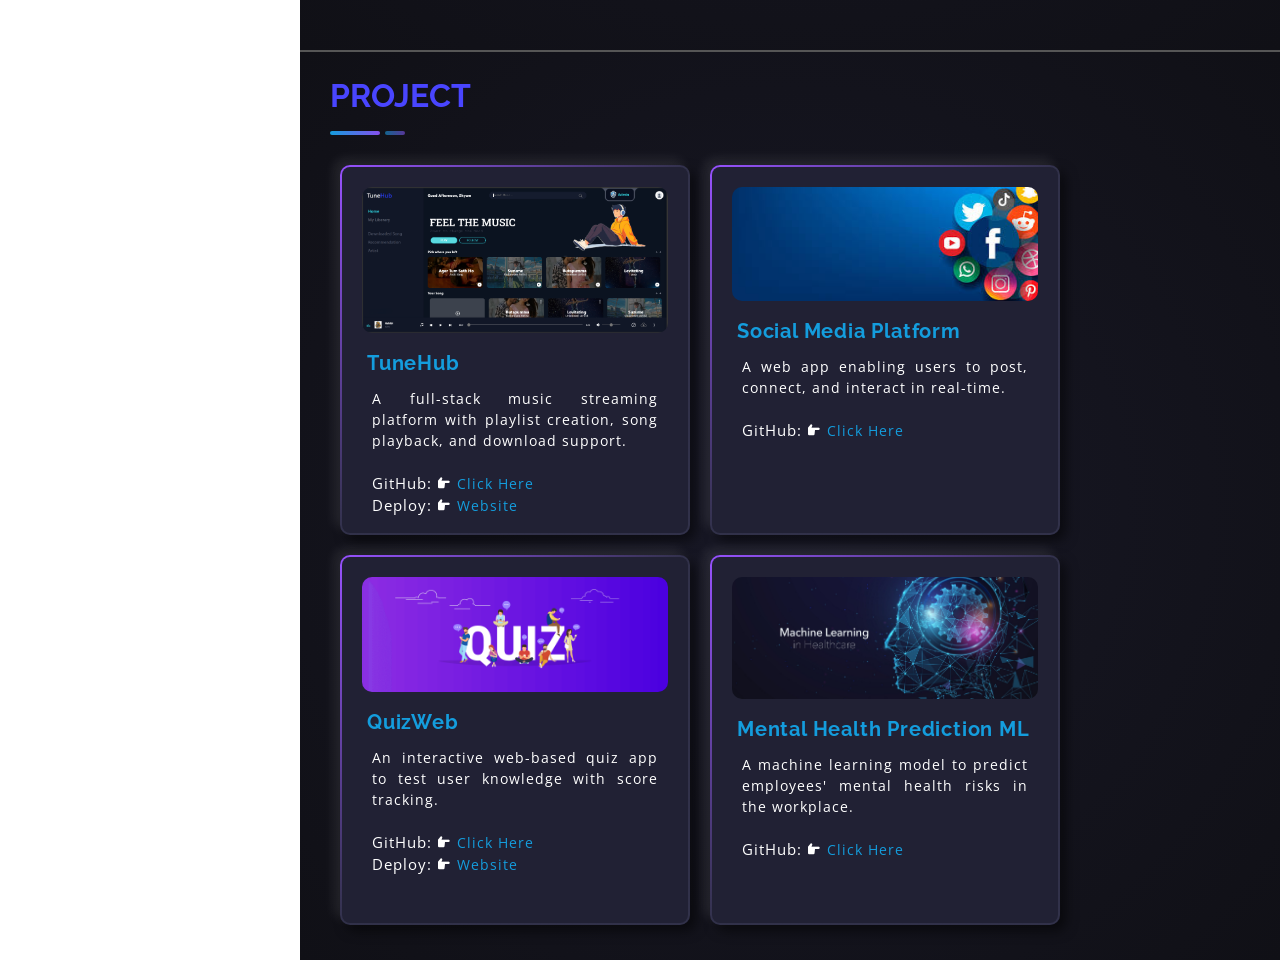
==== commit 47487820: "Update education block and slightly modify project box" ====
--- a/index.html
+++ b/index.html
@@ -283,9 +283,56 @@
             <h2>EDUCATION</h2>
             <!-- <p></p> -->
           </div>
-
+          <br>
+          <div class="list-type">
+            <div class="list-type-content-2">
+              <i class='bx bx-dots-vertical active' onclick="changeView('grid')"></i>
+              <i class='bx bx-list-ul' onclick="changeView('list')"></i>
+            </div>
+          </div>
           <div class="row">
-            <div class="edu-box" data-aos="fade-up">
+            <div class="edu-box-2 active" data-aos="fade-up">
+              <article class="resume" data-page="resume">
+                <div class="timeline">
+                  <div class="title-wrapper">
+                    <div class="icon-box">
+                      <i class='bx bx-book-reader'></i>
+                    </div>
+                  </div>
+                    <ol class="timeline-list">
+                      <li class="timeline-item">
+                        <h4 class="h4 timeline-item-title"><p>Madanapalle Institute of Technology and Science</p></h4>
+                        <span>2019 — 2023</span><br>
+                        <span>CGPA: 8.21/10.00</span>
+                        <p class="timeline-text">
+                          Bachelor of Technology in Computer Science & Engineerings
+                        </p>
+                      </li>
+
+                      <li class="timeline-item">
+                        <h4 class="h4 timeline-item-title"><p>Deep High School</p></h4>
+                        <span>2017 — 2019</span><br>
+                        <span>Percentage: 79.5/100</span>
+                        <p class="timeline-text">
+                          Science Stream
+                        </p>
+                      </li>
+          
+                      <li class="timeline-item">
+                        <h4 class="h4 timeline-item-title"><p>Ramapur Revival English School</p></h4>
+                        <span>2016 — 2017</span><br>
+                        <span>Percentage: 77.5/100</span>
+                        <!-- <p class="timeline-text">
+                          Duis aute irure dolor in reprehenderit in voluptate, quila voluptas mag odit aut fugit, sed consequuntur
+                          magni dolores
+                          eos.
+                        </p> -->
+                      </li>
+                    </ol>
+                </div>
+              </article>
+            </div>
+            <div class="edu-box" >
               <div class="edu-item" id="edu-item">
                 <div class="conts">
                   <div class="left"><h4>Madanapalle Institute of Technology and Science </h4></div>
@@ -298,7 +345,7 @@
               </div>
               <div class="edu-item" id="edu-item">
                 <div class="conts">
-                  <div class="left"><h4>Deep Boarding High School </h4></div>
+                  <div class="left"><h4>Deep High School </h4></div>
                   <div class="right"><h5><b>2017 – 2019</b></h5></div>
                 </div>
                 <div class="conts">  
@@ -308,7 +355,7 @@
               </div>
               <div class="edu-item" id="edu-item">
                 <div class="conts">
-                  <div class="left"><h4>Ramapur Revival English Boarding School </h4></div>
+                  <div class="left"><h4>Ramapur Revival English School </h4></div>
                   <div class="right"><h5><b>2016 - 2017</b></h5></div>
                 </div>
                 <div class="conts">  
--- a/assets/css/style.css
+++ b/assets/css/style.css
@@ -12,6 +12,11 @@
   --border-color: #313149;
   --text-shadow1:gray;
   --text-shadow2:white;
+  --edu-bar-color:hsl(0, 0%, 22%);
+  --gradient: linear-gradient(to bottom right,hsl(264, 100%, 66%) 0%,hsl(240, 20%, 24%) 50%);
+  /* --gradient: linear-gradient(to bottom right,hsl(264, 100%, 66%) 0%,hsla(0, 0%, 25%, 0) 50% ); */
+  --icon-bg:  hsl(240, 2%, 13%);
+  --border-shadow:  6px 6px 12px rgba(0, 0, 0, 0.5), -6px -6px 12px rgba(255, 255, 255, 0.09);
 }
 
 [data-theme='light'] {
@@ -22,6 +27,11 @@
   --border-color: #c6c6c6;
   --text-shadow1:white;
   --text-shadow2:gray;
+  --edu-bar-color:hsl(0, 0%, 70%);
+  --gradient: linear-gradient(to bottom right,hsl(264, 100%, 66%) 0%,hsl(0, 0%, 78%) 50%);
+  /* --gradient: linear-gradient(to bottom right,hsl(264, 100%, 66%) 0%,hsla(0, 0%, 100%, 0) 50%); */
+  --icon-bg:  hsl(240, 2%, 90%);
+  --border-shadow:  6px 6px 12px rgba(0, 0, 0, 0.12), -6px -6px 12px rgba(255, 255, 255, 0.6);
   
 }
 
@@ -164,7 +174,6 @@
   margin-left: 300px;
 }
 
-
 .container,
 .container-fluid {
   padding-left: 30px;
@@ -181,8 +190,6 @@
   font-size: 40px;
   display: none;
 }
-
-
 
 @media (max-width: 1199px) {
   #header {
@@ -315,6 +322,7 @@
   background: linear-gradient(to right, #149ddd, #854fee);
   bottom: 0;
   transition: 0.3s;
+  border-radius: 25px;
 }
 
 .section-title h2::before {
@@ -689,7 +697,7 @@
 --------------------------------------------------------------*/
 .educations{
   width: 100%;
-  height: 100vh;
+  min-height: 100vh;
   border-top: 2px solid #565656;
   background: var(--body-background)
 
@@ -745,7 +753,149 @@
 .edu-item:hover{
   transform: scale(1.05);
 }
-
+          /* --------------------------edu 2----------------------- */
+
+/* .edu-box-2 {
+  margin: 15px 12px;
+  margin-bottom: 75px;
+  min-width: 259px;
+} */
+
+.edu-box-2 {
+  margin: 15px 12px;
+  margin-bottom: 75px;
+  min-width: 259px;
+  padding: 20px;
+}
+
+.icon-box {
+  position: relative;
+  background: linear-gradient(145deg, hsl(264, 100%, 66%), hsl(240, 60%, 45%));
+  width: 60px;
+  height: 60px;
+  border-radius: 50%;
+  display: flex;
+  justify-content: center;
+  align-items: center;
+  font-size: 26px;
+  color: var(--text-color);
+  box-shadow: 0 6px 15px rgba(0, 0, 0, 0.3);
+  z-index: 1;
+  border: 2px solid rgba(255,255,255, 0.1);
+}
+
+
+.icon-box::before {
+  content: "";
+  position: absolute;
+  inset: 1px;
+  background: var(--icon-bg);
+  border-radius: inherit;
+  z-index: -1;
+}
+
+.h2,
+.h3,
+.h4,
+.h5 {
+  color: hsl(0, 0%, 98%);
+  text-transform: capitalize;
+}
+
+.h2 { font-size: 24px; }
+
+.h3 { font-size: 18px; }
+
+.h4 { font-size: 16px; }
+
+.h5 {
+  font-size: 13px;
+  font-weight: 500;
+}
+
+
+.timeline { margin-bottom: 30px; }
+
+.timeline .title-wrapper {
+  display: flex;
+  align-items: center;
+  gap: 15px;
+  margin-bottom: 25px;
+}
+
+.timeline-list {
+  list-style: none;
+  font-size: 14px;
+  margin-left: 25px;
+}
+
+.timeline-item { 
+  position: relative; 
+  width: 80%;
+  line-height: 1.6;
+  letter-spacing: .05rem;
+}
+
+.timeline-item:not(:last-child) { margin-bottom: 20px; }
+
+.timeline-item-title {
+  color: var(--text-color);
+  font-family: 'Poppins', sans-serif;
+  font-size: 20px;
+  font-weight: 500;
+  letter-spacing: 0.05rem;
+  margin-bottom: 8px;
+}
+
+.timeline-list span {
+  margin-top: -5px;
+  color: gray;
+  font-weight: 600;
+}
+
+.timeline-list span:nth-child(2) {
+  color: hsl(239, 100%, 72%);
+  line-height: 1.6;
+}
+
+.timeline-item:not(:last-child)::before {
+  content: "";
+  position: absolute;
+  top: -25px;
+  left: -30px;
+  width: 4px;
+  height: calc(100% + 50px);
+  background: linear-gradient(to bottom, hsl(264, 100%, 66%), hsla(0, 0%, 25%, 0.5));
+  border-radius: 10px;
+}
+
+.timeline-item::after {
+  content: "";
+  position: absolute;
+  top: 5px;
+  left: -34px;
+  height: 12px;
+  width: 12px;
+  background: linear-gradient(to right, hsl(220, 100%, 72%), hsl(239, 100%, 68%));
+  border-radius: 50%;
+  box-shadow: 0 0 0 4px rgba(255,255,255, 0.1);
+}
+
+.timeline-text {
+  color:var(--text-color);
+  font-weight: 600;
+  line-height: 1.6;
+}
+
+          /* --------------------------edu 2 end----------------------- */
+
+  .edu-box, .edu-box-2 {
+    display: none;
+  }
+
+  .edu-box.active, .edu-box-2.active {
+    display: block;
+  }
 
 /*--------------------------------------------------------------
 # Certificates
@@ -792,11 +942,13 @@
 
 .certificate-card h3 {
   font-size: 1.1rem;
+  font-weight:700;
   color: #007acc;
 }
 
 .certificate-card p {
   font-size: 0.9rem;
+  font-weight: 600;
   color: var(--text-shadow2);
 }
 
@@ -817,16 +969,24 @@
   flex-wrap: wrap;
 }
 
+
+
 .box_text {
-  border: 2px solid var(--border-color);
+  /* Keep your gradient border */
+  border: 2px solid transparent;
+  background: linear-gradient(var(--edu-item), var(--edu-item)) padding-box, 
+              var(--gradient) border-box;
+
   height: 370px;
   width: 350px;
   padding: 20px;
   margin: 10px;
-  border-radius: 10px;
-  box-shadow: rgba(17, 17, 26, 0.1) 0px 8px 24px, rgba(17, 17, 26, 0.1) 0px 16px 56px, rgba(17, 17, 26, 0.1) 0px 24px 80px;
-  transition: 0.3s ease;
+  border-radius: 10px; 
+  box-shadow: var(--border-shadow);
+
+  transition: all 0.3s ease;
   transform-style: preserve-3d;
+  backdrop-filter: blur(4px); 
 }
 
 
@@ -850,7 +1010,8 @@
 .box_text .project-box h3 {
   color: #149ddd;
   font-size: 20px;
-  line-height: 10px;
+  line-height: 1;
+  letter-spacing: .05rem;
   font-weight: bold;
   margin: 20px 0 5px 5px;
 }
@@ -863,6 +1024,7 @@
 
 .box_text .project-box p {
   font-size: 14px;
+  letter-spacing: 1px;
   color:var(--text-color);
   text-align: justify;
 }
@@ -1032,7 +1194,7 @@
 
   /* --------------------------education--------------- */
   .educations{
-    height: 35rem;
+    min-height: 39rem;
   } 
   .edu-item {
     border-radius: 25px;
@@ -1055,6 +1217,13 @@
   .educations .edu-item p{
     font-size: small;
   }
+  .timeline-item { 
+    width: 95%;
+  }
+  .timeline-item-title {
+    font-size: 16px;
+  }
+
 
   /* -------------------------project---------------------- */
   .project-wrap{
@@ -1115,7 +1284,9 @@
     font-size: 14px;
   }
 
-
+  .timeline-item { 
+    width: 100%;
+  }
 
    .skill-filter-buttons{
     display: none;
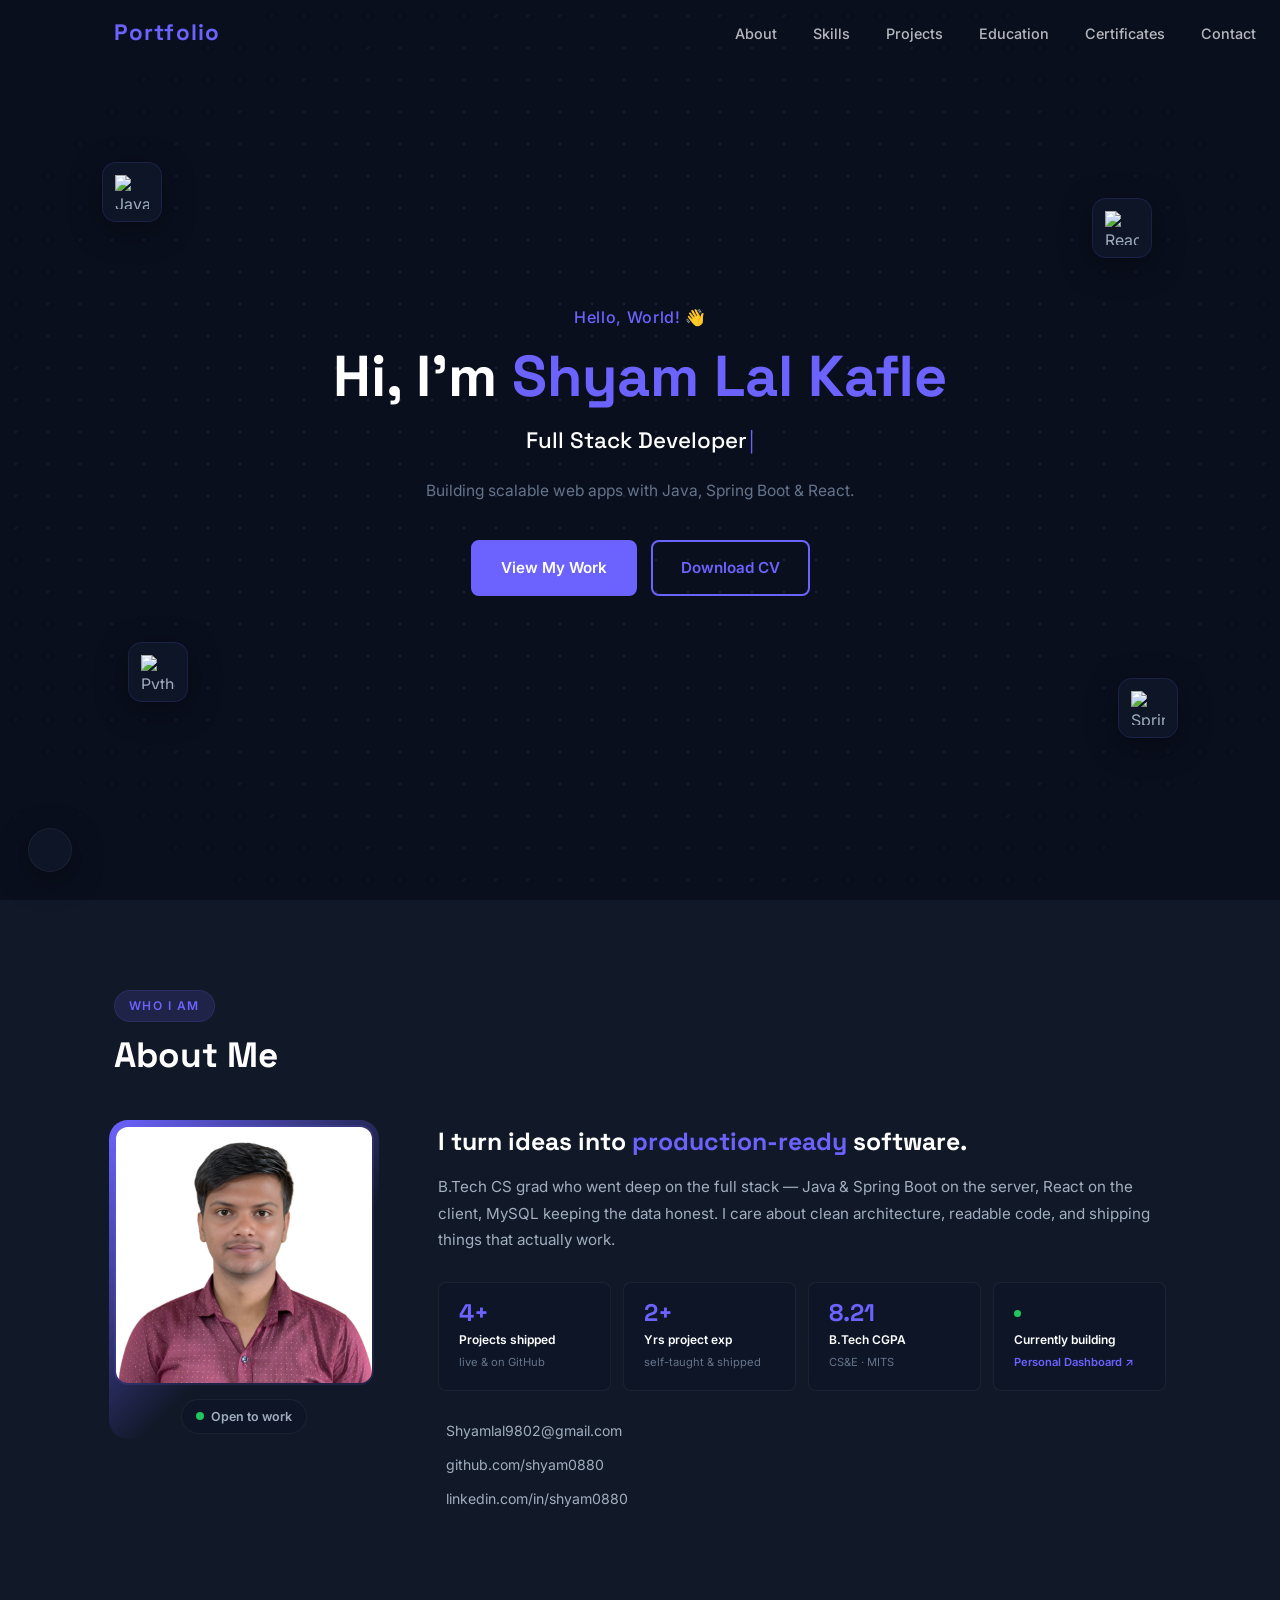
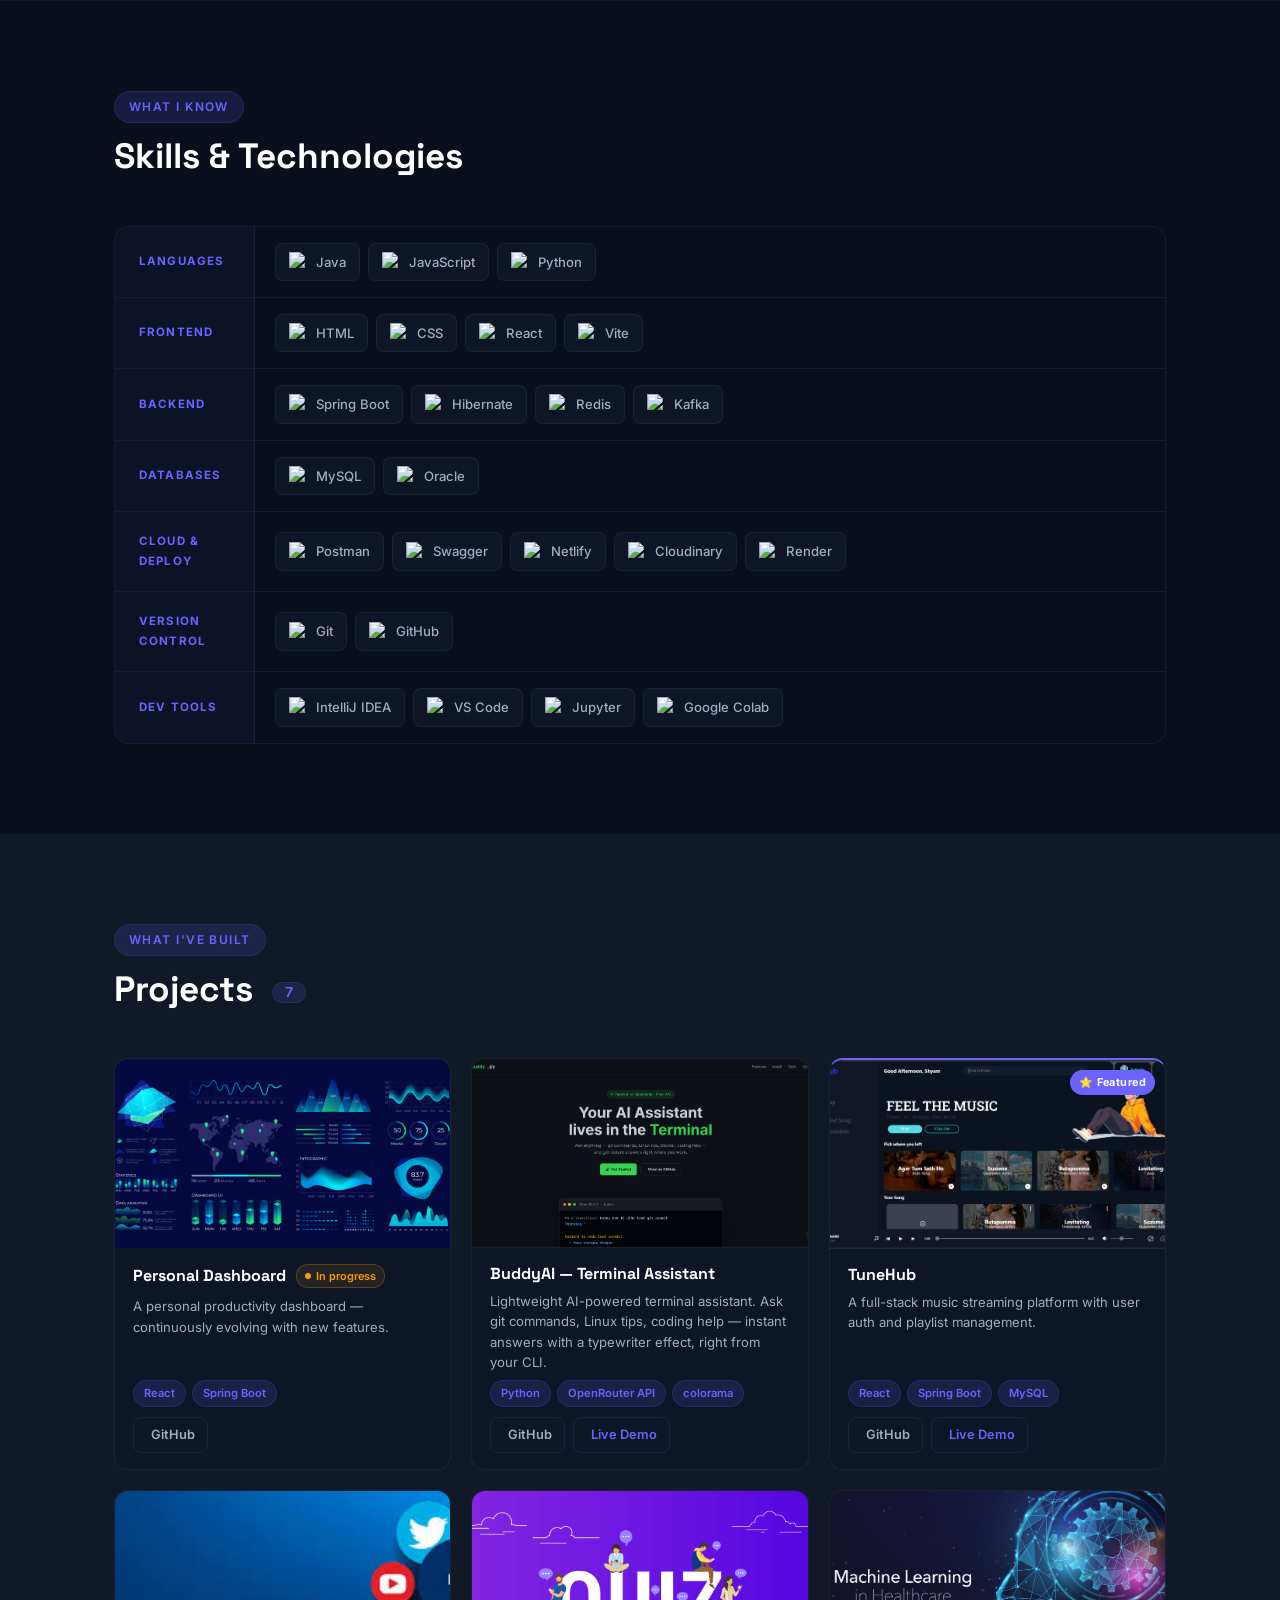
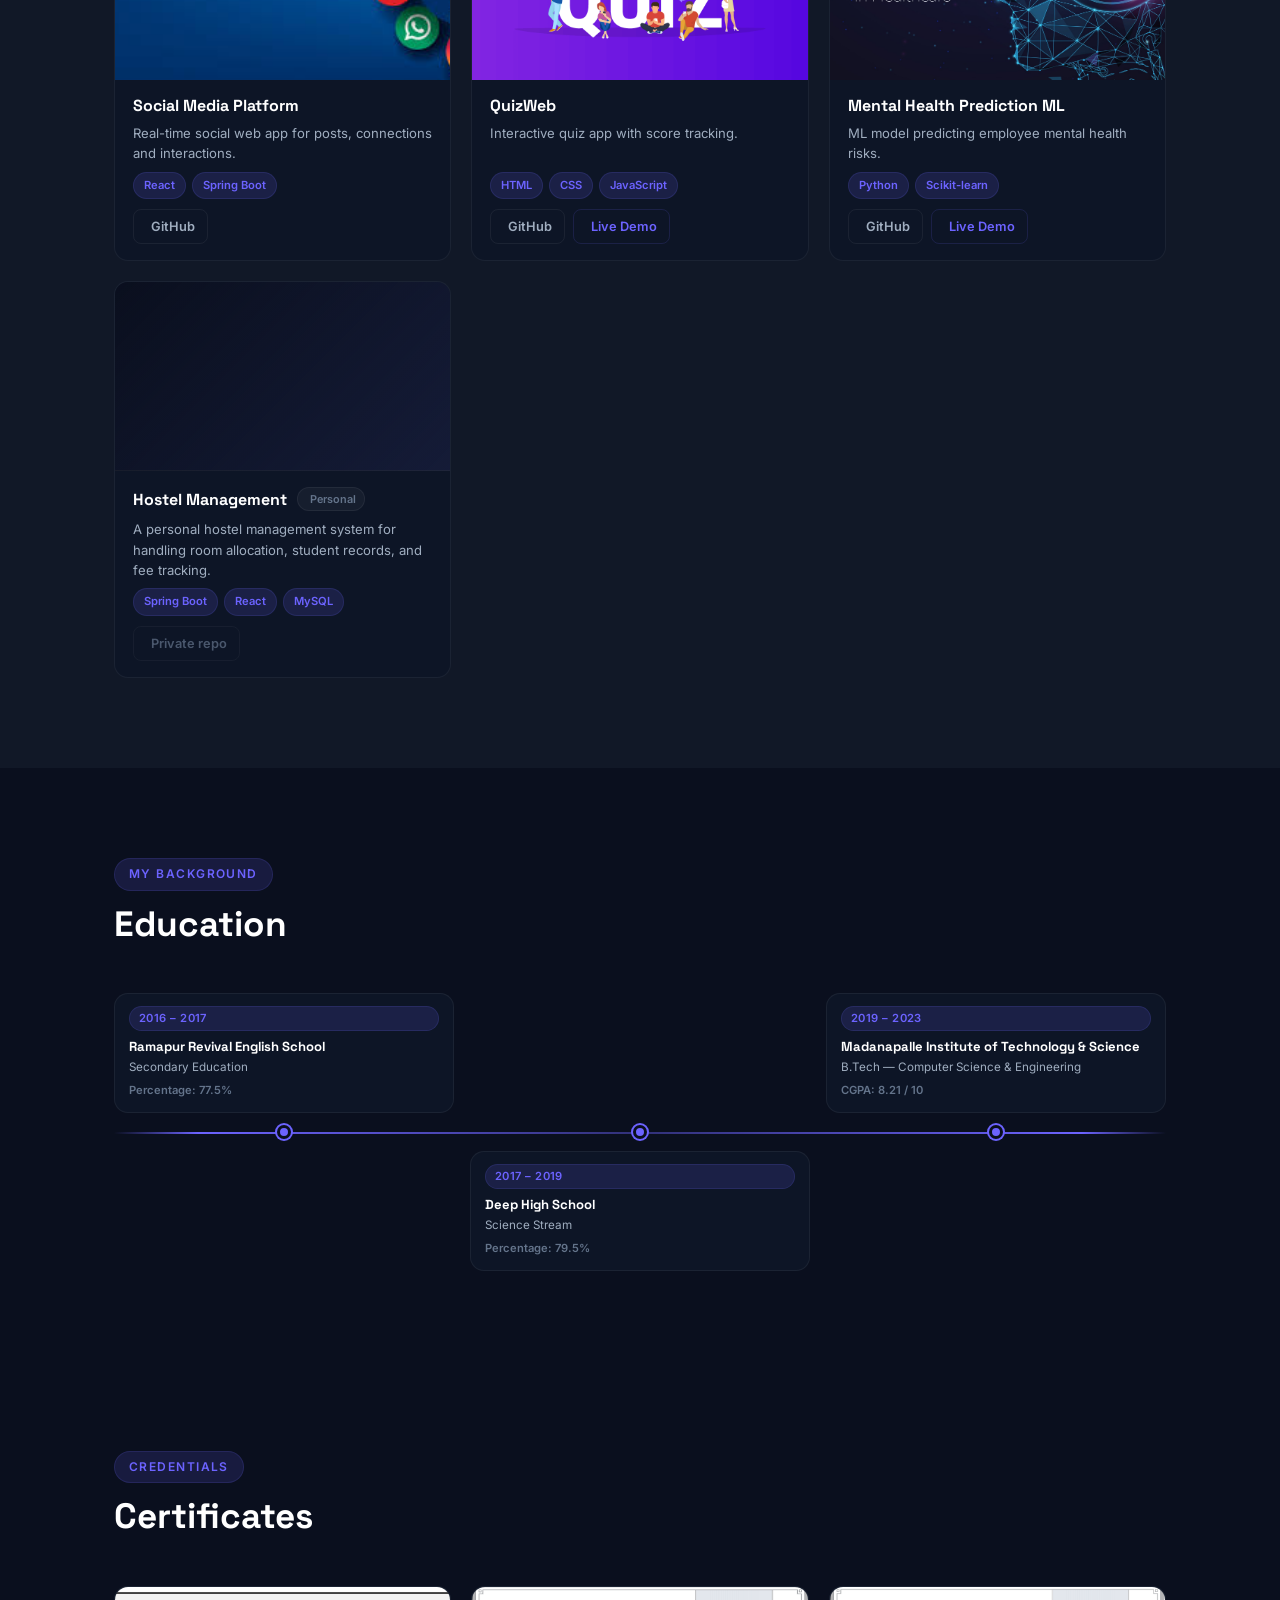
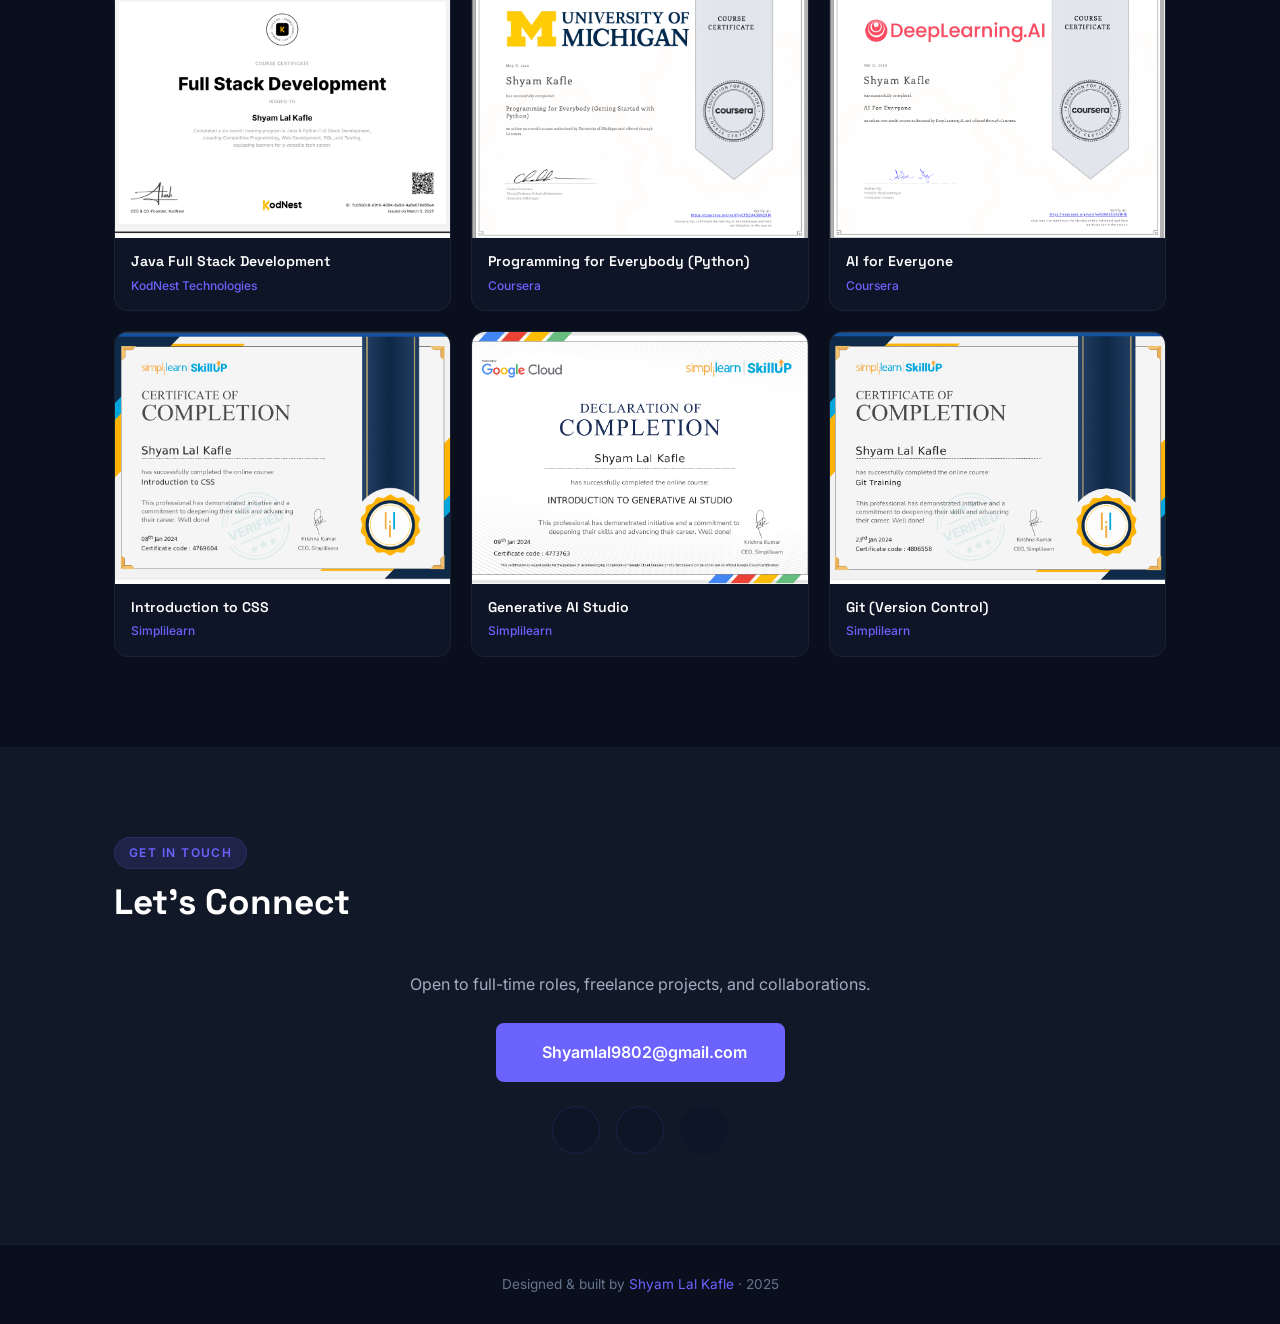
==== commit 948c83ec: "Revamp styles, add images & project pages Large refactor of frontend styles: replace legacy styleshe" ====
--- a/index.html
+++ b/index.html
@@ -1,530 +1,1263 @@
 <!DOCTYPE html>
 <html lang="en">
 <head>
-    <meta charset="utf-8">
-    <meta content="width=device-width, initial-scale=1.0" name="viewport">
-
-    <title>Shyam Resume</title>
-    <meta content="" name="description">
-    <meta content="" name="keywords">
-
-    <!-- Favicons -->
-    <link href="assets/img/sks.jpg" rel="icon">
-
-    <!-- Google Fonts -->
-    <link href="https://fonts.googleapis.com/css?family=Open+Sans:300,300i,400,400i,600,600i,700,700i|Raleway:300,300i,400,400i,500,500i,600,600i,700,700i|Poppins:300,300i,400,400i,500,500i,600,600i,700,700i" rel="stylesheet">
-
-    <!-- Vendor CSS Files -->
-    <link href="assets/vendor/aos/aos.css" rel="stylesheet">
-    <link href="assets/vendor/bootstrap/css/bootstrap.min.css" rel="stylesheet">
-    <link href="assets/vendor/bootstrap-icons/bootstrap-icons.css" rel="stylesheet">
-    <link href="assets/vendor/boxicons/css/boxicons.min.css" rel="stylesheet">
-    <link href="assets/vendor/glightbox/css/glightbox.min.css" rel="stylesheet">
-    <link href="assets/vendor/swiper/swiper-bundle.min.css" rel="stylesheet">
-    <!-- Template Main CSS File -->
-    <link href="assets/css/style.css" rel="stylesheet">
-
+  <meta charset="UTF-8" />
+  <meta name="viewport" content="width=device-width, initial-scale=1.0" />
+  <title>Shyam Lal Kafle | Full Stack Developer</title>
+  <meta name="description" content="Full Stack Developer specializing in Java, Spring Boot and React." />
+  <link rel="icon" href="assets/img/sks.jpg" />
+
+  <!-- Open Graph / social preview -->
+  <meta property="og:type" content="website" />
+  <meta property="og:url" content="https://shyam0880.github.io/" />
+  <meta property="og:title" content="Shyam Lal Kafle | Full Stack Developer" />
+  <meta property="og:description" content="Full Stack Developer specializing in Java, Spring Boot and React. Building scalable web apps." />
+  <meta property="og:image" content="https://shyam0880.github.io/assets/img/myselfpic.png" />
+  <meta name="twitter:card" content="summary_large_image" />
+  <meta name="twitter:title" content="Shyam Lal Kafle | Full Stack Developer" />
+  <meta name="twitter:description" content="Full Stack Developer specializing in Java, Spring Boot and React." />
+  <meta name="twitter:image" content="https://shyam0880.github.io/assets/img/myselfpic.png" />
+
+  <!-- Google Fonts -->
+  <link rel="preconnect" href="https://fonts.googleapis.com" />
+  <link rel="preconnect" href="https://fonts.gstatic.com" crossorigin />
+  <link href="https://fonts.googleapis.com/css2?family=Inter:wght@300;400;500;600&family=Space+Grotesk:wght@400;500;600;700&display=swap" rel="stylesheet" />
+
+  <!-- Devicons -->
+  <link rel="stylesheet" href="https://cdn.jsdelivr.net/gh/devicons/devicon@v2.15.1/devicon.min.css" />
+
+  <!-- Remix Icons -->
+  <link href="https://cdn.jsdelivr.net/npm/remixicon@3.5.0/fonts/remixicon.css" rel="stylesheet" />
+
+  <!-- Stylesheet -->
+  <link rel="stylesheet" href="assets/css/style.css" />
 </head>
 <body>
-    <!-- ======= Header ======= -->
-    <header id="header">
-        <div class="d-flex flex-column">
-
-            <div class="profile">
-                <img src="assets/img/picture.jpg" alt="" class="img-fluid rounded-circle">
-                <h1 class="text-light"><a href="index.html">Shyam Lal Kafle</a></h1>
-                <div class="social-links mt-3 text-center">
-                  <a href="https://github.com/shyam0880" class="github" target="_blank" title="GitHub"><i class="bx bxl-github"></i></a>
-                  <a href="https://www.hackerrank.com/shyamlal9802?hr_r=1" class="trophy" target="_blank" title="HackerRank"><i class="bx bx-trophy"></i></a>
-                  <a href="https://www.linkedin.com/in/shyam0880/" class="linkedin" target="_blank" title="Linkedin"><i class="bx bxl-linkedin"></i></a>
-                  <a href="https://www.instagram.com/suraj_kafle_/" class="instagram" target="_blank" title="Instagram"><i class="bx bxl-instagram"></i></a>
-                  <a href="https://drive.google.com/file/d/1aQFXVFHNykcY20hDBGUvQVcH_-FPfsG5/view?usp=sharing" class="resume" target="_blank" title="Resume"><i class="bx bx-food-menu"></i></a>
+
+  <!-- ═══════════════════════════════════════════
+       NAVBAR
+  ═══════════════════════════════════════════ -->
+  <nav id="navbar">
+    <div class="nav-container">
+      <a href="#hero" class="nav-logo">Portfolio</a>
+      <button id="hamburger" class="hamburger" aria-label="Toggle menu" aria-expanded="false">
+        <span></span>
+        <span></span>
+        <span></span>
+      </button>
+    </div>
+  </nav>
+
+  <!-- Mobile nav overlay — outside navbar so it's not clipped by navbar stacking context -->
+  <ul class="nav-links" id="nav-links">
+    <li><a href="#about" class="nav-link">About</a></li>
+    <li><a href="#skills" class="nav-link">Skills</a></li>
+    <li><a href="#projects" class="nav-link">Projects</a></li>
+    <li><a href="#education" class="nav-link">Education</a></li>
+    <li><a href="#certificates" class="nav-link">Certificates</a></li>
+    <li><a href="#contact" class="nav-link">Contact</a></li>
+  </ul>
+
+  <!-- ═══════════════════════════════════════════
+       HERO
+  ═══════════════════════════════════════════ -->
+  <section id="hero">
+    <div class="hero-bg-pattern"></div>
+
+    <!-- Floating tech icons -->
+    <div class="float-icon fi-1">
+      <img src="https://cdn.jsdelivr.net/gh/devicons/devicon@v2.15.1/icons/java/java-original.svg" alt="Java" />
+    </div>
+    <div class="float-icon fi-2">
+      <img src="https://cdn.jsdelivr.net/gh/devicons/devicon@v2.15.1/icons/react/react-original.svg" alt="React" />
+    </div>
+    <div class="float-icon fi-3">
+      <img src="https://cdn.jsdelivr.net/gh/devicons/devicon@v2.15.1/icons/python/python-original.svg" alt="Python" />
+    </div>
+    <div class="float-icon fi-4">
+      <img src="https://cdn.jsdelivr.net/gh/devicons/devicon@v2.15.1/icons/spring/spring-original.svg" alt="Spring Boot" />
+    </div>
+
+    <div class="container">
+      <div class="hero-content">
+        <p class="hero-greeting">Hello, World! 👋</p>
+        <h1 class="hero-name">Hi, I'm <span class="accent">Shyam Lal Kafle</span></h1>
+        <h2 class="hero-typewriter">
+          <span id="typewriter"></span><span class="cursor">|</span>
+        </h2>
+        <p class="hero-tagline">Building scalable web apps with Java, Spring Boot &amp; React.</p>
+        <div class="hero-cta">
+          <a href="#projects" class="btn btn-primary">View My Work</a>
+          <a href="https://drive.google.com/file/d/1aQFXVFHNykcY20hDBGUvQVcH_-FPfsG5/view?usp=sharing" target="_blank" rel="noopener noreferrer" class="btn btn-outline">Download CV</a>
+        </div>
+      </div>
+    </div>
+  </section>
+
+  <!-- ═══════════════════════════════════════════
+       ABOUT
+  ═══════════════════════════════════════════ -->
+  <section id="about">
+    <div class="container">
+      <div class="section-header fade-in">
+        <span class="section-tag">Who I Am</span>
+        <h2>About Me</h2>
+      </div>
+      <div class="about-grid">
+        <div class="about-img-wrap fade-in">
+          <img src="assets/img/picture.jpg" alt="Shyam Lal Kafle" class="about-photo" />
+          <div class="about-img-badge">
+            <span class="badge-dot"></span>
+            <span>Open to work</span>
+          </div>
+        </div>
+        <div class="about-text fade-in">
+          <h3 class="about-headline">I turn ideas into <span class="accent">production-ready</span> software.</h3>
+          <p>
+            B.Tech CS grad who went deep on the full stack — Java &amp; Spring Boot on the server, React on the client, MySQL keeping the data honest. I care about clean architecture, readable code, and shipping things that actually work.
+          </p>
+
+          <div class="about-stats">
+            <div class="stat-item">
+              <span class="stat-num">4+</span>
+              <span class="stat-label">Projects shipped</span>
+              <span class="stat-sub">live &amp; on GitHub</span>
+            </div>
+            <div class="stat-item">
+              <span class="stat-num">2+</span>
+              <span class="stat-label">Yrs project exp</span>
+              <span class="stat-sub">self-taught &amp; shipped</span>
+            </div>
+            <div class="stat-item">
+              <span class="stat-num">8.21</span>
+              <span class="stat-label">B.Tech CGPA</span>
+              <span class="stat-sub">CS&amp;E · MITS</span>
+            </div>
+            <div class="stat-item stat-item-building">
+              <span class="stat-num">
+                <span class="pill-dot"></span>
+              </span>
+              <span class="stat-label">Currently building</span>
+              <a href="https://github.com/shyam0880/Personal_Dashboard" target="_blank" rel="noopener noreferrer" class="stat-sub-link">Personal Dashboard ↗</a>
+            </div>
+          </div>
+
+          <div class="about-links">
+            <a href="mailto:Shyamlal9802@gmail.com" class="about-link">
+              <i class="ri-mail-line"></i> Shyamlal9802@gmail.com
+            </a>
+            <a href="https://github.com/shyam0880" target="_blank" rel="noopener noreferrer" class="about-link">
+              <i class="ri-github-fill"></i> github.com/shyam0880
+            </a>
+            <a href="https://www.linkedin.com/in/shyam0880/" target="_blank" rel="noopener noreferrer" class="about-link">
+              <i class="ri-linkedin-box-fill"></i> linkedin.com/in/shyam0880
+            </a>
+          </div>
+        </div>
+      </div>
+    </div>
+  </section>
+
+  <!-- ═══════════════════════════════════════════
+       SKILLS
+  ═══════════════════════════════════════════ -->
+  <section id="skills">
+    <div class="container">
+      <div class="section-header fade-in">
+        <span class="section-tag">What I Know</span>
+        <h2>Skills &amp; Technologies</h2>
+      </div>
+
+      <div class="skills-flat fade-in">
+
+        <div class="skills-row">
+          <span class="skills-row-label">Languages</span>
+          <div class="skills-row-icons">
+            <div class="skill-chip">
+              <img src="https://cdn.jsdelivr.net/gh/devicons/devicon@v2.15.1/icons/java/java-original.svg" alt="Java" />
+              <span>Java</span>
+            </div>
+            <div class="skill-chip">
+              <img src="https://cdn.jsdelivr.net/gh/devicons/devicon@v2.15.1/icons/javascript/javascript-original.svg" alt="JavaScript" />
+              <span>JavaScript</span>
+            </div>
+            <div class="skill-chip">
+              <img src="https://cdn.jsdelivr.net/gh/devicons/devicon@v2.15.1/icons/python/python-original.svg" alt="Python" />
+              <span>Python</span>
+            </div>
+          </div>
+        </div>
+
+        <div class="skills-row">
+          <span class="skills-row-label">Frontend</span>
+          <div class="skills-row-icons">
+            <div class="skill-chip">
+              <img src="https://cdn.jsdelivr.net/gh/devicons/devicon@v2.15.1/icons/html5/html5-original.svg" alt="HTML" />
+              <span>HTML</span>
+            </div>
+            <div class="skill-chip">
+              <img src="https://cdn.jsdelivr.net/gh/devicons/devicon@v2.15.1/icons/css3/css3-original.svg" alt="CSS" />
+              <span>CSS</span>
+            </div>
+            <div class="skill-chip">
+              <img src="https://cdn.jsdelivr.net/gh/devicons/devicon@v2.15.1/icons/react/react-original.svg" alt="React" />
+              <span>React</span>
+            </div>
+            <div class="skill-chip">
+              <img src="https://cdn.jsdelivr.net/gh/devicons/devicon@v2.15.1/icons/vitejs/vitejs-original.svg" alt="Vite" />
+              <span>Vite</span>
+            </div>
+          </div>
+        </div>
+
+        <div class="skills-row">
+          <span class="skills-row-label">Backend</span>
+          <div class="skills-row-icons">
+            <div class="skill-chip">
+              <img src="https://cdn.jsdelivr.net/gh/devicons/devicon@v2.15.1/icons/spring/spring-original.svg" alt="Spring Boot" />
+              <span>Spring Boot</span>
+            </div>
+            <div class="skill-chip">
+              <img src="https://cdn.jsdelivr.net/gh/devicons/devicon@v2.15.1/icons/hibernate/hibernate-plain.svg" alt="Hibernate" />
+              <span>Hibernate</span>
+            </div>
+            <div class="skill-chip">
+              <img src="https://cdn.jsdelivr.net/gh/devicons/devicon@latest/icons/redis/redis-original.svg" alt="Redis" />
+              <span>Redis</span>
+            </div>
+            <div class="skill-chip">
+              <img src="https://cdn.jsdelivr.net/gh/devicons/devicon@latest/icons/apachekafka/apachekafka-original.svg" alt="Kafka" />
+              <span>Kafka</span>
+            </div>
+          </div>
+        </div>
+
+        <div class="skills-row">
+          <span class="skills-row-label">Databases</span>
+          <div class="skills-row-icons">
+            <div class="skill-chip">
+              <img src="https://cdn.jsdelivr.net/gh/devicons/devicon@v2.15.1/icons/mysql/mysql-original.svg" alt="MySQL" />
+              <span>MySQL</span>
+            </div>
+            <div class="skill-chip">
+              <img src="https://cdn.jsdelivr.net/gh/devicons/devicon@v2.15.1/icons/oracle/oracle-original.svg" alt="Oracle" />
+              <span>Oracle</span>
+            </div>
+          </div>
+        </div>
+
+        <div class="skills-row">
+          <span class="skills-row-label">Cloud &amp; Deploy</span>
+          <div class="skills-row-icons">
+            <div class="skill-chip">
+              <img src="https://cdn.jsdelivr.net/gh/devicons/devicon@v2.15.1/icons/postman/postman-original.svg" alt="Postman" />
+              <span>Postman</span>
+            </div>
+            <div class="skill-chip">
+              <img src="https://cdn.jsdelivr.net/gh/devicons/devicon@v2.15.1/icons/swagger/swagger-original.svg" alt="Swagger" />
+              <span>Swagger</span>
+            </div>
+            <div class="skill-chip">
+              <img src="https://cdn.jsdelivr.net/gh/devicons/devicon@v2.15.1/icons/netlify/netlify-original.svg" alt="Netlify" />
+              <span>Netlify</span>
+            </div>
+            <div class="skill-chip">
+              <img src="https://www.svgrepo.com/show/353566/cloudinary.svg" alt="Cloudinary" />
+              <span>Cloudinary</span>
+            </div>
+            <div class="skill-chip">
+              <img src="https://www.svgrepo.com/show/374002/render.svg" alt="Render" />
+              <span>Render</span>
+            </div>
+          </div>
+        </div>
+
+        <div class="skills-row">
+          <span class="skills-row-label">Version Control</span>
+          <div class="skills-row-icons">
+            <div class="skill-chip">
+              <img src="https://cdn.jsdelivr.net/gh/devicons/devicon@v2.15.1/icons/git/git-original.svg" alt="Git" />
+              <span>Git</span>
+            </div>
+            <div class="skill-chip">
+              <img src="https://cdn.jsdelivr.net/gh/devicons/devicon@v2.15.1/icons/github/github-original.svg" alt="GitHub" />
+              <span>GitHub</span>
+            </div>
+          </div>
+        </div>
+
+        <div class="skills-row">
+          <span class="skills-row-label">Dev Tools</span>
+          <div class="skills-row-icons">
+            <div class="skill-chip">
+              <img src="https://cdn.jsdelivr.net/gh/devicons/devicon@v2.15.1/icons/intellij/intellij-original.svg" alt="IntelliJ IDEA" />
+              <span>IntelliJ IDEA</span>
+            </div>
+            <div class="skill-chip">
+              <img src="https://cdn.jsdelivr.net/gh/devicons/devicon@v2.15.1/icons/visualstudio/visualstudio-plain.svg" alt="VS Code" />
+              <span>VS Code</span>
+            </div>
+            <div class="skill-chip">
+              <img src="https://cdn.jsdelivr.net/gh/devicons/devicon@v2.15.1/icons/jupyter/jupyter-original.svg" alt="Jupyter" />
+              <span>Jupyter</span>
+            </div>
+            <div class="skill-chip">
+              <img src="https://www.svgrepo.com/show/349332/google-colab.svg" alt="Google Colab" />
+              <span>Google Colab</span>
+            </div>
+          </div>
+        </div>
+
+      </div>
+    </div>
+  </section>
+
+  <!-- ═══════════════════════════════════════════
+       PROJECTS
+  ═══════════════════════════════════════════ -->
+  <section id="projects">
+    <div class="container">
+      <div class="section-header fade-in">
+        <span class="section-tag">What I've Built</span>
+        <h2>Projects <span class="project-count">7</span></h2>
+      </div>
+      <div class="projects-grid">
+
+        <!-- 1. Personal Dashboard — currently building -->
+        <div class="project-card fade-in">
+          <div class="project-img-wrap">
+            <img src="assets/img/Personal_dashboard.png" alt="Personal Dashboard" class="project-img" />
+          </div>
+          <div class="project-info">
+            <div class="project-title-row">
+              <h3 class="project-title">Personal Dashboard</h3>
+              <span class="wip-badge"><span class="pill-dot"></span> In progress</span>
+            </div>
+            <p class="project-desc">A personal productivity dashboard — continuously evolving with new features.</p>
+            <div class="project-stack">
+              <span class="stack-pill">React</span>
+              <span class="stack-pill">Spring Boot</span>
+            </div>
+            <div class="project-links">
+              <a href="https://github.com/shyam0880/Personal_Dashboard" target="_blank" rel="noopener noreferrer" class="project-link">
+                <i class="ri-github-fill"></i> GitHub
+              </a>
+            </div>
+          </div>
+        </div>
+
+        <!-- 2. BuddyAI -->
+        <div class="project-card fade-in">
+          <div class="project-img-wrap">
+            <img src="assets/img/buddyai.png" alt="BuddyAI Terminal Assistant" class="project-img" />
+          </div>
+          <div class="project-info">
+            <h3 class="project-title">BuddyAI — Terminal Assistant</h3>
+            <p class="project-desc">Lightweight AI-powered terminal assistant. Ask git commands, Linux tips, coding help — instant answers with a typewriter effect, right from your CLI.</p>
+            <div class="project-stack">
+              <span class="stack-pill">Python</span>
+              <span class="stack-pill">OpenRouter API</span>
+              <span class="stack-pill">colorama</span>
+            </div>
+            <div class="project-links">
+              <a href="https://github.com/shyam0880/AI-Terminal-Assistant-BuddyAI" target="_blank" rel="noopener noreferrer" class="project-link">
+                <i class="ri-github-fill"></i> GitHub
+              </a>
+              <a href="projects/buddyai/" class="project-link project-link-demo">
+                <i class="ri-external-link-line"></i> Live Demo
+              </a>
+            </div>
+          </div>
+        </div>
+
+        <!-- 3. TuneHub (Featured) -->
+        <div class="project-card featured fade-in">
+          <span class="featured-badge">⭐ Featured</span>
+          <div class="project-img-wrap">
+            <img src="assets/img/Tunehub.png" alt="TuneHub" class="project-img" />
+          </div>
+          <div class="project-info">
+            <h3 class="project-title">TuneHub</h3>
+            <p class="project-desc">A full-stack music streaming platform with user auth and playlist management.</p>
+            <div class="project-stack">
+              <span class="stack-pill">React</span>
+              <span class="stack-pill">Spring Boot</span>
+              <span class="stack-pill">MySQL</span>
+            </div>
+            <div class="project-links">
+              <a href="https://github.com/shyam0880/TuneHub-Frontend" target="_blank" rel="noopener noreferrer" class="project-link">
+                <i class="ri-github-fill"></i> GitHub
+              </a>
+              <a href="https://hummingbeat.netlify.app/" target="_blank" rel="noopener noreferrer" class="project-link project-link-demo">
+                <i class="ri-external-link-line"></i> Live Demo
+              </a>
+            </div>
+          </div>
+        </div>
+
+        <!-- 4. Social Media Platform -->
+        <div class="project-card fade-in">
+          <div class="project-img-wrap">
+            <img src="assets/img/Socialimg.png" alt="Social Media Platform" class="project-img" />
+          </div>
+          <div class="project-info">
+            <h3 class="project-title">Social Media Platform</h3>
+            <p class="project-desc">Real-time social web app for posts, connections and interactions.</p>
+            <div class="project-stack">
+              <span class="stack-pill">React</span>
+              <span class="stack-pill">Spring Boot</span>
+            </div>
+            <div class="project-links">
+              <a href="https://github.com/shyam0880/Social-Media-Platform" target="_blank" rel="noopener noreferrer" class="project-link">
+                <i class="ri-github-fill"></i> GitHub
+              </a>
+            </div>
+          </div>
+        </div>
+
+        <!-- 5. QuizWeb -->
+        <div class="project-card fade-in">
+          <div class="project-img-wrap">
+            <img src="assets/img/Quiz.png" alt="QuizWeb" class="project-img" />
+          </div>
+          <div class="project-info">
+            <h3 class="project-title">QuizWeb</h3>
+            <p class="project-desc">Interactive quiz app with score tracking.</p>
+            <div class="project-stack">
+              <span class="stack-pill">HTML</span>
+              <span class="stack-pill">CSS</span>
+              <span class="stack-pill">JavaScript</span>
+            </div>
+            <div class="project-links">
+              <a href="https://github.com/shyam0880/QuizWeb" target="_blank" rel="noopener noreferrer" class="project-link">
+                <i class="ri-github-fill"></i> GitHub
+              </a>
+              <a href="https://quizweby.netlify.app/" target="_blank" rel="noopener noreferrer" class="project-link project-link-demo">
+                <i class="ri-external-link-line"></i> Live Demo
+              </a>
+            </div>
+          </div>
+        </div>
+
+        <!-- 6. Mental Health Prediction ML -->
+        <div class="project-card fade-in">
+          <div class="project-img-wrap">
+            <img src="assets/img/ml.jpg" alt="Mental Health Prediction ML" class="project-img" />
+          </div>
+          <div class="project-info">
+            <h3 class="project-title">Mental Health Prediction ML</h3>
+            <p class="project-desc">ML model predicting employee mental health risks.</p>
+            <div class="project-stack">
+              <span class="stack-pill">Python</span>
+              <span class="stack-pill">Scikit-learn</span>
+            </div>
+            <div class="project-links">
+              <a href="https://github.com/shyam0880/Mental_Health_prediction_using_ML" target="_blank" rel="noopener noreferrer" class="project-link">
+                <i class="ri-github-fill"></i> GitHub
+              </a>
+              <a href="https://mhealthcheck.netlify.app/" target="_blank" rel="noopener noreferrer" class="project-link project-link-demo">
+                <i class="ri-external-link-line"></i> Live Demo
+              </a>
+            </div>
+          </div>
+        </div>
+
+        <!-- 7. Hostel Management — personal & private -->
+        <div class="project-card fade-in">
+          <div class="project-img-wrap project-img-placeholder">
+            <div class="project-img-icon"><i class="ri-building-line"></i></div>
+          </div>
+          <div class="project-info">
+            <div class="project-title-row">
+              <h3 class="project-title">Hostel Management</h3>
+              <span class="private-badge"><i class="ri-lock-line"></i> Personal</span>
+            </div>
+            <p class="project-desc">A personal hostel management system for handling room allocation, student records, and fee tracking.</p>
+            <div class="project-stack">
+              <span class="stack-pill">Spring Boot</span>
+              <span class="stack-pill">React</span>
+              <span class="stack-pill">MySQL</span>
+            </div>
+            <div class="project-links">
+              <span class="project-link project-link-private"><i class="ri-lock-line"></i> Private repo</span>
+            </div>
+          </div>
+        </div>
+
+      </div>
+    </div>
+  </section>
+
+  <!-- ═══════════════════════════════════════════
+       EDUCATION
+  ═══════════════════════════════════════════ -->
+  <section id="education">
+    <div class="container">
+      <div class="section-header fade-in">
+        <span class="section-tag">My Background</span>
+        <h2>Education</h2>
+      </div>
+      <div class="edu-timeline fade-in">
+
+        <!-- 1st: oldest — card ABOVE line -->
+        <div class="edu-item edu-above">
+          <div class="edu-card">
+            <span class="edu-year">2016 – 2017</span>
+            <h3 class="edu-school">Ramapur Revival English School</h3>
+            <p class="edu-degree">Secondary Education</p>
+            <span class="edu-grade">Percentage: 77.5%</span>
+          </div>
+          <div class="edu-connector"></div>
+          <div class="edu-dot"></div>
+          <div class="edu-spacer"></div>
+        </div>
+
+        <!-- 2nd: middle — card BELOW line -->
+        <div class="edu-item edu-below">
+          <div class="edu-spacer"></div>
+          <div class="edu-dot"></div>
+          <div class="edu-connector"></div>
+          <div class="edu-card">
+            <span class="edu-year">2017 – 2019</span>
+            <h3 class="edu-school">Deep High School</h3>
+            <p class="edu-degree">Science Stream</p>
+            <span class="edu-grade">Percentage: 79.5%</span>
+          </div>
+        </div>
+
+        <!-- 3rd: newest — card ABOVE line -->
+        <div class="edu-item edu-above">
+          <div class="edu-card">
+            <span class="edu-year">2019 – 2023</span>
+            <h3 class="edu-school" title="Madanapalle Institute of Technology &amp; Science">Madanapalle Institute of Technology &amp; Science</h3>
+            <p class="edu-degree">B.Tech — Computer Science &amp; Engineering</p>
+            <span class="edu-grade">CGPA: 8.21 / 10</span>
+          </div>
+          <div class="edu-connector"></div>
+          <div class="edu-dot"></div>
+          <div class="edu-spacer"></div>
+        </div>
+
+      </div>
+    </div>
+  </section>
+
+  <!-- ═══════════════════════════════════════════
+       CERTIFICATES
+  ═══════════════════════════════════════════ -->
+  <section id="certificates">
+    <div class="container">
+      <div class="section-header fade-in">
+        <span class="section-tag">Credentials</span>
+        <h2>Certificates</h2>
+      </div>
+      <div class="cert-grid fade-in">
+
+        <a href="assets/img/Certificate/fullstack.png" target="_blank" rel="noopener noreferrer" class="cert-card">
+          <div class="cert-img-wrap">
+            <img src="assets/img/Certificate/fullstack.png" alt="Java Full Stack Development" class="cert-img" />
+            <div class="cert-overlay"><i class="ri-zoom-in-line"></i></div>
+          </div>
+          <div class="cert-info">
+            <h3 class="cert-title">Java Full Stack Development</h3>
+            <span class="cert-issuer">KodNest Technologies</span>
+          </div>
+        </a>
+
+        <a href="assets/img/Certificate/python.png" target="_blank" rel="noopener noreferrer" class="cert-card">
+          <div class="cert-img-wrap">
+            <img src="assets/img/Certificate/python.png" alt="Programming for Everybody (Python)" class="cert-img" />
+            <div class="cert-overlay"><i class="ri-zoom-in-line"></i></div>
+          </div>
+          <div class="cert-info">
+            <h3 class="cert-title">Programming for Everybody (Python)</h3>
+            <span class="cert-issuer">Coursera</span>
+          </div>
+        </a>
+
+        <a href="assets/img/Certificate/ai.png" target="_blank" rel="noopener noreferrer" class="cert-card">
+          <div class="cert-img-wrap">
+            <img src="assets/img/Certificate/ai.png" alt="AI for Everyone" class="cert-img" />
+            <div class="cert-overlay"><i class="ri-zoom-in-line"></i></div>
+          </div>
+          <div class="cert-info">
+            <h3 class="cert-title">AI for Everyone</h3>
+            <span class="cert-issuer">Coursera</span>
+          </div>
+        </a>
+
+        <a href="assets/img/Certificate/css.png" target="_blank" rel="noopener noreferrer" class="cert-card">
+          <div class="cert-img-wrap">
+            <img src="assets/img/Certificate/css.png" alt="Introduction to CSS" class="cert-img" />
+            <div class="cert-overlay"><i class="ri-zoom-in-line"></i></div>
+          </div>
+          <div class="cert-info">
+            <h3 class="cert-title">Introduction to CSS</h3>
+            <span class="cert-issuer">Simplilearn</span>
+          </div>
+        </a>
+
+        <a href="assets/img/Certificate/generativeai.png" target="_blank" rel="noopener noreferrer" class="cert-card">
+          <div class="cert-img-wrap">
+            <img src="assets/img/Certificate/generativeai.png" alt="Generative AI Studio" class="cert-img" />
+            <div class="cert-overlay"><i class="ri-zoom-in-line"></i></div>
+          </div>
+          <div class="cert-info">
+            <h3 class="cert-title">Generative AI Studio</h3>
+            <span class="cert-issuer">Simplilearn</span>
+          </div>
+        </a>
+
+        <a href="assets/img/Certificate/Git.png" target="_blank" rel="noopener noreferrer" class="cert-card">
+          <div class="cert-img-wrap">
+            <img src="assets/img/Certificate/Git.png" alt="Git (Version Control)" class="cert-img" />
+            <div class="cert-overlay"><i class="ri-zoom-in-line"></i></div>
+          </div>
+          <div class="cert-info">
+            <h3 class="cert-title">Git (Version Control)</h3>
+            <span class="cert-issuer">Simplilearn</span>
+          </div>
+        </a>
+
+      </div>
+    </div>
+  </section>
+
+  <!-- ═══════════════════════════════════════════
+       CONTACT
+  ═══════════════════════════════════════════ -->
+  <section id="contact">
+    <div class="container">
+      <div class="section-header fade-in">
+        <span class="section-tag">Get In Touch</span>
+        <h2>Let's Connect</h2>
+      </div>
+      <div class="contact-content fade-in">
+        <p class="contact-tagline">
+          Open to full-time roles, freelance projects, and collaborations.
+        </p>
+        <a href="mailto:Shyamlal9802@gmail.com" class="btn btn-primary contact-email-btn">
+          <i class="ri-mail-send-line"></i> Shyamlal9802@gmail.com
+        </a>
+        <div class="contact-socials">
+          <a href="https://github.com/shyam0880" target="_blank" rel="noopener noreferrer" class="social-icon-btn" aria-label="GitHub">
+            <i class="ri-github-fill"></i>
+          </a>
+          <a href="https://www.linkedin.com/in/shyam0880/" target="_blank" rel="noopener noreferrer" class="social-icon-btn" aria-label="LinkedIn">
+            <i class="ri-linkedin-box-fill"></i>
+          </a>
+          <button class="social-icon-btn" id="openCardBtn" aria-label="View Dev Card" title="View Dev Card" style="cursor:pointer;border:none;">
+            <i class="ri-contacts-book-line"></i>
+          </button>
+        </div>
+      </div>
+    </div>
+  </section>
+
+  <!-- ═══════════════════════════════════════════
+       FOOTER
+  ═══════════════════════════════════════════ -->
+  <footer id="footer">
+    <p>Designed &amp; built by <span class="accent">Shyam Lal Kafle</span> · 2025</p>
+  </footer>
+
+  <!-- Back to top -->
+  <a href="#hero" id="back-to-top" aria-label="Back to top">
+    <i class="ri-arrow-up-line"></i>
+  </a>
+
+  <!-- Theme toggle -->
+  <button class="theme-toggle" id="theme-toggle" aria-label="Toggle light/dark mode">
+    <i class="ri-sun-line" id="theme-icon"></i>
+  </button>
+
+  <!-- Main JS -->
+  <script src="assets/js/main.js"></script>
+
+  <!-- ═══ DEV CARD MODAL ═══ -->
+
+  <style>
+    #cardModal {
+      display: none; position: fixed; inset: 0;
+      background: rgba(0,0,0,0.88); z-index: 10000;
+      align-items: center; justify-content: center;
+      padding: 20px; backdrop-filter: blur(8px);
+    }
+    #cardModal.open { display: flex; }
+
+    .card-modal-inner {
+      display: flex; flex-direction: column;
+      align-items: center; gap: 18px;
+      width: 100%; max-width: 740px;
+    }
+
+    .card-modal-close {
+      align-self: flex-end; background: none;
+      border: 1px solid rgba(255,255,255,0.2); color: #fff;
+      width: 34px; height: 34px; border-radius: 50%;
+      font-size: 0.9rem; cursor: pointer;
+      display: flex; align-items: center; justify-content: center;
+      transition: background 0.2s;
+    }
+    .card-modal-close:hover { background: rgba(255,255,255,0.1); }
+
+    /* ── scene ── */
+    .dc-scene {
+      width: 100%; max-width: 720px; height: 380px;
+      perspective: 1400px;
+    }
+    .dc-flipper {
+      width: 100%; height: 100%; position: relative;
+      transform-style: preserve-3d;
+      transition: transform 0.7s cubic-bezier(0.4,0,0.2,1);
+    }
+    .dc-scene.flipped .dc-flipper { transform: rotateY(180deg); }
+
+    /* ── shared face ── */
+    .dc-face {
+      position: absolute; inset: 0;
+      backface-visibility: hidden; -webkit-backface-visibility: hidden;
+      border-radius: 6px; background: #0a0a0a;
+      border: 1px solid #1a1a1a; overflow: hidden;
+      font-family: 'JetBrains Mono', 'Courier New', monospace;
+    }
+    .dc-face::before {
+      content: ''; position: absolute; inset: 0; z-index: 0;
+      background-image:
+        linear-gradient(rgba(0,255,136,0.03) 1px, transparent 1px),
+        linear-gradient(90deg, rgba(0,255,136,0.03) 1px, transparent 1px);
+      background-size: 30px 30px; pointer-events: none;
+    }
+    .dc-face::after {
+      content: ''; position: absolute; inset: 0; z-index: 0;
+      background:
+        linear-gradient(#00ff88,#00ff88) top left / 36px 2px no-repeat,
+        linear-gradient(#00ff88,#00ff88) top left / 2px 36px no-repeat,
+        linear-gradient(#00ff88,#00ff88) bottom right / 36px 2px no-repeat,
+        linear-gradient(#00ff88,#00ff88) bottom right / 2px 36px no-repeat;
+      pointer-events: none;
+    }
+    /* Real elements for download compatibility */
+    .dc-grid-bg {
+      position: absolute; inset: 0; z-index: 0; pointer-events: none;
+      background-image:
+        linear-gradient(rgba(0,255,136,0.03) 1px, transparent 1px),
+        linear-gradient(90deg, rgba(0,255,136,0.03) 1px, transparent 1px);
+      background-size: 30px 30px;
+    }
+    .dc-corners {
+      position: absolute; inset: 0; z-index: 0; pointer-events: none;
+      background:
+        linear-gradient(#00ff88,#00ff88) top left / 36px 2px no-repeat,
+        linear-gradient(#00ff88,#00ff88) top left / 2px 36px no-repeat,
+        linear-gradient(#00ff88,#00ff88) bottom right / 36px 2px no-repeat,
+        linear-gradient(#00ff88,#00ff88) bottom right / 2px 36px no-repeat;
+    }
+    .dc-back-face { transform: rotateY(180deg); }
+
+    /* ── FRONT ── */
+    .dc-front-inner {
+      position: relative; z-index: 1;
+      display: grid; grid-template-columns: 260px 1fr;
+      height: 100%;
+    }
+    .dc-left {
+      display: flex; flex-direction: column;
+      align-items: center; justify-content: center;
+      gap: 14px; padding: 28px 20px;
+      border-right: 1px solid #1e1e1e;
+    }
+    .dc-avatar {
+      width: 110px; height: 110px;
+      border: 2px solid #00ff88; border-radius: 14px;
+      overflow: hidden; background: rgba(0,255,136,0.05);
+    }
+    .dc-avatar img { width: 100%; height: 100%; object-fit: cover; }
+    .dc-name {
+      font-size: 1.1rem; font-weight: 700; color: #fff;
+      text-align: center; line-height: 1.3;
+    }
+    .dc-role {
+      font-size: 0.75rem; color: #00ff88;
+      letter-spacing: 0.15em; text-align: center;
+    }
+
+    .dc-right {
+      position: relative; z-index: 1;
+      display: flex; flex-direction: column;
+      justify-content: flex-start;
+      padding: 24px 24px 24px 22px;
+      gap: 0;
+    }
+
+    /* top block */
+    .dc-top { display: flex; flex-direction: column; gap: 12px; flex-shrink: 0; }
+
+    .dc-label {
+      font-size: 0.72rem; color: #00ff88;
+      letter-spacing: 0.2em; margin-bottom: 2px;
+    }
+    .dc-stats {
+      display: flex; gap: 20px; align-items: flex-end;
+      padding-bottom: 12px; border-bottom: 1px solid #1e1e1e;
+    }
+    .dc-stat { display: flex; flex-direction: column; gap: 2px; }
+    .dc-stat-val {
+      font-size: 1.6rem; font-weight: 700;
+      color: #00ff88; line-height: 1;
+    }
+    .dc-stat-lbl {
+      font-size: 0.65rem; color: #444; letter-spacing: 0.15em;
+    }
+    .dc-sdiv { width: 1px; height: 34px; background: #1e1e1e; }
+    .dc-tagline {
+      font-size: 0.85rem; color: #666; line-height: 1.65;
+    }
+
+    /* bottom block — margin-top auto pushes it down */
+    .dc-contacts {
+      display: flex; flex-direction: column; gap: 7px;
+      padding-top: 12px; border-top: 1px solid #1e1e1e;
+      margin-top: auto;
+    }
+    .dc-contact {
+      display: flex; align-items: center;
+      gap: 8px; font-size: 0.78rem; color: #888;
+    }
+    .dc-icon {
+      width: 20px; height: 20px;
+      border: 1px solid #00ff88; border-radius: 3px;
+      display: flex; align-items: center; justify-content: center;
+      flex-shrink: 0; color: #00ff88; font-size: 0.65rem;
+    }
+
+    /* ── BACK ── */
+    .dc-back-inner {
+      position: relative; z-index: 1;
+      display: grid; grid-template-columns: 1fr 1fr;
+      height: 100%;
+    }
+    .dc-back-left {
+      display: flex; flex-direction: column;
+      justify-content: flex-start;
+      padding: 24px 20px; border-right: 1px solid #1e1e1e;
+    }
+    .dc-tags {
+      display: flex; flex-wrap: wrap;
+      gap: 7px; margin-top: 10px;
+    }
+    .dc-tag {
+      font-size: 0.72rem; color: #00ff88;
+      border: 1px solid #00ff88; border-radius: 4px;
+      padding: 4px 10px; letter-spacing: 0.05em;
+      background: rgba(0,255,136,0.04);
+      font-family: 'JetBrains Mono', monospace;
+    }
+    .dc-footer {
+      display: flex; align-items: center;
+      gap: 12px; flex-wrap: wrap;
+      margin-top: auto;
+    }
+    .dc-open-badge {
+      display: inline-flex; align-items: center; gap: 6px;
+      border: 1px solid #00ff88; border-radius: 4px;
+      padding: 5px 10px; font-size: 0.68rem; color: #00ff88;
+      letter-spacing: 0.1em; font-family: 'JetBrains Mono', monospace;
+      white-space: nowrap;
+    }
+    .dc-open-dot {
+      width: 5px; height: 5px; background: #00ff88;
+      border-radius: 50%; animation: dcblink 1.5s ease-in-out infinite;
+    }
+    @keyframes dcblink { 0%,100%{opacity:1} 50%{opacity:0.2} }
+    .dc-footer-email {
+      font-size: 0.68rem; color: #555;
+      font-family: 'JetBrains Mono', monospace;
+    }
+
+    .dc-back-right {
+      display: flex; flex-direction: column;
+      align-items: center; justify-content: center;
+      padding: 24px 20px; gap: 10px;
+    }
+    .dc-back-name {
+      font-size: 1rem; font-weight: 700; color: #fff;
+      text-align: center; font-family: 'JetBrains Mono', monospace;
+    }
+    .dc-back-role {
+      font-size: 0.65rem; color: #00ff88;
+      letter-spacing: 0.15em; text-align: center;
+      font-family: 'JetBrains Mono', monospace; margin-bottom: 4px;
+    }
+    .dc-qr {
+      background: #fff; border-radius: 10px;
+      padding: 8px; width: 140px; height: 140px;
+      display: flex; align-items: center; justify-content: center;
+    }
+    .dc-scan-lbl {
+      font-size: 0.65rem; color: #555;
+      letter-spacing: 0.15em; font-family: 'JetBrains Mono', monospace;
+    }
+    .dc-scan-url {
+      font-size: 0.72rem; color: #00ff88;
+      font-family: 'JetBrains Mono', monospace;
+    }
+
+    /* ── controls ── */
+    .dc-controls {
+      display: flex; gap: 12px;
+      align-items: center; flex-wrap: wrap; justify-content: center;
+    }
+    .dc-btn {
+      font-family: 'JetBrains Mono', 'Courier New', monospace;
+      font-size: 0.72rem; letter-spacing: 0.1em;
+      padding: 10px 22px; border-radius: 6px; cursor: pointer;
+      transition: all 0.2s;
+    }
+    .dc-btn-flip { background: transparent; color: #00ff88; border: 1px solid #00ff88; }
+    .dc-btn-flip:hover { background: rgba(0,255,136,0.1); }
+    .dc-btn-dl { background: #00ff88; color: #000; font-weight: 700; border: 1px solid #00ff88; }
+    .dc-btn-dl:hover { background: #00cc6a; }
+    .dc-hint { font-size: 0.6rem; color: #333; font-family: 'JetBrains Mono', monospace; }
+
+    @media (max-width: 680px) {
+      .dc-scene { height: auto; }
+      .dc-front-inner { grid-template-columns: 1fr; }
+      .dc-left { border-right: none; border-bottom: 1px solid #1e1e1e; flex-direction: row; padding: 16px; gap: 14px; }
+      .dc-avatar { width: 70px; height: 70px; flex-shrink: 0; }
+      .dc-back-inner { grid-template-columns: 1fr; }
+      .dc-back-left { border-right: none; border-bottom: 1px solid #1e1e1e; }
+    }
+  </style>
+
+  <div id="cardModal">
+    <div class="card-modal-inner">
+      <button class="card-modal-close" id="closeCardBtn" aria-label="Close">✕</button>
+
+      <div class="dc-scene" id="dcScene">
+        <div class="dc-flipper" id="dcFlipper">
+
+          <!-- FRONT -->
+          <div class="dc-face" id="dcFront">
+            <div class="dc-grid-bg"></div>
+            <div class="dc-corners"></div>
+            <div class="dc-front-inner">
+              <div class="dc-left">
+                <div class="dc-avatar">
+                  <img src="assets/img/picture.jpg" alt="Shyam Lal Kafle" crossorigin="anonymous" />
                 </div>
-            </div>
-
-            <nav id="navbar" class="nav-menu navbar">
-                <ul>
-                <li><a href="#home" class="nav-link scrollto active"><i class="bx bx-home"></i> <span>Home</span></a></li>
-                <li><a href="#about" class="nav-link scrollto"><i class="bx bx-user"></i> <span>About</span></a></li>
-                <li><a href="#skills" class="nav-link scrollto"><i class='bx bx-cog'></i> <span>Skills</span></a></li>
-                <li><a href="#education" class="nav-link scrollto"><i class="bx bx-edit"></i> <span>Education</span></a></li>
-                <li><a href="#certificate" class="nav-link scrollto"><i class='bx bxs-graduation'></i> <span>Certificates</span></a></li>
-                <li><a href="#project" class="nav-link scrollto"><i class='bx bxs-package'></i> <span>Projects</span></a></li>
-                </ul>
-            </nav><!-- .nav-menu -->
-        </div>
-    </header><!-- End Header -->
-
-    
-    
-    <main id="main">
-      <!--================ Start Home Banner Area =================-->
-      <section class="home" id="home">
-        <div class="container">
-          <div class="content_data">
-            <div class="content_name">
-              <div class="banner_content">
-                <h3 class="text-uppercase"><span>Hello</span></h3>
-                <h1 class="text-uppercase"><span>I am</span> shyam</h1>
-                <h5 class="text-uppercase"><span>Full stack developer</span></h5>
-                <div class="d-flex align-items-center">
-                  <a class="primary_btn" href="mailto:Shyamlal9802@gmail.com" target="_blank"><span>Hire Me</span></a>
-                  <a class="primary_btn tr-bg" href="https://drive.google.com/file/d/1aQFXVFHNykcY20hDBGUvQVcH_-FPfsG5/view?usp=sharing" target="_blank"><span>Get CV</span></a>
+                <div class="dc-name">Shyam Lal<br/>Kafle</div>
+                <div class="dc-role">// JAVA BACKEND DEV</div>
+              </div>
+              <div class="dc-right">
+                <div class="dc-top">
+                  <div class="dc-label">// OVERVIEW</div>
+                  <div class="dc-stats">
+                    <div class="dc-stat">
+                      <span class="dc-stat-val">2+</span>
+                      <span class="dc-stat-lbl">YRS EXP</span>
+                    </div>
+                    <div class="dc-sdiv"></div>
+                    <div class="dc-stat">
+                      <span class="dc-stat-val">7+</span>
+                      <span class="dc-stat-lbl">PROJECTS</span>
+                    </div>
+                  </div>
+                  <div class="dc-tagline">
+                    Building scalable backends,<br/>one endpoint at a time.
+                  </div>
+                </div>
+                <div class="dc-contacts">
+                  <div class="dc-contact"><div class="dc-icon">✉</div>Shyamlal9802@gmail.com</div>
+                  <div class="dc-contact"><div class="dc-icon">⌥</div>github.com/shyam0880</div>
+                  <div class="dc-contact"><div class="dc-icon">in</div>linkedin.com/in/shyam0880</div>
+                  <div class="dc-contact"><div class="dc-icon">⊕</div>shyam0880.github.io</div>
                 </div>
               </div>
             </div>
-            <div class="content_img">
-              <div class="hexagon hex"><img src="https://cdn.jsdelivr.net/gh/devicons/devicon/icons/python/python-original.svg" class="home-icon"></div>
-              <div class="hexagon hex"><img src="https://cdn.jsdelivr.net/gh/devicons/devicon/icons/react/react-original.svg" class="home-icon"></div>
-              <div class="hexagon hex"><img src="https://cdn.jsdelivr.net/gh/devicons/devicon/icons/java/java-original.svg" class="home-icon"></div>
-              <div class="hexagon hex"><img src="https://cdn.jsdelivr.net/gh/devicons/devicon/icons/spring/spring-original.svg" class="home-icon"></div>
-              <div class="home_right_img">
-                <img class="" src="assets/img/myselfpic.png" alt="">
-              </div>
-            </div>
-          </div>
-
-        </div>
-      </section>
-      <!--================ End Home Banner Area =================-->
-      
-      <!-- ======= About Section ======= -->
-      <section id="about" class="about">
-        <div class="container">
-
-          <div class="section-title">
-            <h2>ABOUT</h2>
-          </div>
-
-          <div class="row">
-            <div class="col-lg-4" data-aos="fade-right">
-              <img src="assets/img/image1.png" class="img-fluid" alt="">
-            </div>
-            <div class="col-lg-8 pt-4 pt-lg-0 content" data-aos="fade-left">
-              <p><b>Welcome To My Portfolio.</b></p>
-              <p align="justify" class="fst-normal">
-                &nbsp &nbsp &nbsp &nbsp
-                I am aspiring Full-Stack Developer skilled in Java, Python, and JavaScript, with expertise in building scalable applications
-                using Spring Boot, React, and MySQL. Passionate about optimizing performance and leveraging machine learning to
-                drive innovative solutions.
-                <br>
-                <ul>
-                <li>✍ You can find my resume here : <a href="https://drive.google.com/file/d/1aQFXVFHNykcY20hDBGUvQVcH_-FPfsG5/view?usp=sharing" target="_blank"> &nbsp Resume</a> </li>
-                <li>📫 How to reach me: <a href="mailto:shyamlal9802@gmail.com" target="_blank"> &nbsp  Shyamlal9802@gmail.com</a></li>
-                <li>🌱 Currently working on Project: <a href="https://github.com/shyam0880/TuneHub-Frontend" target="_blank"> &nbsp TuneHub</a></li>
-                </ul>
-            </div>
-          </div>
-
-        </div>
-      </section>
-      <!-- End About Section -->
-
-      <!-- ======= Skills Section ======= -->
-      <section id="skills" class="skills section-bg">
-        <div class="container">
-
-          <div class="section-title">
-            <h2>SKILLS</h2>
-          </div>
-          <br>
-          <div class="list-type">
-            <div class="list-type-content">
-              <i class='bx bx-list-ul active' onclick="changeForm('list')"></i>
-              <i class='bx bxs-grid' onclick="changeForm('grid')"></i>
-            </div>
-          </div>
-          <div class="skills-content-container">
-            <div class="row skills-content list active">
-              <div class="col-md-6" data-aos="fade-up">
-                <ul>
-                  <li><b>Programming Languages:</b>
-                    <ul>
-                      <li><i class="bx bxl-java"></i> <span>Java</span></li>
-                      <li><i class='bx bxl-javascript'></i> <span>JavaScript</span></li>
-                      <li><i class="bx bxl-python"></i> <span>Python</span></li>
-                    </ul>
-                  </li>
-                  <br>
-                  <li><b>Front-End/Frameworks/Libraries:</b>
-                    <ul>
-                      <li><i class="bx bxl-html5"></i> <span>HTML</span></li>
-                      <li><i class="bx bxl-css3"></i> <span>CSS</span></li>
-                      <li><i class='bx bxl-spring-boot'></i> <span>Spring Boot</span></li>
-                      <li><i class='bx bxs-sushi'></i> <span>Hibernate</span></li>
-                      <li><i class='bx bxl-react'></i> <span>React</span></li>
-                      <li><i class='bx bx-code-alt'></i> <span>Vite</span></li>
-                    </ul>
-                  </li>
-                  <br>
-                  <li><b>Databases:</b>
-                    <ul>
-                      <li><i class="bx bxl-github"></i> <span>MySQL</span></li>
-                      <li><i class='bx bxs-data'></i></i> <span>Oracle</span></li>
-                    </ul>
-                  </li>
-                  <br>
-                  <li><b>Cloud & Testing:</b>
-                    <ul>
-                      <li><i class='bx bx-code-alt'></i> <span>Postman</span></li>
-                      <li><i class='bx bx-code-alt'></i> <span>Swagger</span></li>  
-                      <li><i class="bx bxl-netlify"></i> <span>Netlify</span></li>
-                      <li><i class='bx bxs-cloud'></i> <span>Cloudinary</span></li>
-                      <li><i class='bx bx-globe'></i> <span>Render</span></li>
-                    </ul>
-                  </li>
-                  
-                </ul>
-              </div>
-              <div class="col-md-6" data-aos="fade-up" data-aos-delay="100">
-                <ul>
-                  <li><b>Developer Tools:</b>
-                    <ul>
-                      <li><i class="bx bxl-visual-studio"></i> <span>Visual Studio</span></li>
-                      <li><i class="bx bx-note"></i> <span>Jupyter Notebook</span></li>
-                      <li><i class="bx bxl-google"></i> <span>Co_lab</span></li>
-                      <li><i class='bx bx-code-alt'></i> <span>Intellij IDEA</span></li>
-                    </ul>
-                  </li>
-                  <br>
-                  <li><b>Operating System:</b>
-                    <ul>
-                      <li><i class="bx bxl-windows"></i> <span>Window</span></li>
-                      <li><i class="bx bxl-tux"></i> <span>Linux</span></li>
-                      <li><i class="bx bxl-apple"></i> <span>MacOS</span></li>
-                    </ul>
-                  </li>
-                  <br>
-                  <li><b>Version Control:</b>
-                    <ul>
-                      <li><i class='bx bxl-git'></i></i> <span>Git</span></li>
-                      <li><i class="bx bxl-github"></i> <span>GitHub</span></li>
-                    </ul>
-                  </li>
-                </ul>
-              </div>
-            </div>
-
-            <div class="row skills-content grid">
-              <div class="skill-filter-buttons">
-                <h5 onclick="filterSkills('all')">All</h5>
-                <h5 onclick="filterSkills('language')"> Languages</h5>
-                <h5 onclick="filterSkills('framework')">Front-End/Frameworks/Libraries</h5>
-                <h5 onclick="filterSkills('cloud')">Cloud & Testing</h5>
-                <h5 onclick="filterSkills('database')">Database</h5>
-                <h5 onclick="filterSkills('tool')">Developer Tools</h5>
-                <h5 onclick="filterSkills('os')">Operating System</h5>
-                <h5 onclick="filterSkills('version')">Version Control</h5>
-              </div>
-              <div class="skill-filter-buttons-response">
-                <select onchange="filterSkills(this.value)">
-                  <option value="all">All</option>
-                  <option value="language">Languages</option>
-                  <option value="framework">Front-End/Frameworks/Libraries</option>
-                  <option value="cloud">Cloud & Testing</option>
-                  <option value="database">Database</option>
-                  <option value="tool">Developer Tools</option>
-                  <option value="os">Operating System</option>
-                  <option value="version">Version Control</option>
-                </select>
-              </div>
-            
-              <div class="skill-icons-grid">
-                <!-- Programming Languages -->
-                <img src="https://cdn.jsdelivr.net/gh/devicons/devicon/icons/java/java-original.svg" class="skill-icon language" title="Java">
-                <img src="https://cdn.jsdelivr.net/gh/devicons/devicon/icons/javascript/javascript-original.svg" class="skill-icon language" title="JavaScript">
-                <img src="https://cdn.jsdelivr.net/gh/devicons/devicon/icons/python/python-original.svg" class="skill-icon language" title="Python">
-
-                <!-- Frameworks/Libraries -->
-                <img src="https://cdn.jsdelivr.net/gh/devicons/devicon/icons/html5/html5-original.svg" class="skill-icon framework" title="HTML">
-                <img src="https://cdn.jsdelivr.net/gh/devicons/devicon/icons/css3/css3-original.svg" class="skill-icon framework" title="CSS">
-                <img src="https://cdn.jsdelivr.net/gh/devicons/devicon/icons/spring/spring-original.svg" class="skill-icon framework" title="Spring Boot">
-                <img src="https://cdn.jsdelivr.net/gh/devicons/devicon/icons/hibernate/hibernate-original.svg" class="skill-icon framework" title="Hibernate">
-                <img src="https://cdn.jsdelivr.net/gh/devicons/devicon/icons/react/react-original.svg" class="skill-icon framework" title="React">
-                <img src="https://cdn.jsdelivr.net/gh/devicons/devicon@latest/icons/vitejs/vitejs-original.svg" class="skill-icon framework" title="vite">
-          
-                 <!-- Cloud & Testing -->  
-                <img src="https://cdn.jsdelivr.net/gh/devicons/devicon@latest/icons/postman/postman-original.svg" class="skill-icon cloud" title="Postman"/>
-                <img src="https://cdn.jsdelivr.net/gh/devicons/devicon@latest/icons/swagger/swagger-original.svg" class="skill-icon cloud" title="swagger"/>
-                <img src="https://cdn.jsdelivr.net/gh/devicons/devicon@latest/icons/netlify/netlify-original.svg" class="skill-icon cloud" title="netlify"/>
-                <img src="https://res.cloudinary.com/dvwcy1jab/image/upload/v1739107211/samples/cloudinary-icon.png" class="skill-icon cloud" title="cloudinary"/>
-                <img src="https://cdn.sanity.io/images/34ent8ly/production/ec37a3660704e1fa2b4246c9a01ab34e145194ad-824x824.png" class="skill-icon cloud" title="render"/>
-  
-                <!-- Databases -->
-                <img src="https://cdn.jsdelivr.net/gh/devicons/devicon/icons/mysql/mysql-original.svg" class="skill-icon database" title="MySQL">
-                <img src="https://cdn.jsdelivr.net/gh/devicons/devicon/icons/oracle/oracle-original.svg" class="skill-icon database" title="Oracle">
-
-                <!-- Developer Tools -->
-                <img src="https://cdn.jsdelivr.net/gh/devicons/devicon/icons/visualstudio/visualstudio-plain.svg" class="skill-icon tool" title="Visual Studio">
-                <img src="https://cdn.jsdelivr.net/gh/devicons/devicon/icons/jupyter/jupyter-original.svg" class="skill-icon tool" title="Jupyter Notebook">
-                <img src="https://w7.pngwing.com/pngs/968/991/png-transparent-google-colab-logo-tech-companies.png" class="skill-icon tool" title="Google Co Lab">
-                <img src="https://cdn.jsdelivr.net/gh/devicons/devicon/icons/intellij/intellij-original.svg" class="skill-icon tool" title="IntelliJ IDEA">
-
-                <!-- Operating Systems -->
-                <img src="https://cdn.jsdelivr.net/gh/devicons/devicon/icons/windows8/windows8-original.svg" class="skill-icon os" title="Windows">
-                <img src="https://cdn.jsdelivr.net/gh/devicons/devicon/icons/linux/linux-original.svg" class="skill-icon os" title="Linux">
-                <img src="https://cdn.jsdelivr.net/gh/devicons/devicon/icons/apple/apple-original.svg" class="skill-icon os" title="MacOS">
-
-                <!-- Version Control -->
-                <img src="https://cdn.jsdelivr.net/gh/devicons/devicon/icons/git/git-original.svg" class="skill-icon version" title="Git">
-                <img src="https://cdn.jsdelivr.net/gh/devicons/devicon/icons/github/github-original.svg" class="skill-icon version" title="GitHub">
-              </div>
-            </div>
-          </div>
-        </div>
-      </section>
-      <!-- End Skills Section -->
-
-      <!-- ======= Education Section ======= -->
-      <section id="education" class="educations">
-        <div class="container">
-
-          <div class="section-title">
-            <h2>EDUCATION</h2>
-            <!-- <p></p> -->
-          </div>
-          <br>
-          <div class="list-type">
-            <div class="list-type-content-2">
-              <i class='bx bx-dots-vertical active' onclick="changeView('grid')"></i>
-              <i class='bx bx-list-ul' onclick="changeView('list')"></i>
-            </div>
-          </div>
-          <div class="row">
-            <div class="edu-box-2 active" data-aos="fade-up">
-              <article class="resume" data-page="resume">
-                <div class="timeline">
-                  <div class="title-wrapper">
-                    <div class="icon-box">
-                      <i class='bx bx-book-reader'></i>
-                    </div>
+          </div>
+
+          <!-- BACK — rotated 180deg, inner content counter-rotated so download is correct -->
+          <div class="dc-face dc-back-face" id="dcBack">
+            <div class="dc-grid-bg"></div>
+            <div class="dc-corners"></div>
+            <div class="dc-back-inner">
+              <div class="dc-back-left">
+                <div>
+                  <div class="dc-label">// TECH STACK</div>
+                  <div class="dc-tags">
+                    <span class="dc-tag">Java</span>
+                    <span class="dc-tag">Spring Boot</span>
+                    <span class="dc-tag">MySQL</span>
+                    <span class="dc-tag">React</span>
+                    <span class="dc-tag">REST API</span>
+                    <span class="dc-tag">Git</span>
+                    <span class="dc-tag">Redis</span>
+                    <span class="dc-tag">Kafka</span>
+                    <span class="dc-tag">Hibernate</span>
+                    <span class="dc-tag">Python</span>
                   </div>
-                    <ol class="timeline-list">
-                      <li class="timeline-item">
-                        <h4 class="h4 timeline-item-title"><p>Madanapalle Institute of Technology and Science</p></h4>
-                        <span>2019 — 2023</span><br>
-                        <span>CGPA: 8.21/10.00</span>
-                        <p class="timeline-text">
-                          Bachelor of Technology in Computer Science & Engineerings
-                        </p>
-                      </li>
-
-                      <li class="timeline-item">
-                        <h4 class="h4 timeline-item-title"><p>Deep High School</p></h4>
-                        <span>2017 — 2019</span><br>
-                        <span>Percentage: 79.5/100</span>
-                        <p class="timeline-text">
-                          Science Stream
-                        </p>
-                      </li>
-          
-                      <li class="timeline-item">
-                        <h4 class="h4 timeline-item-title"><p>Ramapur Revival English School</p></h4>
-                        <span>2016 — 2017</span><br>
-                        <span>Percentage: 77.5/100</span>
-                        <!-- <p class="timeline-text">
-                          Duis aute irure dolor in reprehenderit in voluptate, quila voluptas mag odit aut fugit, sed consequuntur
-                          magni dolores
-                          eos.
-                        </p> -->
-                      </li>
-                    </ol>
                 </div>
-              </article>
-            </div>
-            <div class="edu-box" >
-              <div class="edu-item" id="edu-item">
-                <div class="conts">
-                  <div class="left"><h4>Madanapalle Institute of Technology and Science </h4></div>
-                  <div class="right"><h5><b>2019 – 2023</b></h5></div>
-                </div>
-                <div class="conts">  
-                  <div class="left"><p>B. Tech in Computer Science & Engineering</p></div>
-                  <div class="right"><p>CGPA : 8.21/10.00</p></div>
+                <div class="dc-footer">
+                  <div class="dc-open-badge"><span class="dc-open-dot"></span>OPEN TO OPPORTUNITIES</div>
+                  <span class="dc-footer-email">Shyamlal9802@gmail.com</span>
                 </div>
               </div>
-              <div class="edu-item" id="edu-item">
-                <div class="conts">
-                  <div class="left"><h4>Deep High School </h4></div>
-                  <div class="right"><h5><b>2017 – 2019</b></h5></div>
+              <div class="dc-back-right">
+                <div class="dc-back-name">Shyam Lal Kafle</div>
+                <div class="dc-back-role">JAVA BACKEND DEV</div>
+                <div class="dc-qr">
+                  <img src="assets/img/qrcode.png" alt="QR Code - Portfolio" style="width:124px;height:124px;display:block;border-radius:4px;" />
                 </div>
-                <div class="conts">  
-                  <div class="left"><p>Science </p></div>
-                  <div class="right"><p>Percentage : 79.5/100</p></div>
-                </div>
+                <div class="dc-scan-lbl">SCAN · PORTFOLIO</div>
+                <div class="dc-scan-url">shyam0880.github.io</div>
               </div>
-              <div class="edu-item" id="edu-item">
-                <div class="conts">
-                  <div class="left"><h4>Ramapur Revival English School </h4></div>
-                  <div class="right"><h5><b>2016 - 2017</b></h5></div>
-                </div>
-                <div class="conts">  
-                  <div class="left"><p></p></div>
-                  <div class="right"><p>Percentage : 79.5/100</p></div>
-                </div>
-              </div>
-            </div>
-          </div>
-        </div>
-      </section>
-      <!-- End Resume Section -->
-
-      <!-- ======= Certificate Section ======= -->
-      <section id="certificate" class="certificates">
-        <div class="container">
-
-          <div class="section-title">
-            <h2>CERTIFICATES</h2>
-          </div>
-          <br>
-
-            <div class="col" data-aos="fade-up">
-            <div class="certificate-grid">
-              <a href="/assets/img/Certificate/fullstack.png" target="_blank" class="cert-btn">
-                <div class="certificate-card">
-                  <img src="/assets/img/Certificate/fullstack.png" alt="Java Full Stack" class="cert-img">
-                  <h3>Java Full Stack Development</h3>
-                  <p>Issued by: KodNest Technologies</p>
-                </div>
-              </a>
-              
-              <a href="/assets/img/Certificate/python.png" target="_blank" class="cert-btn">
-                <div class="certificate-card">
-                  <img src="/assets/img/Certificate/python.png" alt="Python Course" class="cert-img">
-                  <h3>Programming for Everybody (Python)</h3>
-                  <p>Issued by: Coursera</p>
-                </div>
-              </a>
-
-              <a href="/assets/img/Certificate/ai.png" target="_blank" class="cert-btn">
-                <div class="certificate-card">
-                  <img src="/assets/img/Certificate/ai.png" alt="AI Certificate" class="cert-img">
-                  <h3>AI for Everyone</h3>
-                  <p>Issued by: Coursera</p>
-                </div>
-              </a>
-
-              <a href="/assets/img/Certificate/css.png" target="_blank" class="cert-btn">
-                <div class="certificate-card">
-                  <img src="/assets/img/Certificate/css.png" alt="AI Certificate" class="cert-img">
-                  <h3>Introduction to CSS</h3>
-                  <p>Issued by: Simplilearn</p>
-                </div>
-              </a>
-
-              <a href="/assets/img/Certificate/generativeai.png" target="_blank" class="cert-btn">
-                <div class="certificate-card">
-                  <img src="/assets/img/Certificate/generativeai.png" alt="AI Certificate" class="cert-img">
-                  <h3>Generative AI Studio</h3>
-                  <p>Issued by: Simplilearn</p>
-                </div>
-              </a>
-
-              <a href="/assets/img/Certificate/Git.png" target="_blank" class="cert-btn">
-                <div class="certificate-card">
-                  <img src="/assets/img/Certificate/Git.png" alt="AI Certificate" class="cert-img">
-                  <h3>Git (Version Control)</h3>
-                  <p>Issued by: Simplilearn</p>
-                </div>
-              </a>
-              <!-- Add more cards as needed -->
-            </div>
-            </div>
-
-        </div>
-      </section>
-      <!-- Certificate Section Ended -->
-
-      <!-- ======= Project Section ======= -->
-      <section id="project" class="project">
-        <div class="container">
-  
-          <div class="section-title">
-            <h2>PROJECT</h2>
-          </div>
-          <div class="project-wrap">
-              <div class="box_text">
-                  <div class="project-box">
-                    <img src="assets/img/Tunehub.png" alt="#"/>
-                    <h3>TuneHub</h3>
-                    <div class="content">
-                      <p>A full-stack music streaming platform with playlist creation, song playback, and download support.
-                        <br><br>
-                      <span> GitHub: </span> <i class='bx bxs-hand-right'> </i><a href="https://github.com/shyam0880/TuneHub-Frontend" target="_blank"> Click Here</a><br>
-                      <span> Deploy: </span> <i class='bx bxs-hand-right'> </i><a href="https://hummingbeat.netlify.app/" target="_blank"> Website</a>
-                      </p>
-                    </div>
-                  </div>
-              </div>
-              <div class="box_text">
-                  <div class="project-box">
-                    <i><img src="assets\img\Socialimg.png" alt="#"/></i>
-                    <h3>Social Media Platform</h3>
-                    <div class="content">
-                      <p>A web app enabling users to post, connect, and interact in real-time.
-                        <br><br>
-                      <span> GitHub: </span> <i class='bx bxs-hand-right'> </i><a href="https://github.com/shyam0880/Social-Media-Platform" target="_blank"> Click Here</a><br>
-                      </p>
-                    </div>
-                  </div>
-              </div>
-              <div class="box_text">
-                <div class="project-box">
-                  <i><img src="assets\img\Quiz.png" alt="#"/></i>
-                  <h3>QuizWeb</h3>
-                  <div class="content">
-                    <p>An interactive web-based quiz app to test user knowledge with score tracking.
-                      <br><br>
-                    <span> GitHub: </span> <i class='bx bxs-hand-right'> </i><a href="https://github.com/shyam0880/QuizWeb" target="_blank"> Click Here</a><br>
-                    <span> Deploy: </span> <i class='bx bxs-hand-right'> </i><a href="https://quizweby.netlify.app/" target="_blank"> Website</a><br>
-                    </p>
-                  </div>
-                </div>
-              </div>
-              <div class="box_text">
-                <div class="project-box">
-                  <i><img src="assets\img\ml.jpg" alt="#"/></i>
-                  <h3>Mental Health Prediction ML</h3>
-                  <div class="content">
-                    <p>A machine learning model to predict employees' mental health risks in the workplace.
-                      <br><br>
-                    <span> GitHub: </span> <i class='bx bxs-hand-right'> </i><a href="https://github.com/shyam0880/Mental_Health_prediction_using_ML" target="_blank"> Click Here</a><br>
-                    </p>
-                  </div>
-                </div>
-              </div>
-          </div>
-        </div> 
-      </section>       
-    </main><!-- End #main -->
-
-    <a href="#" class="back-to-top d-flex align-items-center justify-content-center"><i class="bi bi-arrow-up-short"></i></a>
-    <label class="switch">
-      <input id="themeToggle" type="checkbox" />
-      <span class="slider round">
-        <i class='sn bx bx-sun' ></i>
-        <i class='mn bx bx-moon'></i>
-      </span>
-    </label>
-
-    <span class="sidebar">
-      <i class='bx bx-menu-alt-left' ></i>
-    </span>
-    
-    <!-- Vendor JS Files -->
-    <script src="assets/vendor/purecounter/purecounter_vanilla.js"></script>
-    <script src="assets/vendor/aos/aos.js"></script>
-    <script src="assets/vendor/bootstrap/js/bootstrap.bundle.min.js"></script>
-    <script src="assets/vendor/glightbox/js/glightbox.min.js"></script>
-    <script src="assets/vendor/isotope-layout/isotope.pkgd.min.js"></script>
-    <script src="assets/vendor/swiper/swiper-bundle.min.js"></script>
-    <script src="assets/vendor/typed.js/typed.umd.js"></script>
-    <script src="assets/vendor/waypoints/noframework.waypoints.js"></script>
-    <script src="assets/vendor/php-email-form/validate.js"></script>
-
-    <!-- Template Main JS File -->
-    <script src="assets/js/main.js"></script>
-
-
+            </div>
+          </div>
+        </div>
+      </div>
+
+      <div class="dc-controls">
+        <button class="dc-btn dc-btn-flip" id="dcFlipBtn">⟳ FLIP CARD</button>
+        <button class="dc-btn dc-btn-dl" id="dcDownloadBtn">↓ DOWNLOAD</button>
+      </div>
+      <div class="dc-hint">Flip to see back · Download saves current side as PNG</div>
+    </div>
+  </div>
+
+  <script>
+  (function() {
+    const modal    = document.getElementById('cardModal');
+    const openBtn  = document.getElementById('openCardBtn');
+    const closeBtn = document.getElementById('closeCardBtn');
+    const scene    = document.getElementById('dcScene');
+    const flipBtn  = document.getElementById('dcFlipBtn');
+    const dlBtn    = document.getElementById('dcDownloadBtn');
+    let flipped    = false;
+
+    function openModal() {
+      modal.classList.add('open');
+      document.body.style.overflow = 'hidden';
+    }
+
+    function closeModal() {
+      modal.classList.remove('open');
+      document.body.style.overflow = '';
+    }
+
+    openBtn.addEventListener('click', openModal);
+    closeBtn.addEventListener('click', closeModal);
+    modal.addEventListener('click', (e) => { if (e.target === modal) closeModal(); });
+    document.addEventListener('keydown', (e) => { if (e.key === 'Escape') closeModal(); });
+
+    flipBtn.addEventListener('click', () => {
+      flipped = !flipped;
+      scene.classList.toggle('flipped', flipped);
+      flipBtn.textContent = flipped ? '⟳ FLIP FRONT' : '⟳ FLIP CARD';
+    });
+
+    dlBtn.addEventListener('click', async () => {
+      dlBtn.textContent = '...';
+      dlBtn.disabled = true;
+
+      try {
+        const isBack = flipped;
+        const filename = isBack ? 'shyam-card-back.png' : 'shyam-card-front.png';
+        const W = 960, H = 540;
+        const cv = document.createElement('canvas');
+        cv.width = W; cv.height = H;
+        const ctx = cv.getContext('2d');
+
+        const G='#00ff88', BG='#0a0a0a', WHITE='#ffffff', GRAY='#aaa', DARK='#666', BORDER='#222';
+        const SPLIT = W/2;
+        const PAD = 32;
+
+        function rect(x,y,w,h,c){ctx.fillStyle=c;ctx.fillRect(x,y,w,h);}
+        function line(x1,y1,x2,y2,c,lw=1){ctx.strokeStyle=c;ctx.lineWidth=lw;ctx.beginPath();ctx.moveTo(x1,y1);ctx.lineTo(x2,y2);ctx.stroke();}
+        function rr(x,y,w,h,r,fill,stroke,lw=1.5){
+          ctx.beginPath();ctx.moveTo(x+r,y);ctx.lineTo(x+w-r,y);ctx.arcTo(x+w,y,x+w,y+r,r);
+          ctx.lineTo(x+w,y+h-r);ctx.arcTo(x+w,y+h,x+w-r,y+h,r);ctx.lineTo(x+r,y+h);
+          ctx.arcTo(x,y+h,x,y+h-r,r);ctx.lineTo(x,y+r);ctx.arcTo(x,y,x+r,y,r);ctx.closePath();
+          if(fill){ctx.fillStyle=fill;ctx.fill();}
+          if(stroke){ctx.strokeStyle=stroke;ctx.lineWidth=lw;ctx.stroke();}
+        }
+
+        // BG + grid
+        rect(0,0,W,H,BG);
+        ctx.strokeStyle='rgba(0,255,136,0.04)';ctx.lineWidth=1;
+        for(let x=0;x<W;x+=28){ctx.beginPath();ctx.moveTo(x,0);ctx.lineTo(x,H);ctx.stroke();}
+        for(let y=0;y<H;y+=28){ctx.beginPath();ctx.moveTo(0,y);ctx.lineTo(W,y);ctx.stroke();}
+
+        // Corner accents
+        const CA=40;
+        rect(0,0,CA,2,G);rect(0,0,2,CA,G);
+        rect(W-CA,H-2,CA,2,G);rect(W-2,H-CA,2,CA,G);
+
+        // Center divider
+        line(SPLIT,0,SPLIT,H,BORDER);
+
+        if(!isBack){
+          // ══ FRONT ══
+
+          // LEFT — centered
+          const LC = SPLIT/2; // center of left panel
+
+          // Photo — centered
+          const iS=160, iX=LC-iS/2, iY=36;
+          try{
+            const img=document.querySelector('#dcFront .dc-avatar img');
+            if(img&&img.complete&&img.naturalWidth>0){
+              rr(iX-3,iY-3,iS+6,iS+6,14,null,G,2.5);
+              ctx.save();ctx.beginPath();ctx.roundRect(iX,iY,iS,iS,11);ctx.clip();
+              ctx.drawImage(img,iX,iY,iS,iS);ctx.restore();
+            }
+          }catch(e){}
+
+          // Name — centered
+          ctx.textAlign='center';
+          ctx.font='bold 26px JetBrains Mono,Courier New,monospace';
+          ctx.fillStyle=WHITE;
+          ctx.fillText('Shyam Lal',LC,228);
+          ctx.fillText('Kafle',LC,260);
+
+          // Role — centered
+          ctx.font='13px JetBrains Mono,Courier New,monospace';
+          ctx.fillStyle=G;
+          ctx.fillText('// JAVA BACKEND DEV',LC,292);
+
+          // RIGHT
+          const rx = SPLIT+PAD;
+          const RW = W-SPLIT-PAD; // usable right width
+          ctx.textAlign='left';
+
+          // Section label
+          ctx.font='bold 14px JetBrains Mono,Courier New,monospace';
+          ctx.fillStyle=G;
+          ctx.fillText('// OVERVIEW',rx,50);
+
+          // Stats
+          ctx.font='bold 50px JetBrains Mono,Courier New,monospace';
+          ctx.fillStyle=G;
+          ctx.fillText('2+',rx,120);
+          ctx.fillText('7+',rx+190,120);
+          ctx.font='12px JetBrains Mono,Courier New,monospace';
+          ctx.fillStyle=DARK;
+          ctx.fillText('YRS EXP',rx,138);
+          ctx.fillText('PROJECTS',rx+190,138);
+          line(rx+168,80,rx+168,144,BORDER);
+          line(rx,154,W-PAD,154,BORDER);
+
+          // Tagline
+          ctx.font='15px JetBrains Mono,Courier New,monospace';
+          ctx.fillStyle='#555';
+          ctx.fillText('Building scalable backends,',rx,182);
+          ctx.fillText('one endpoint at a time.',rx,204);
+
+          // Contacts separator
+          line(rx,H-196,W-PAD,H-196,BORDER);
+
+          // Contacts — 4 rows
+          const contacts=[
+            {icon:'✉',text:'Shyamlal9802@gmail.com'},
+            {icon:'⌥',text:'github.com/shyam0880'},
+            {icon:'in',text:'linkedin.com/in/shyam0880'},
+            {icon:'⊕',text:'shyam0880.github.io'},
+          ];
+          contacts.forEach((c,i)=>{
+            const cy = H-172 + i*42;
+            rr(rx,cy-16,24,24,4,null,G,1.5);
+            ctx.font='12px JetBrains Mono,Courier New,monospace';
+            ctx.fillStyle=G;ctx.textAlign='center';
+            ctx.fillText(c.icon,rx+12,cy+2);
+            ctx.font='15px JetBrains Mono,Courier New,monospace';
+            ctx.fillStyle=GRAY;ctx.textAlign='left';
+            ctx.fillText(c.text,rx+34,cy+2);
+          });
+
+        }else{
+          // ══ BACK ══
+
+          // LEFT — tech stack
+          ctx.font='bold 14px JetBrains Mono,Courier New,monospace';
+          ctx.fillStyle=G;ctx.textAlign='left';
+          ctx.fillText('// TECH STACK',PAD,48);
+
+          const tags=['Java','Spring Boot','MySQL','React','REST API','Git','Redis','Kafka','Hibernate','Python'];
+          let tx=PAD, ty=70;
+          tags.forEach(tag=>{
+            ctx.font='13px JetBrains Mono,Courier New,monospace';
+            const tw=ctx.measureText(tag).width+22;
+            if(tx+tw>SPLIT-PAD){tx=PAD;ty+=38;}
+            rr(tx,ty,tw,28,5,null,G,1.5);
+            ctx.fillStyle=G;ctx.textAlign='center';
+            ctx.fillText(tag,tx+tw/2,ty+19);
+            tx+=tw+9;
+          });
+
+          // Open badge
+          const bY=H-72;
+          rr(PAD,bY,260,34,5,null,G,1.5);
+          ctx.beginPath();ctx.arc(PAD+18,bY+17,6,0,Math.PI*2);
+          ctx.fillStyle=G;ctx.fill();
+          ctx.font='12px JetBrains Mono,Courier New,monospace';
+          ctx.fillStyle=G;ctx.textAlign='left';
+          ctx.fillText('OPEN TO OPPORTUNITIES',PAD+30,bY+22);
+
+          // Email
+          ctx.font='12px JetBrains Mono,Courier New,monospace';
+          ctx.fillStyle='#555';ctx.textAlign='left';
+          ctx.fillText('Shyamlal9802@gmail.com',PAD,H-24);
+
+          // RIGHT — centered
+          const RC = SPLIT + (W-SPLIT)/2; // center of right panel
+          ctx.textAlign='center';
+
+          // Name
+          ctx.font='bold 22px JetBrains Mono,Courier New,monospace';
+          ctx.fillStyle=WHITE;
+          ctx.fillText('Shyam Lal Kafle',RC,52);
+
+          // Role
+          ctx.font='13px JetBrains Mono,Courier New,monospace';
+          ctx.fillStyle=G;
+          ctx.fillText('JAVA BACKEND DEV',RC,74);
+
+          // QR image — centered
+          const qS=220, qX=RC-qS/2, qY=92;
+          try{
+            const qrImg=document.querySelector('#dcBack .dc-qr img');
+            if(qrImg&&qrImg.complete&&qrImg.naturalWidth>0){
+              rr(qX-8,qY-8,qS+16,qS+16,10,'#ffffff',null);
+              ctx.drawImage(qrImg,qX,qY,qS,qS);
+            }
+          }catch(e){}
+
+          // Scan label
+          ctx.font='12px JetBrains Mono,Courier New,monospace';
+          ctx.fillStyle='#555';ctx.textAlign='center';
+          ctx.fillText('SCAN · PORTFOLIO',RC,qY+qS+24);
+
+          // URL
+          ctx.font='15px JetBrains Mono,Courier New,monospace';
+          ctx.fillStyle=G;
+          ctx.fillText('shyam0880.github.io',RC,qY+qS+48);
+        }
+
+        // Outer border
+        ctx.strokeStyle='#1a1a1a';ctx.lineWidth=1;ctx.strokeRect(0.5,0.5,W-1,H-1);
+
+        const a=document.createElement('a');
+        a.download=filename;
+        a.href=cv.toDataURL('image/png');
+        a.click();
+
+      } catch(e) { console.error(e); }
+
+      dlBtn.textContent='↓ DOWNLOAD';
+      dlBtn.disabled=false;
+    });
+  })();
+  </script>
 
 </body>
+</html>
--- a/assets/css/style.css
+++ b/assets/css/style.css
@@ -1,1310 +1,1646 @@
-@import url("https://fonts.googleapis.com/css?family=Roboto:400,500|Rubik:500,700");
-/*--------------------------------------------------------------
-# General
---------------------------------------------------------------*/
+/* ═══════════════════════════════════════════════════════════
+   DESIGN TOKENS — DARK (default)
+═══════════════════════════════════════════════════════════ */
+:root {
+  --bg:          #0a0f1e;
+  --bg-card:     #0d1526;
+  --bg-card-alt: #111827;
+  --accent:      #6C63FF;
+  --accent-glow: rgba(108, 99, 255, 0.35);
+  --accent-dim:  rgba(108, 99, 255, 0.15);
+  --white:       #ffffff;
+  --text:        #a0aec0;
+  --text-muted:  #64748b;
+  --border:      rgba(108, 99, 255, 0.15);
+  --border-soft: rgba(255, 255, 255, 0.06);
+
+  --font-body:    'Inter', sans-serif;
+  --font-heading: 'Space Grotesk', sans-serif;
+
+  --nav-h: 68px;
+  --radius: 14px;
+  --radius-sm: 8px;
+  --transition: 0.3s ease;
+  --shadow: 0 8px 32px rgba(0, 0, 0, 0.4);
+  --shadow-accent: 0 8px 32px rgba(108, 99, 255, 0.2);
+}
+
+/* ═══════════════════════════════════════════════════════════
+   LIGHT MODE
+═══════════════════════════════════════════════════════════ */
+[data-theme="light"] {
+  --bg:          #f5f7ff;
+  --bg-card:     #ffffff;
+  --bg-card-alt: #eef0fb;
+  --accent:      #5b52e8;
+  --accent-glow: rgba(91, 82, 232, 0.25);
+  --accent-dim:  rgba(91, 82, 232, 0.1);
+  --white:       #111827;
+  --text:        #374151;
+  --text-muted:  #6b7280;
+  --border:      rgba(91, 82, 232, 0.2);
+  --border-soft: rgba(0, 0, 0, 0.08);
+  --shadow: 0 8px 32px rgba(0, 0, 0, 0.1);
+  --shadow-accent: 0 8px 32px rgba(91, 82, 232, 0.15);
+}
+
+/* Theme toggle button */
+.theme-toggle {
+  position: fixed;
+  bottom: 28px;
+  left: 28px;
+  width: 44px;
+  height: 44px;
+  border-radius: 50%;
+  background: var(--bg-card);
+  border: 1px solid var(--border-soft);
+  color: var(--text);
+  font-size: 1.1rem;
+  display: flex;
+  align-items: center;
+  justify-content: center;
+  cursor: pointer;
+  z-index: 999;
+  box-shadow: var(--shadow);
+  transition: all var(--transition);
+}
+
+.theme-toggle:hover {
+  background: var(--accent);
+  color: #fff;
+  border-color: var(--accent);
+  transform: scale(1.1);
+}
+
+/* ═══════════════════════════════════════════════════════════
+   RESET & BASE
+═══════════════════════════════════════════════════════════ */
+*, *::before, *::after {
+  box-sizing: border-box;
+  margin: 0;
+  padding: 0;
+}
+
+html {
+  scroll-behavior: smooth;
+  scroll-padding-top: var(--nav-h);
+}
+
 body {
-  font-family: "Open Sans", sans-serif;
-  color: #272829;
-  --body-background: radial-gradient(circle, #181826, #101016);
-  --text-color:white;
-  --slide-button:black;
-  --edu-item:#212134;
-  --border-color: #313149;
-  --text-shadow1:gray;
-  --text-shadow2:white;
-  --edu-bar-color:hsl(0, 0%, 22%);
-  --gradient: linear-gradient(to bottom right,hsl(264, 100%, 66%) 0%,hsl(240, 20%, 24%) 50%);
-  /* --gradient: linear-gradient(to bottom right,hsl(264, 100%, 66%) 0%,hsla(0, 0%, 25%, 0) 50% ); */
-  --icon-bg:  hsl(240, 2%, 13%);
-  --border-shadow:  6px 6px 12px rgba(0, 0, 0, 0.5), -6px -6px 12px rgba(255, 255, 255, 0.09);
-}
-
-[data-theme='light'] {
-  --body-background: white;
-  --text-color:black;
-  --slide-button:white;
-  --edu-item:#ffffff;
-  --border-color: #c6c6c6;
-  --text-shadow1:white;
-  --text-shadow2:gray;
-  --edu-bar-color:hsl(0, 0%, 70%);
-  --gradient: linear-gradient(to bottom right,hsl(264, 100%, 66%) 0%,hsl(0, 0%, 78%) 50%);
-  /* --gradient: linear-gradient(to bottom right,hsl(264, 100%, 66%) 0%,hsla(0, 0%, 100%, 0) 50%); */
-  --icon-bg:  hsl(240, 2%, 90%);
-  --border-shadow:  6px 6px 12px rgba(0, 0, 0, 0.12), -6px -6px 12px rgba(255, 255, 255, 0.6);
-  
-}
-
-[data-theme='dark'] {
-  --body-background: radial-gradient(circle, #181826, #101016);
-  --title: white;
-  --primary: rgb(97,97,255);
-}
-
-body::-webkit-scrollbar{
-	width: 0.3rem;
-	height:0.1rem;
-}
-
-body::-webkit-scrollbar-thumb{
-	border-radius: .8rem;
-	background-color: #0004;
-	visibility: hidden;
-}
-
-body::-webkit-scrollbar-thumb{
-	visibility: visible;
+  background-color: var(--bg);
+  color: var(--text);
+  font-family: var(--font-body);
+  font-size: 1rem;
+  line-height: 1.7;
+  -webkit-font-smoothing: antialiased;
+  /* overflow-x: hidden removed — it breaks position:fixed overlays on mobile */
+}
+
+h1, h2, h3, h4, h5, h6 {
+  font-family: var(--font-heading);
+  color: var(--white);
+  line-height: 1.2;
 }
 
 a {
-  color: #149ddd;
+  color: inherit;
   text-decoration: none;
 }
 
-a:hover {
-  color: #37b3ed;
+img {
+  display: block;
+  max-width: 100%;
+}
+
+ul {
+  list-style: none;
+}
+
+/* ═══════════════════════════════════════════════════════════
+   UTILITY
+═══════════════════════════════════════════════════════════ */
+.container {
+  max-width: 1100px;
+  margin: 0 auto;
+  padding: 0 24px;
+}
+
+.accent {
+  color: var(--accent);
+}
+
+section {
+  padding: 90px 0;
+}
+
+/* ═══════════════════════════════════════════════════════════
+   FADE-IN ANIMATION
+═══════════════════════════════════════════════════════════ */
+.fade-in {
+  opacity: 0;
+  transform: translateY(24px);
+  transition: opacity 0.6s ease, transform 0.6s ease;
+}
+
+.fade-in.visible {
+  opacity: 1;
+  transform: translateY(0);
+}
+
+/* ═══════════════════════════════════════════════════════════
+   SECTION HEADER
+═══════════════════════════════════════════════════════════ */
+.section-header {
+  text-align: left;
+  margin-bottom: 48px;
+}
+
+.section-tag {
+  display: inline-block;
+  background: var(--accent-dim);
+  color: var(--accent);
+  font-size: 0.75rem;
+  font-weight: 600;
+  letter-spacing: 0.12em;
+  text-transform: uppercase;
+  padding: 5px 14px;
+  border-radius: 100px;
+  border: 1px solid var(--border);
+  margin-bottom: 12px;
+}
+
+.section-header h2 {
+  font-size: clamp(1.6rem, 3.5vw, 2.2rem);
+  font-weight: 700;
+}
+
+/* ═══════════════════════════════════════════════════════════
+   BUTTONS
+═══════════════════════════════════════════════════════════ */
+.btn {
+  display: inline-flex;
+  align-items: center;
+  gap: 8px;
+  padding: 13px 28px;
+  border-radius: var(--radius-sm);
+  font-family: var(--font-body);
+  font-size: 0.95rem;
+  font-weight: 600;
+  cursor: pointer;
+  transition: all var(--transition);
+  border: 2px solid transparent;
   text-decoration: none;
 }
 
-h1,
-h2,
-h3,
-h4,
-h5,
-h6 {
-  font-family: "Raleway", sans-serif;
-}
-
-/*--------------------------------------------------------------
-# Back to top button
---------------------------------------------------------------*/
-.back-to-top {
-  position: fixed;
-  visibility: hidden;
-  opacity: 0;
-  right: 15px;
-  bottom: 15px;
-  z-index: 996;
-  background: #149ddd;
-  width: 40px;
-  height: 40px;
-  border-radius: 50px;
-  transition: all 0.4s;
-}
-
-.back-to-top i {
-  font-size: 28px;
-  color: #fff;
-  line-height: 0;
-}
-
-.back-to-top:hover {
-  background: #2eafec;
-  color: #fff;
-}
-
-.back-to-top.active {
-  visibility: visible;
-  opacity: 1;
-}
-
-/*--------------------------------------------------------------
-# Header
---------------------------------------------------------------*/
-#header {
+.btn-primary {
+  background: var(--accent);
+  color: var(--white);
+  border-color: var(--accent);
+}
+
+.btn-primary:hover {
+  background: transparent;
+  color: var(--accent);
+  box-shadow: var(--shadow-accent);
+}
+
+.btn-outline {
+  background: transparent;
+  color: var(--accent);
+  border-color: var(--accent);
+}
+
+.btn-outline:hover {
+  background: var(--accent);
+  color: var(--white);
+  box-shadow: var(--shadow-accent);
+}
+
+/* ═══════════════════════════════════════════════════════════
+   NAVBAR
+═══════════════════════════════════════════════════════════ */
+#navbar {
   position: fixed;
   top: 0;
   left: 0;
-  bottom: 0;
-  width: 300px;
-  transition: all ease-in-out 0.5s;
-  z-index: 9997;
-  transition: all 0.5s;
-  padding: 0 15px;
-  background: #040b14;
-  display: block;
-  overflow-y: auto;
-}
-
-#header .profile img {
-  margin: 15px auto;
-  display: block;
-  width: 120px;
-  border: 8px solid #2c2f3f;
-}
-
-#header .profile h1 {
-  font-size: 24px;
-  margin: 0;
-  padding: 0;
-  font-weight: 600;
-  -moz-text-align-last: center;
-  text-align-last: center;
-  font-family: "Poppins", sans-serif;
-}
-
-#header .profile h1 a,
-#header .profile h1 a:hover {
-  color: #fff;
-  text-decoration: none;
-}
-
-#header .profile .social-links a {
-  font-size: 18px;
-  display: inline-block;
-  background: #212431;
-  color: #fff;
-  line-height: 1;
-  padding: 8px 0;
-  margin-right: 4px;
-  border-radius: 50%;
-  text-align: center;
+  right: 0;
+  z-index: 1000;
+  height: var(--nav-h);
+  background: transparent;
+  backdrop-filter: blur(0px);
+  -webkit-backdrop-filter: blur(0px);
+  border-bottom: 1px solid transparent;
+  transition: background var(--transition), backdrop-filter var(--transition), border-color var(--transition);
+}
+
+#navbar.scrolled {
+  background: rgba(10, 15, 30, 0.85);
+  backdrop-filter: blur(16px);
+  -webkit-backdrop-filter: blur(16px);
+  border-bottom-color: var(--border-soft);
+}
+
+/* In light mode, scrolled navbar stays dark so links need to be light */
+[data-theme="light"] #navbar.scrolled {
+  background: rgba(10, 15, 30, 0.92);
+}
+
+[data-theme="light"] #navbar.scrolled .nav-logo {
+  color: #a78bfa;
+}
+
+.nav-container {
+  max-width: 1100px;
+  margin: 0 auto;
+  padding: 0 24px;
+  height: 100%;
+  display: flex;
+  align-items: center;
+  justify-content: space-between;
+}
+
+.nav-logo {
+  font-family: var(--font-heading);
+  font-size: 1.4rem;
+  font-weight: 700;
+  color: var(--accent);
+  letter-spacing: 0.05em;
+  transition: opacity var(--transition);
+}
+
+.nav-logo:hover {
+  opacity: 0.8;
+}
+
+/* Desktop: nav-links sits outside navbar but positioned inline via fixed */
+.nav-links {
+  display: flex;
+  align-items: center;
+  gap: 36px;
+  list-style: none;
+  position: fixed;
+  top: 0;
+  right: 24px;
+  height: var(--nav-h);
+  z-index: 1001;
+  background: transparent;
+}
+
+.nav-link {
+  font-size: 0.9rem;
+  font-weight: 500;
+  color: rgba(255, 255, 255, 0.7);
+  position: relative;
+  transition: color var(--transition);
+}
+
+/* Light mode — not scrolled: navbar transparent on light bg → dark text */
+[data-theme="light"] .nav-link {
+  color: #374151;
+}
+
+[data-theme="light"] .nav-link:hover,
+[data-theme="light"] .nav-link.active {
+  color: #111827;
+}
+
+/* Light mode — scrolled: navbar goes dark → white text */
+[data-theme="light"] .nav-links.scrolled .nav-link {
+  color: rgba(255, 255, 255, 0.8);
+}
+
+[data-theme="light"] .nav-links.scrolled .nav-link:hover,
+[data-theme="light"] .nav-links.scrolled .nav-link.active {
+  color: #ffffff;
+}
+
+.nav-link::after {
+  content: '';
+  position: absolute;
+  bottom: -4px;
+  left: 0;
+  width: 0;
+  height: 2px;
+  background: var(--accent);
+  border-radius: 2px;
+  transition: width var(--transition);
+}
+
+.nav-link:hover,
+.nav-link.active {
+  color: #ffffff;
+}
+
+.nav-link:hover::after,
+.nav-link.active::after {
+  width: 100%;
+}
+
+/* Hamburger */
+.hamburger {
+  display: none;
+  flex-direction: column;
+  justify-content: center;
+  gap: 5px;
   width: 36px;
   height: 36px;
-  transition: 0.3s;
-}
-
-#header .profile .social-links a:hover {
-  background: #149ddd;
-  color: #fff;
-  text-decoration: none;
-}
-
-#main {
-  margin-left: 300px;
-}
-
-.container,
-.container-fluid {
-  padding-left: 30px;
-  padding-right: 30px;
-}
-.sidebar{
-  position: fixed;
-  top: 10px;
-  left: 10px;
-  width: 30px;
-  height: 30px;
-  z-index: 9999;
-  color: #2196f3;
-  font-size: 40px;
-  display: none;
-}
-
-@media (max-width: 1199px) {
-  #header {
-    display: none;
-  }
-
-  #header.active {
-    display: block !important; /* Toggle header visibility */
-  }
-
-  #main {
-    margin-left: 0;
-  }
-
-  .container,
-  .container-fluid {
-    padding-left: 12px;
-    padding-right: 12px;
-  }
-  .sidebar{
-    display: block;
-  }
-
-}
-
-/*--------------------------------------------------------------
-# Navigation Menu
---------------------------------------------------------------*/
-/* Desktop Navigation */
-.nav-menu {
-  padding: 30px 0 0 0;
-}
-
-.nav-menu * {
-  margin: 0;
-  padding: 0;
-  list-style: none;
-}
-
-.nav-menu>ul>li {
+  background: none;
+  border: none;
+  cursor: pointer;
+  padding: 4px;
+}
+
+/* Hamburger — always white so visible on dark scrolled navbar */
+.hamburger span {
+  display: block;
+  width: 100%;
+  height: 2px;
+  background: #ffffff;
+  border-radius: 2px;
+  transition: all var(--transition);
+  transform-origin: center;
+}
+
+/* In light mode before scroll, hamburger needs to be visible on light bg */
+[data-theme="light"] .hamburger span {
+  background: var(--accent);
+}
+
+/* Once scrolled (dark bg), always white */
+[data-theme="light"] #navbar.scrolled .hamburger span {
+  background: #ffffff;
+}
+
+.hamburger.open span:nth-child(1) {
+  transform: translateY(7px) rotate(45deg);
+}
+
+.hamburger.open span:nth-child(2) {
+  opacity: 0;
+  transform: scaleX(0);
+}
+
+.hamburger.open span:nth-child(3) {
+  transform: translateY(-7px) rotate(-45deg);
+}
+
+/* ═══════════════════════════════════════════════════════════
+   HERO
+═══════════════════════════════════════════════════════════ */
+#hero {
   position: relative;
-  white-space: nowrap;
-}
-
-.nav-menu a,
-.nav-menu a:focus {
-  display: flex;
-  align-items: center;
-  color: #a8a9b4;
-  padding: 12px 15px;
-  margin-bottom: 8px;
-  transition: 0.3s;
-  font-size: 15px;
-}
-
-.nav-menu a i,
-.nav-menu a:focus i {
-  font-size: 24px;
-  padding-right: 8px;
-  color: #6f7180;
-}
-
-.nav-menu a:hover,
-.nav-menu .active,
-.nav-menu .active:focus,
-.nav-menu li:hover>a {
-  text-decoration: none;
-  color: #fff;
-}
-
-.nav-menu a:hover i,
-.nav-menu .active i,
-.nav-menu .active:focus i,
-.nav-menu li:hover>a i {
-  color: #149ddd;
-}
-
-/* Mobile Navigation */
-.mobile-nav-toggle {
-  position: fixed;
-  right: 15px;
-  top: 15px;
-  z-index: 9998;
-  border: 0;
-  font-size: 24px;
-  transition: all 0.4s;
-  outline: none !important;
-  background-color: #149ddd;
-  color: #fff;
-  width: 40px;
-  height: 40px;
-  display: inline-flex;
+  min-height: 100vh;
+  display: flex;
   align-items: center;
   justify-content: center;
-  line-height: 0;
-  border-radius: 50px;
-  cursor: pointer;
-}
-
-.mobile-nav-active {
   overflow: hidden;
 }
 
-.mobile-nav-active #header {
-  left: 0;
-}
-
-/*--------------------------------------------------------------
-# Sections General
---------------------------------------------------------------*/
-section {
-  padding: 25px 0;
-  overflow: hidden;
-}
-
-.section-title h2 {
-  font-size: 32px;
-  font-weight: bold;
-  margin-bottom: 20px;
-  padding-bottom: 20px;
-  position: relative;
-  color: #4945ff;
-}
-
-.section-title h2::before,
-.section-title h2::after {
-  content: "";
+/* Dot grid background */
+.hero-bg-pattern {
   position: absolute;
-  height: 4px;
-  background: linear-gradient(to right, #149ddd, #854fee);
-  bottom: 0;
-  transition: 0.3s;
-  border-radius: 25px;
-}
-
-.section-title h2::before {
-  width: 50px;
-  left: 0;
-}
-
-.section-title h2::after {
-  width: 20px;
-  left: 55px;
-  opacity: 0.6;
-}
-
-.section-title p {
-  margin-bottom: 0;
-}
-
-
-
-/*--------------------------------------------------------------
-# Hero Section
---------------------------------------------------------------*/
-.home {
-  width: 100%;
-  height: 100vh;
-  background: url("../img/helloworld.jpg") top center;
-  background-size: cover;
-  display: flex;
-
-  
-}
-
-.home .container .content_data{
-  height: 100%;
-  width: 100%;
-  position: relative;
-}
-
-
-.home .container .content_data .content_name{
+  inset: 0;
+  background-image: radial-gradient(circle, rgba(108, 99, 255, 0.18) 1px, transparent 1px);
+  background-size: 32px 32px;
+  mask-image: radial-gradient(ellipse 80% 80% at 50% 50%, black 40%, transparent 100%);
+  -webkit-mask-image: radial-gradient(ellipse 80% 80% at 50% 50%, black 40%, transparent 100%);
+  pointer-events: none;
+}
+
+/* Floating icons */
+.float-icon {
   position: absolute;
-  bottom: 10%;
-  left: 0;
-  width: 50%;
-}
-
-.home .container .content_data .content_img{
-  position: absolute;
-  bottom: 10%;
-  right: 0;
-  z-index: 3;
-}
-
-.home_right_img img{
-  width: 400px;
-  height: 400px;
-}
-
-.content_img .hexagon img {
-  max-width: 70%;
-  transition: transform 0.3s ease;
-}
-
-/* Hexagon (actually a circular icon) styles */
-.hexagon {
-  position: absolute;
-  width: 50px;
-  aspect-ratio: 1 / 1;
-  background: #25262a;
-  border-radius: 50%;
-  box-shadow: 
-    0 4px 12px rgba(0, 0, 0, 0.8),
-    0 0 6px rgba(79, 195, 247, 0.8);
-  display: flex;
-  align-items: center;
-  justify-content: center;
-  transition: 
-    transform 0.3s ease,
-    box-shadow 0.3s ease,
-    background-color 0.3s ease;
-}
-
-/* Floating animation (optional, subtle) */
-@keyframes float {
-  0%   { transform: translateY(0); }
-  50%  { transform: translateY(-4px); }
-  100% { transform: translateY(0); }
-}
-
-.hexagon {
-  animation: float 4s ease-in-out infinite;
-}
-
-.content_img .hex:nth-child(1) {
-  top: 5%;
-  left: 5%;
-  min-width: 40px;
-}
-
-.content_img .hex:nth-child(2) {
-  bottom: 15%;
-  left: 10%;
-  min-width: 60px;
-  z-index: -1;
-}
-
-.content_img .hex:nth-child(3) {
-  top: 20%;
-  right: 20px;
-  min-width: 80px;
-  z-index: 1;
-}
-
-.content_img .hex:nth-child(4) {
-  bottom: 10%;
-  right: 10px;
-}
-
-
-.content_name .banner_content .text-uppercase span{
-  color:var(--text-shadow1);
-}
-
-.content_name .banner_content .text-uppercase{
-  font-family: "Rubik", sans-serif;
-  color: var(--text-shadow2);
-}
-
-.content_data .content_name .banner_content h1 {
-  margin-top: 20px;
-  font-size: 70px;
-  line-height: 60px;
-  margin-bottom: 25px; 
-}
-
-.content_data .content_name .banner_content h5 {
-  font-size: 24px;
-  margin-bottom: 35px; 
-}
-
-.text-uppercase{
-  color: whitesmoke;
-}
-
-.primary_btn {
-  display: inline-block;
-  margin-right: 20px;
-  color: #fff;
-  font-family: "Rubik", sans-serif;
-  font-weight: 500;
-  font-size: 14px;
-  line-height: 46px;
-  letter-spacing: 0;
-  text-align: center;
-  cursor: pointer;
-  text-transform: uppercase;
-  border-radius: 5px;
-  text-decoration: none;
-  border: double 2px transparent;
-  background-origin: border-box;
-  background-clip: content-box, border-box;
-  background-image: linear-gradient(to right, #4458dc 0%, #854fee 100%), 
-                    radial-gradient(circle at top left, #4458dc, #854fee);
-  box-shadow: 0px 10px 30px rgba(118, 85, 225, 0.3);
-  transition: background-image 0.3s, color 0.3s, box-shadow 0.3s, transform 0.3s, border 0.3s;
-}
-
-.primary_btn span {
-  padding: 0 42px;
-}
-
-.primary_btn:hover {
-  background-image: linear-gradient(#ffffff, #ffffff),
-                    radial-gradient(circle at top left, #4458dc, #854fee);
-  border: 2px solid #854fee;
-  color: #222222;
-  box-shadow: none;
-  background-clip: border-box;
-  transform: scale(1.05);
-}
-
-/* Transparent Background Variant */
-.primary_btn.tr-bg {
-  background-image: linear-gradient(#ffffff, #ffffff),
-                    radial-gradient(circle at top left, #4458dc, #854fee);
-  border: 2px solid transparent;
-  color: #222222;
-  box-shadow: none;
-  transition: background-image 0.3s, color 0.3s, box-shadow 0.3s, transform 0.3s, border 0.3s;
-}
-
-.primary_btn.tr-bg:hover {
-  background-image: linear-gradient(to right, #4458dc 0%, #854fee 100%),
-                    radial-gradient(circle at top left, #4458dc, #854fee);
-  border: double 2px transparent;
-  color: #ffffff;
-  box-shadow: 0px 10px 30px rgba(118, 85, 225, 0.3);
-  transform: scale(1.05);
-}
-
-
-/* @media (max-width: 768px) {
-  .content_data .content_name .banner_content h1 {
-    font-size: 50px; } 
-} */
-
-           
-/* End Home Banner Area css
-============================================================================================ */
-
-
-/*--------------------------------------------------------------
-# About
---------------------------------------------------------------*/
-.about{
-  width: 100%;
-  height: 100vh;
-  background: var(--body-background);
-
-}
-
-.row .col-lg-4 img{
-  transform: scaleX(-1);
-}
-
-.about .container .row{
-  padding-top: 80px;
-}
-
-
-/* .about .content h3 {
-  font-weight: 700;
-  font-size: 26px;
-  color: #173b6c;
-} */
-
-.about .content ul {
-  list-style: none;
-  padding: 0;
-}
-
-.about .content ul li {
-  margin-bottom: 20px;
-  display: flex;
-  align-items: center;
-  color: var(--text-color);
-}
-
-.about .content ul strong {
-  margin-right: 10px;
-}
-
-.about .content p {
-  color: var(--text-color);
-}
-
-.about ul li a{
-  color: #149ddd;
-  font-weight: bold;
-  font-family: 'Courier New', Courier, monospace;
-}
-
-
-/*--------------------------------------------------------------
-# Skills
---------------------------------------------------------------*/
-.skills{
-  width: 100%;
-  min-height: 100vh;
-  border-top: 2px solid #565656;
-  background: var(--body-background);
-  color: var(--text-color);
-}
-
-.list-type{
-  position:relative;
-  display: flex;
-  justify-content: flex-end;
-  align-items: flex-end;
-}
-.list-type .list-type-content{
-  position: absolute;
-  top:-30px;
-  right: 0;
-}
-.list-type i{
-  cursor: pointer;
-  font-size: 24px;
-  margin: 5px;
-  color: #999;
-}
-.skill-filter-buttons {
-  margin-bottom: 20px;
-  display: flex;
-}
-
-.skill-filter-buttons-response{
-  display:none;
-}
-
-.skill-filter-buttons-response select{
-  padding: 10px;
-  border-radius: 5px;
-  background-color: var(--edu-item);
-  color: var(--text-color);
-  border: 2px solid var(--border-color);
-}
-
-.skill-filter-buttons h5 {
-  color: var(--text-color);
-  margin: 0 10px;
-  color: var(--text-shadow2);
-  font-size: 14px;
-  cursor: pointer;
-  transition: color 0.6s;
-}
-
-
-.skill-filter-buttons h5:hover {
-  color: #7c7c7c;
-}
-
-.skill-icons-grid {
-  display: flex;
-  flex-wrap: wrap;
-  gap: 15px;
-}
-.skill-icons-grid img{
-  border: 2px solid #565656;
-  border-radius: 10px;
-  background-color: white;
-  padding: 10px;
-  width: 100px;
-  height: 100px;
-  object-fit: contain;
-  transition: transform 0.3s;
-}
-.skill-icon {
   width: 60px;
   height: 60px;
+  background: var(--bg-card);
+  border: 1px solid var(--border);
+  border-radius: var(--radius);
+  display: flex;
+  align-items: center;
+  justify-content: center;
+  padding: 12px;
+  box-shadow: var(--shadow);
+  pointer-events: none;
+}
+
+.float-icon img {
+  width: 100%;
+  height: 100%;
   object-fit: contain;
-  transition: transform 0.3s;
-}
-
-.skill-icon:hover {
-  transform: scale(1.15);
-}
-
-.skills-content {
-  display: none;
-}
-
-.skills-content.active {
-  display: flex;
-}
-
-.list-type i {
-  cursor: pointer;
-  font-size: 24px;
-  margin-right: 10px;
-  color: #999;
-}
-
-.list-type i.active {
-  color: #007acc;
-}
-
-
-
-/*--------------------------------------------------------------
-# Educations
---------------------------------------------------------------*/
-.educations{
+}
+
+.fi-1 {
+  top: 18%;
+  left: 8%;
+  animation: floatA 6s ease-in-out infinite;
+}
+
+.fi-2 {
+  top: 22%;
+  right: 10%;
+  animation: floatB 7s ease-in-out infinite;
+}
+
+.fi-3 {
+  bottom: 22%;
+  left: 10%;
+  animation: floatB 8s ease-in-out infinite;
+}
+
+.fi-4 {
+  bottom: 18%;
+  right: 8%;
+  animation: floatA 5.5s ease-in-out infinite;
+}
+
+@keyframes floatA {
+  0%, 100% { transform: translateY(0px) rotate(0deg); }
+  50%       { transform: translateY(-18px) rotate(4deg); }
+}
+
+@keyframes floatB {
+  0%, 100% { transform: translateY(0px) rotate(0deg); }
+  50%       { transform: translateY(-14px) rotate(-4deg); }
+}
+
+/* Hero content */
+.hero-content {
+  position: relative;
+  z-index: 1;
+  text-align: center;
+  max-width: 720px;
+  margin: 0 auto;
+}
+
+.hero-greeting {
+  font-size: 1rem;
+  color: var(--accent);
+  font-weight: 500;
+  margin-bottom: 12px;
+  letter-spacing: 0.04em;
+}
+
+.hero-name {
+  font-size: clamp(2.2rem, 5.5vw, 3.6rem);
+  font-weight: 700;
+  margin-bottom: 16px;
+  line-height: 1.15;
+}
+
+.hero-typewriter {
+  font-size: clamp(1rem, 2.5vw, 1.4rem);
+  font-weight: 500;
+  color: var(--text);
+  margin-bottom: 20px;
+  min-height: 2rem;
+  display: flex;
+  align-items: center;
+  justify-content: center;
+  gap: 2px;
+}
+
+#typewriter {
+  color: var(--white);
+}
+
+.cursor {
+  color: var(--accent);
+  animation: blink 0.75s step-end infinite;
+  font-weight: 300;
+}
+
+@keyframes blink {
+  0%, 100% { opacity: 1; }
+  50%       { opacity: 0; }
+}
+
+.hero-tagline {
+  font-size: 0.97rem;
+  color: var(--text-muted);
+  margin-bottom: 36px;
+  max-width: 480px;
+  margin-left: auto;
+  margin-right: auto;
+}
+
+.hero-cta {
+  display: flex;
+  gap: 14px;
+  flex-wrap: wrap;
+  justify-content: center;
+}
+
+/* ═══════════════════════════════════════════════════════════
+   ABOUT
+═══════════════════════════════════════════════════════════ */
+#about {
+  background: var(--bg-card-alt);
+}
+
+.about-grid {
+  display: grid;
+  grid-template-columns: 260px 1fr;
+  gap: 64px;
+  align-items: start;
+}
+
+.about-img-wrap {
+  position: relative;
+  display: flex;
+  flex-direction: column;
+  align-items: center;
+  gap: 14px;
+}
+
+.about-img-wrap::before {
+  content: '';
+  position: absolute;
+  inset: -5px;
+  border-radius: calc(var(--radius) + 5px);
+  background: linear-gradient(135deg, var(--accent), transparent 60%);
+  z-index: 0;
+}
+
+.about-photo {
+  position: relative;
+  z-index: 1;
   width: 100%;
-  min-height: 100vh;
-  border-top: 2px solid #565656;
-  background: var(--body-background)
-
-} 
-
-.conts {
+  aspect-ratio: 1;
+  object-fit: cover;
+  border-radius: var(--radius);
+  border: 2px solid var(--accent-dim);
+  filter: grayscale(10%);
+  transition: filter var(--transition);
+}
+
+.about-photo:hover {
+  filter: grayscale(0%);
+}
+
+.about-img-badge {
+  position: relative;
+  z-index: 1;
+  display: inline-flex;
+  align-items: center;
+  gap: 7px;
+  background: var(--bg-card);
+  border: 1px solid var(--border-soft);
+  border-radius: 100px;
+  padding: 6px 14px;
+  font-size: 0.78rem;
+  font-weight: 600;
+  color: var(--text);
+}
+
+.badge-dot {
+  width: 8px;
+  height: 8px;
+  background: #22c55e;
+  border-radius: 50%;
+  display: inline-block;
+  animation: pulse-dot 2s ease-in-out infinite;
+}
+
+.about-headline {
+  font-size: clamp(1.2rem, 2.5vw, 1.55rem);
+  font-weight: 700;
+  color: var(--white);
+  margin-bottom: 16px;
+  line-height: 1.35;
+}
+
+.about-text p {
+  margin-bottom: 14px;
+  color: var(--text);
+  font-size: 0.95rem;
+  line-height: 1.75;
+}
+
+.about-text p strong {
+  color: var(--white);
+  font-weight: 600;
+}
+
+.about-stats {
+  display: grid;
+  grid-template-columns: repeat(4, 1fr);
+  gap: 12px;
+  margin: 28px 0;
+}
+
+.stat-item {
+  display: flex;
+  flex-direction: column;
+  gap: 3px;
+  padding: 18px 20px;
+  background: var(--bg-card);
+  border: 1px solid var(--border-soft);
+  border-radius: var(--radius-sm);
+  transition: border-color var(--transition), box-shadow var(--transition);
+}
+
+.stat-item:hover {
+  border-color: var(--border);
+  box-shadow: var(--shadow-accent);
+}
+
+.stat-num {
+  font-family: var(--font-heading);
+  font-size: 1.5rem;
+  font-weight: 700;
+  color: var(--accent);
+  line-height: 1;
+  display: flex;
+  align-items: center;
+  gap: 6px;
+  min-height: 1.5rem;
+}
+
+.stat-item-building .stat-num {
+  padding-top: 2px;
+}
+
+.stat-label {
+  font-size: 0.75rem;
+  color: var(--white);
+  font-weight: 600;
+  margin-top: 2px;
+}
+
+.stat-sub {
+  font-size: 0.7rem;
+  color: var(--text-muted);
+  font-weight: 400;
+}
+
+.stat-sub-link {
+  font-size: 0.7rem;
+  color: var(--accent);
+  font-weight: 600;
+  transition: opacity var(--transition);
+}
+
+.stat-sub-link:hover {
+  opacity: 0.75;
+}
+
+.about-actions {
+  margin-bottom: 20px;
+}
+
+.about-links {
+  display: flex;
+  flex-direction: column;
+  gap: 10px;
+}
+
+.about-link {
+  display: inline-flex;
+  align-items: center;
+  gap: 8px;
+  color: var(--text);
+  font-size: 0.88rem;
+  transition: color var(--transition);
+}
+
+.about-link i {
+  color: var(--accent);
+  font-size: 1rem;
+}
+
+.about-link:hover {
+  color: var(--white);
+}
+
+/* pill badge (used in about) */
+.pill-badge {
+  display: inline-flex;
+  align-items: center;
+  gap: 6px;
+  background: var(--accent-dim);
+  color: var(--accent);
+  padding: 5px 14px;
+  border-radius: 100px;
+  font-size: 0.85rem;
+  font-weight: 600;
+  border: 1px solid var(--border);
+  transition: background var(--transition), color var(--transition);
+}
+
+.pill-badge:hover {
+  background: var(--accent);
+  color: var(--white);
+}
+
+.pill-dot {
+  width: 7px;
+  height: 7px;
+  background: #22c55e;
+  border-radius: 50%;
+  display: inline-block;
+  animation: pulse-dot 2s ease-in-out infinite;
+}
+
+@keyframes pulse-dot {
+  0%, 100% { opacity: 1; transform: scale(1); }
+  50%       { opacity: 0.6; transform: scale(1.3); }
+}
+
+/* ═══════════════════════════════════════════════════════════
+   SKILLS
+═══════════════════════════════════════════════════════════ */
+#skills {
+  background: var(--bg);
+}
+
+.skills-flat {
+  display: flex;
+  flex-direction: column;
+  gap: 0;
+  border: 1px solid var(--border-soft);
+  border-radius: var(--radius);
+  overflow: hidden;
+}
+
+.skills-row {
+  display: grid;
+  grid-template-columns: 140px 1fr;
+  align-items: center;
+  gap: 0;
+  border-bottom: 1px solid var(--border-soft);
+  transition: background var(--transition);
+}
+
+.skills-row:last-child {
+  border-bottom: none;
+}
+
+.skills-row:hover {
+  background: rgba(108, 99, 255, 0.03);
+}
+
+.skills-row-label {
+  font-size: 0.72rem;
+  font-weight: 700;
+  letter-spacing: 0.1em;
+  text-transform: uppercase;
+  color: var(--accent);
+  padding: 20px 20px 20px 24px;
+  border-right: 1px solid var(--border-soft);
+  align-self: stretch;
+  display: flex;
+  align-items: center;
+  background: rgba(108, 99, 255, 0.04);
+}
+
+.skills-row-icons {
+  display: flex;
+  flex-wrap: wrap;
+  gap: 8px;
+  padding: 16px 20px;
+}
+
+.skill-chip {
+  display: inline-flex;
+  align-items: center;
+  gap: 7px;
+  padding: 7px 13px;
+  background: var(--bg-card);
+  border: 1px solid var(--border-soft);
+  border-radius: 8px;
+  cursor: default;
+  transition: transform var(--transition), border-color var(--transition), box-shadow var(--transition);
+}
+
+.skill-chip:hover {
+  transform: translateY(-3px);
+  border-color: var(--border);
+  box-shadow: 0 6px 16px rgba(108, 99, 255, 0.12);
+}
+
+.skill-chip img {
+  width: 20px;
+  height: 20px;
+  object-fit: contain;
+}
+
+.skill-chip .skill-img-wide {
+  width: 52px;
+  height: 16px;
+  object-fit: contain;
+}
+
+.skill-chip span {
+  font-size: 0.82rem;
+  font-weight: 500;
+  color: var(--text);
+  white-space: nowrap;
+}
+
+/* ═══════════════════════════════════════════════════════════
+   PROJECTS
+═══════════════════════════════════════════════════════════ */
+#projects {
+  background: var(--bg-card-alt);
+}
+
+.projects-grid {
+  display: grid;
+  grid-template-columns: repeat(3, 1fr);
+  gap: 20px;
+}
+
+.project-card {
+  background: var(--bg-card);
+  border: 1px solid var(--border-soft);
+  border-radius: var(--radius);
+  overflow: hidden;
+  display: flex;
+  flex-direction: column;
+  transition: transform var(--transition), border-color var(--transition), box-shadow var(--transition);
+  position: relative;
+}
+
+.project-card:hover {
+  transform: translateY(-5px);
+  border-color: var(--border);
+  box-shadow: var(--shadow-accent);
+}
+
+.project-card.featured {
+  border-top: 2px solid var(--accent);
+}
+
+.featured-badge {
+  position: absolute;
+  top: 10px;
+  right: 10px;
+  background: var(--accent);
+  color: var(--white);
+  font-size: 0.68rem;
+  font-weight: 700;
+  padding: 3px 9px;
+  border-radius: 100px;
+  z-index: 2;
+  letter-spacing: 0.04em;
+}
+
+.project-img-wrap {
   width: 100%;
-  display: flex;
-  justify-content: space-between;
-}
- 
+  aspect-ratio: 16 / 9;
+  overflow: hidden;
+  background: var(--bg);
+}
+
+/* Placeholder when no screenshot exists */
+.project-img-placeholder {
+  display: flex;
+  align-items: center;
+  justify-content: center;
+  background: linear-gradient(135deg, var(--bg) 0%, rgba(108,99,255,0.08) 100%);
+  border-bottom: 1px solid var(--border-soft);
+}
+
+.project-img-icon {
+  font-size: 3rem;
+  color: var(--accent);
+  opacity: 0.4;
+}
+
+.project-img {
+  width: 100%;
+  height: 100%;
+  object-fit: cover;
+  transition: transform 0.5s ease;
+}
+
+.project-card:hover .project-img {
+  transform: scale(1.05);
+}
+
+.project-info {
+  padding: 16px 18px;
+  display: flex;
+  flex-direction: column;
+  flex: 1;
+  gap: 8px;
+}
+
+.project-title {
+  font-size: 1rem;
+  font-weight: 700;
+  color: var(--white);
+}
+
+.project-desc {
+  font-size: 0.82rem;
+  color: var(--text);
+  line-height: 1.55;
+  flex: 1;
+}
+
+.project-stack {
+  display: flex;
+  flex-wrap: wrap;
+  gap: 6px;
+}
+
+.stack-pill {
+  background: var(--accent-dim);
+  color: var(--accent);
+  font-size: 0.7rem;
+  font-weight: 600;
+  padding: 3px 10px;
+  border-radius: 100px;
+  border: 1px solid var(--border);
+}
+
+.project-links {
+  display: flex;
+  gap: 8px;
+  margin-top: 2px;
+}
+
+.project-link {
+  display: inline-flex;
+  align-items: center;
+  gap: 5px;
+  font-size: 0.8rem;
+  font-weight: 600;
+  color: var(--text);
+  padding: 6px 12px;
+  border: 1px solid var(--border-soft);
+  border-radius: var(--radius-sm);
+  transition: all var(--transition);
+}
+
+.project-link:hover {
+  color: var(--white);
+  border-color: var(--accent);
+  background: var(--accent-dim);
+}
+
+.project-link-demo {
+  color: var(--accent);
+  border-color: var(--border);
+}
+
+.project-link-demo:hover {
+  background: var(--accent);
+  color: var(--white);
+  border-color: var(--accent);
+}
+
+.project-link-private {
+  color: var(--text-muted);
+  border-color: var(--border-soft);
+  cursor: default;
+  opacity: 0.7;
+}
+
+.project-link-private:hover {
+  background: transparent;
+  color: var(--text-muted);
+  border-color: var(--border-soft);
+}
+
+.project-title-row {
+  display: flex;
+  align-items: center;
+  gap: 10px;
+  flex-wrap: wrap;
+}
+
+.wip-badge {
+  display: inline-flex;
+  align-items: center;
+  gap: 5px;
+  font-size: 0.68rem;
+  font-weight: 600;
+  color: #f59e0b;
+  background: rgba(245, 158, 11, 0.1);
+  border: 1px solid rgba(245, 158, 11, 0.25);
+  padding: 2px 8px;
+  border-radius: 100px;
+  white-space: nowrap;
+}
+
+.wip-badge .pill-dot {
+  background: #f59e0b;
+  width: 6px;
+  height: 6px;
+}
+
+.private-badge {
+  display: inline-flex;
+  align-items: center;
+  gap: 4px;
+  font-size: 0.68rem;
+  font-weight: 600;
+  color: var(--text-muted);
+  background: rgba(255,255,255,0.04);
+  border: 1px solid var(--border-soft);
+  padding: 2px 8px;
+  border-radius: 100px;
+  white-space: nowrap;
+}
+
+.project-count {
+  display: inline-flex;
+  align-items: center;
+  justify-content: center;
+  background: var(--accent-dim);
+  color: var(--accent);
+  border: 1px solid var(--border);
+  border-radius: 100px;
+  font-size: 0.9rem;
+  font-weight: 700;
+  padding: 1px 12px;
+  margin-left: 10px;
+  vertical-align: middle;
+  font-family: var(--font-heading);
+}
+
+/* ═══════════════════════════════════════════════════════════
+   EDUCATION — ZIGZAG TIMELINE
+═══════════════════════════════════════════════════════════ */
+#education {
+  background: var(--bg);
+}
+
+/* 3-column grid, fixed height so line position is predictable */
+.edu-timeline {
+  display: grid;
+  grid-template-columns: repeat(3, 1fr);
+  gap: 16px;
+  position: relative;
+  height: 278px;
+}
+
+/* Line at: card(120) + margin(12) + half-dot(7) = 139px */
+.edu-timeline::before {
+  content: '';
+  position: absolute;
+  left: 0;
+  right: 0;
+  top: 139px;
+  height: 2px;
+  background: linear-gradient(to right,
+    transparent,
+    var(--accent) 8%,
+    rgba(108,99,255,0.4) 50%,
+    var(--accent) 92%,
+    transparent
+  );
+  z-index: 0;
+}
+
 .edu-item {
-  background-color: var(--edu-item);
-  border: 2px solid var(--border-color);
-  border-radius: 25px;
-  margin: 40px;
-  padding: 30px;
+  display: flex;
+  flex-direction: column;
+  align-items: center;
   position: relative;
-  align-items: center;
-  justify-content: center;
-  transition: transform 0.3s, background-color 0.3s, color 0.3s;
-}
-
-body[data-theme='light'] #edu-item {
-  box-shadow: rgba(127, 127, 127, 0.472) 0px 5px 15px; 
-}
-
-.educations .edu-item h4 {
-  font-size: 18px;
+  z-index: 1;
+}
+
+/* edu-above: card then gap then dot */
+.edu-above {
+  justify-content: flex-start;
+}
+.edu-above .edu-card {
+  height: 120px;
+  margin-bottom: 12px;
+}
+.edu-above .edu-dot {
+  flex-shrink: 0;
+}
+
+/* edu-below: dot then gap then card */
+.edu-below {
+  justify-content: flex-start;
+}
+.edu-below .edu-dot {
+  margin-top: 132px; /* line at 139px - half-dot(7px) = 132px to center dot on line */
+  flex-shrink: 0;
+}
+.edu-below .edu-card {
+  height: 120px;
+  margin-top: 12px;
+}
+
+/* Card */
+.edu-card {
+  background: var(--bg-card);
+  border: 1px solid var(--border-soft);
+  border-radius: var(--radius);
+  padding: 12px 14px;
+  width: 100%;
+  overflow: hidden;
+  display: flex;
+  flex-direction: column;
+  transition: border-color var(--transition), box-shadow var(--transition), transform var(--transition);
+}
+
+.edu-card:hover {
+  border-color: var(--border);
+  box-shadow: var(--shadow-accent);
+}
+
+.edu-above .edu-card:hover { transform: translateY(-4px); }
+.edu-below .edu-card:hover { transform: translateY(4px); }
+
+/* Dot */
+.edu-dot {
+  width: 14px;
+  height: 14px;
+  background: var(--accent);
+  border-radius: 50%;
+  border: 3px solid var(--bg);
+  box-shadow: 0 0 0 2px var(--accent);
+  z-index: 2;
+}
+
+/* Year pill */
+.edu-year {
+  display: inline-block;
+  font-size: 0.7rem;
   font-weight: 600;
-  color: var(--text-color);
-}
-.educations .edu-item h5 {
-  font-size: 14px;
-  color: var(--text-color);
- 
-  font-weight: 400;
-}
-
-.educations .edu-item p{
-  color: var(--text-color);
-}
-
-.left {
-
-  text-align: left;
-}
-.right {
-
-  text-align: right;
-}
-
-.edu-item:hover{
-  transform: scale(1.05);
-}
-          /* --------------------------edu 2----------------------- */
-
-/* .edu-box-2 {
-  margin: 15px 12px;
-  margin-bottom: 75px;
-  min-width: 259px;
-} */
-
-.edu-box-2 {
-  margin: 15px 12px;
-  margin-bottom: 75px;
-  min-width: 259px;
-  padding: 20px;
-}
-
-.icon-box {
+  color: var(--accent);
+  background: var(--accent-dim);
+  padding: 2px 9px;
+  border-radius: 100px;
+  border: 1px solid var(--border);
+  margin-bottom: 7px;
+  letter-spacing: 0.04em;
+  white-space: nowrap;
+}
+
+.edu-school {
+  font-size: 0.82rem;
+  font-weight: 700;
+  color: var(--white);
+  margin-bottom: 3px;
+  line-height: 1.3;
+  display: -webkit-box;
+  -webkit-line-clamp: 2;
+  -webkit-box-orient: vertical;
+  overflow: hidden;
+}
+
+.edu-degree {
+  font-size: 0.73rem;
+  color: var(--text);
+  margin-bottom: 3px;
+}
+
+.edu-grade {
+  font-size: 0.7rem;
+  font-weight: 600;
+  color: var(--text-muted);
+}
+
+/* ═══════════════════════════════════════════════════════════
+   CERTIFICATES
+═══════════════════════════════════════════════════════════ */
+#certificates {
+  background: var(--bg);
+}
+
+.cert-grid {
+  display: grid;
+  grid-template-columns: repeat(3, 1fr);
+  gap: 20px;
+}
+
+.cert-card {
+  background: var(--bg-card);
+  border: 1px solid var(--border-soft);
+  border-radius: var(--radius);
+  overflow: hidden;
+  display: flex;
+  flex-direction: column;
+  transition: transform var(--transition), border-color var(--transition), box-shadow var(--transition);
+  text-decoration: none;
+}
+
+.cert-card:hover {
+  transform: translateY(-4px);
+  border-color: var(--border);
+  box-shadow: var(--shadow-accent);
+}
+
+.cert-img-wrap {
   position: relative;
-  background: linear-gradient(145deg, hsl(264, 100%, 66%), hsl(240, 60%, 45%));
-  width: 60px;
-  height: 60px;
-  border-radius: 50%;
-  display: flex;
-  justify-content: center;
-  align-items: center;
-  font-size: 26px;
-  color: var(--text-color);
-  box-shadow: 0 6px 15px rgba(0, 0, 0, 0.3);
-  z-index: 1;
-  border: 2px solid rgba(255,255,255, 0.1);
-}
-
-
-.icon-box::before {
-  content: "";
-  position: absolute;
-  inset: 1px;
-  background: var(--icon-bg);
-  border-radius: inherit;
-  z-index: -1;
-}
-
-.h2,
-.h3,
-.h4,
-.h5 {
-  color: hsl(0, 0%, 98%);
-  text-transform: capitalize;
-}
-
-.h2 { font-size: 24px; }
-
-.h3 { font-size: 18px; }
-
-.h4 { font-size: 16px; }
-
-.h5 {
-  font-size: 13px;
-  font-weight: 500;
-}
-
-
-.timeline { margin-bottom: 30px; }
-
-.timeline .title-wrapper {
-  display: flex;
-  align-items: center;
-  gap: 15px;
-  margin-bottom: 25px;
-}
-
-.timeline-list {
-  list-style: none;
-  font-size: 14px;
-  margin-left: 25px;
-}
-
-.timeline-item { 
-  position: relative; 
-  width: 80%;
-  line-height: 1.6;
-  letter-spacing: .05rem;
-}
-
-.timeline-item:not(:last-child) { margin-bottom: 20px; }
-
-.timeline-item-title {
-  color: var(--text-color);
-  font-family: 'Poppins', sans-serif;
-  font-size: 20px;
-  font-weight: 500;
-  letter-spacing: 0.05rem;
-  margin-bottom: 8px;
-}
-
-.timeline-list span {
-  margin-top: -5px;
-  color: gray;
-  font-weight: 600;
-}
-
-.timeline-list span:nth-child(2) {
-  color: hsl(239, 100%, 72%);
-  line-height: 1.6;
-}
-
-.timeline-item:not(:last-child)::before {
-  content: "";
-  position: absolute;
-  top: -25px;
-  left: -30px;
-  width: 4px;
-  height: calc(100% + 50px);
-  background: linear-gradient(to bottom, hsl(264, 100%, 66%), hsla(0, 0%, 25%, 0.5));
-  border-radius: 10px;
-}
-
-.timeline-item::after {
-  content: "";
-  position: absolute;
-  top: 5px;
-  left: -34px;
-  height: 12px;
-  width: 12px;
-  background: linear-gradient(to right, hsl(220, 100%, 72%), hsl(239, 100%, 68%));
-  border-radius: 50%;
-  box-shadow: 0 0 0 4px rgba(255,255,255, 0.1);
-}
-
-.timeline-text {
-  color:var(--text-color);
-  font-weight: 600;
-  line-height: 1.6;
-}
-
-          /* --------------------------edu 2 end----------------------- */
-
-  .edu-box, .edu-box-2 {
-    display: none;
-  }
-
-  .edu-box.active, .edu-box-2.active {
-    display: block;
-  }
-
-/*--------------------------------------------------------------
-# Certificates
---------------------------------------------------------------*/
-.certificates {
   width: 100%;
-  min-height: 100vh;
-  border-top: 2px solid #565656;
-  background: var(--body-background);
-
-}
-
-.certificate-grid {
-  display: grid;
-  grid-template-columns: repeat(auto-fit, minmax(300px, 1fr));
-  gap: 20px;
-  max-width: 1100px;
-  margin: auto;
-}
-
-.certificate-card {
-  border-radius: 10px;
-  padding: 10px;
-  transition: 0.3s ease;
-  display: flex;
-  flex-direction: column;
-  align-items: center;
-  text-align: center;
+  aspect-ratio: 4 / 3;
+  overflow: hidden;
+  background: var(--bg);
 }
 
 .cert-img {
   width: 100%;
-  height: auto;
-  max-height: 250px;
-  object-fit: contain;
-  margin-bottom: 15px;
-  border-radius: 8px;
-  transition: transform 0.3s ease;
-}
-
-.cert-img:hover {
-  transform: scale(1.05);
-}
-
-.certificate-card h3 {
-  font-size: 1.1rem;
-  font-weight:700;
-  color: #007acc;
-}
-
-.certificate-card p {
-  font-size: 0.9rem;
+  height: 100%;
+  object-fit: cover;
+  transition: transform 0.4s ease;
+}
+
+.cert-card:hover .cert-img {
+  transform: scale(1.04);
+}
+
+.cert-overlay {
+  position: absolute;
+  inset: 0;
+  background: rgba(108, 99, 255, 0.55);
+  display: flex;
+  align-items: center;
+  justify-content: center;
+  opacity: 0;
+  transition: opacity var(--transition);
+  font-size: 1.8rem;
+  color: var(--white);
+}
+
+.cert-card:hover .cert-overlay {
+  opacity: 1;
+}
+
+.cert-info {
+  padding: 14px 16px;
+  display: flex;
+  flex-direction: column;
+  gap: 4px;
+}
+
+.cert-title {
+  font-size: 0.88rem;
   font-weight: 600;
-  color: var(--text-shadow2);
-}
-
-/*--------------------------------------------------------------
-# project_box section
---------------------------------------------------------------*/
-.project{
-  width: 100%;
-  min-height: 100vh;
-  border-top: 2px solid #565656;
-  background:var(--body-background);
-}
-
-.project-wrap{
-  display: flex;
-  align-items: flex-start;
-  justify-content: flex-start;
-  flex-wrap: wrap;
-}
-
-
-
-.box_text {
-  /* Keep your gradient border */
-  border: 2px solid transparent;
-  background: linear-gradient(var(--edu-item), var(--edu-item)) padding-box, 
-              var(--gradient) border-box;
-
-  height: 370px;
-  width: 350px;
-  padding: 20px;
-  margin: 10px;
-  border-radius: 10px; 
-  box-shadow: var(--border-shadow);
-
-  transition: all 0.3s ease;
-  transform-style: preserve-3d;
-  backdrop-filter: blur(4px); 
-}
-
-
-.box_text:hover {
-  transform: translateY(-5px);
-  box-shadow: 0 6px 16px rgba(0, 0, 0, 0.08);
-}
-
-
-.box_text .project-box{
+  color: var(--white);
+  line-height: 1.4;
+}
+
+.cert-issuer {
+  font-size: 0.75rem;
+  color: var(--accent);
+  font-weight: 500;
+}
+
+/* ═══════════════════════════════════════════════════════════
+   CONTACT
+═══════════════════════════════════════════════════════════ */
+#contact {
+  background: var(--bg-card-alt);
+}
+
+.contact-content {
   display: flex;
   flex-direction: column;
+  align-items: center;
+  gap: 24px;
+  text-align: center;
+  max-width: 560px;
+  margin: 0 auto;
+}
+
+.contact-tagline {
+  font-size: 1rem;
+  color: var(--text);
+  line-height: 1.7;
+  margin: 0;
+}
+
+.contact-email-btn {
+  font-size: 1rem;
+  padding: 14px 36px;
+}
+
+.contact-socials {
+  display: flex;
   justify-content: center;
-  align-items: flex-start;
-}
-
-.box_text .project-box .content{
-  padding: 10px;
-}
-
-.box_text .project-box h3 {
-  color: #149ddd;
-  font-size: 20px;
-  line-height: 1;
-  letter-spacing: .05rem;
-  font-weight: bold;
-  margin: 20px 0 5px 5px;
-}
-
-.box_text .project-box img {
-  width: 100%;
-  height: 100%;
-  border-radius: 10px;
-}
-
-.box_text .project-box p {
-  font-size: 14px;
-  letter-spacing: 1px;
-  color:var(--text-color);
-  text-align: justify;
-}
-
-.box_text .project-box .content span{
-  font-size: 15px;
-  color: var(--text-color);
-  text-align: justify;
-}
-
-/** switch mood start **/
-.switch {
+  gap: 16px;
+}
+
+.social-icon-btn {
+  display: flex;
+  align-items: center;
+  justify-content: center;
+  width: 48px;
+  height: 48px;
+  border-radius: 50%;
+  border: 1px solid var(--border);
+  background: var(--bg-card);
+  color: var(--text);
+  font-size: 1.3rem;
+  transition: all var(--transition);
+}
+
+.social-icon-btn:hover {
+  background: var(--accent);
+  border-color: var(--accent);
+  color: var(--white);
+  transform: translateY(-3px);
+  box-shadow: var(--shadow-accent);
+}
+
+/* ═══════════════════════════════════════════════════════════
+   FOOTER
+═══════════════════════════════════════════════════════════ */
+#footer {
+  background: var(--bg);
+  border-top: 1px solid var(--border-soft);
+  padding: 28px 24px;
+  text-align: center;
+}
+
+#footer p {
+  font-size: 0.85rem;
+  color: var(--text-muted);
+}
+
+/* ═══════════════════════════════════════════════════════════
+   BACK TO TOP
+═══════════════════════════════════════════════════════════ */
+#back-to-top {
   position: fixed;
-  display: inline-block;
-  width: 60px;
-  height: 34px;
-  bottom: 17px;
-  right: 70px;
-}
-
-/* Hide default HTML checkbox */
-.switch input {
+  bottom: 28px;
+  right: 28px;
+  width: 44px;
+  height: 44px;
+  background: var(--accent);
+  color: var(--white);
+  border-radius: 50%;
+  display: flex;
+  align-items: center;
+  justify-content: center;
+  font-size: 1.2rem;
+  box-shadow: var(--shadow-accent);
   opacity: 0;
-  width: 0;
-  height: 0;
-}
-
-/* The slider */
-.slider {
-  position: absolute;
-  cursor: pointer;
-  top: 0;
-  left: 0;
-  right: 0;
-  bottom: 0;
-  background-color: #ccc;
-  -webkit-transition: .4s;
-  transition: .4s;
-}
-
-.slider .mn{
-  position: relative;
-  right: -17%;
-  top: 25%;
-  font-size: larger;
-  color: white;
-}
-
-.slider .sn{
-  position: relative;
-  top: 23%;
-  left: 13%;
-  font-size: larger;
-}
-
-.slider:before {
-  position: absolute;
-  content: "";
-  height: 26px;
-  width: 26px;
-  right: 4px;
-  bottom: 4px;
-  background-color: var(--slide-button);
-  -webkit-transition: .4s;
-  transition: .4s;
-}
-
-input:checked + .slider {
-  background-color: #2196F3;
-}
-
-input:focus + .slider {
-  box-shadow: 0 0 1px #2196F3;
-}
-
-input:checked + .slider:before {
-  -webkit-transform: translateX(26px);
-  -ms-transform: translateX(26px);
-  transform: translateX(-26px);
-}
-
-/* Rounded sliders */
-.slider.round {
-  border-radius: 34px;
-}
-
-.slider.round:before {
-  border-radius: 50%;
-}
-/** switch mood end **/
-
-
-/** end project_box section **/
-/* ------------------responsive----------------- */
-
-@media (max-width: 575px) {
-
-  .home .container .content_data .content_img{
-    height: 320px;
-    width: 320px;
-    position: absolute;
-    top: 10%;
-    left: 50%;
-    transform: translateX(-50%);
-  }
-
-  .home .container .content_data .content_name{
-      width: 100%;
-  }
-
-  .home_right_img img{
-    max-width: 300px;
-    max-height: 300px;
-  }
-
-    
-  .content_data .content_name .banner_content h1 {
-    margin: 0;
-    padding: 0;
-    font-size: 40px;
-  }
-  .content_data .content_name .banner_content h5 {
-    font-size: 24px;
-    margin-bottom: 35px; 
-  }
-  .content_data .content_name .banner_content .primary_btn {
-    margin-right: 20px; 
-  }
-
-
-  /* ------------------about---------------------- */
-  .about{
-    padding: 0 1rem;
-    height: 100%;
+  pointer-events: none;
+  transform: translateY(12px);
+  transition: opacity var(--transition), transform var(--transition);
+  z-index: 999;
+}
+
+#back-to-top.visible {
+  opacity: 1;
+  pointer-events: auto;
+  transform: translateY(0);
+}
+
+#back-to-top:hover {
+  background: var(--white);
+  color: var(--accent);
+}
+
+/* ═══════════════════════════════════════════════════════════
+   RESPONSIVE — 768px
+═══════════════════════════════════════════════════════════ */
+@media (max-width: 768px) {
+  section {
+    padding: 64px 0;
+  }
+
+  /* Navbar mobile overlay — full screen dark takeover */
+  .hamburger {
+    display: flex;
+  }
+
+  .nav-links {
+    position: fixed;
+    top: var(--nav-h);
+    left: 0;
+    right: 0;
+    bottom: 0;
+    height: auto;
+    background: #060c1a;
+    flex-direction: column;
+    justify-content: center;
+    align-items: center;
+    gap: 0;
+    transform: translateX(100%);
+    transition: transform 0.3s ease;
+    z-index: 9999;
+    pointer-events: none;
+    overflow-y: auto;
+  }
+
+  .nav-links.open {
+    transform: translateX(0);
+    pointer-events: auto;
+  }
+
+  /* Each nav item full width with clear separator */
+  .nav-links li {
+    width: 100%;
+    border-bottom: 1px solid rgba(108,99,255,0.15);
+  }
+
+  .nav-links li:first-child {
+    border-top: 1px solid rgba(108,99,255,0.15);
+  }
+
+  .nav-links li a.nav-link {
     display: block;
-  }
-  .about .content ul li {
-    font-size: small;
-    margin-bottom: 5px;
-    display: block;
-    color: var(--text-color);
-
-  }
-  .about .container .row{
-    padding-top: 10px;
-  }
-
-  /* ------------------------skills-------------------- */
-  .skills{
     width: 100%;
-    height: 100%;
-  }
-  .skill-filter-buttons{
+    text-align: center;
+    padding: 18px 24px;
+    font-weight: 600;
+    color: #c4c9d4 !important;
+    letter-spacing: 0.05em;
+    text-transform: uppercase;
+    font-size: 0.85rem;
+  }
+
+  .nav-links li a.nav-link:hover,
+  .nav-links li a.nav-link.active {
+    color: #ffffff !important;
+    background: rgba(108,99,255,0.12);
+  }
+
+  .nav-links li a.nav-link::after {
     display: none;
   }
-  .skill-filter-buttons-response{
-    display: block;
-    margin-bottom: 20px;
-  }
-  .skill-icons-grid img{
-    padding: 10px;
-    width: 60px;
-    height: 60px;
-    object-fit: contain;
-    transition: transform 0.3s;
-  }
-
-  /* --------------------------education--------------- */
-  .educations{
-    min-height: 39rem;
-  } 
-  .edu-item {
-    border-radius: 25px;
-    margin: 20px;
-    padding: 20px;
-    min-width: 330px;
-    position: relative;
+
+  /* Hero buttons — natural width, not full-width on tablet */
+  .hero-cta {
+    justify-content: center;
+    gap: 12px;
+  }
+
+  .hero-cta .btn {
+    padding: 11px 22px;
+    font-size: 0.88rem;
+  }
+
+  /* Hero */
+  .float-icon {
+    width: 40px;
+    height: 40px;
+    padding: 8px;
+  }
+
+  .fi-1 { top: 10%; left: 3%; }
+  .fi-2 { top: 10%; right: 3%; }
+  .fi-3 { bottom: 12%; left: 3%; }
+  .fi-4 { bottom: 12%; right: 3%; }
+
+  /* About */
+  .about-grid {
+    grid-template-columns: 1fr;
+    gap: 32px;
+  }
+
+  .about-img-wrap {
+    max-width: 200px;
+  }
+
+  /* 4 stats → 2x2 on tablet */
+  .about-stats {
+    grid-template-columns: repeat(2, 1fr);
+    gap: 10px;
+  }
+
+  /* Skills flat rows */
+  .skills-row {
+    grid-template-columns: 120px 1fr;
+  }
+
+  .skills-row-label {
+    font-size: 0.65rem;
+    padding: 16px 12px 16px 16px;
+  }
+
+  .skills-row-icons {
+    padding: 12px 14px;
+    gap: 6px;
+  }
+
+  /* Projects — 2 col on tablet */
+  .projects-grid {
+    grid-template-columns: repeat(2, 1fr);
+  }
+
+  /* Certs — 2 col on tablet */
+  .cert-grid {
+    grid-template-columns: repeat(2, 1fr);
+  }
+
+  /* Education — plain stacked cards on mobile, no line, no dots */
+  .edu-timeline {
+    display: flex;
+    flex-direction: column;
+    height: auto;
+    gap: 12px;
+  }
+
+  .edu-timeline::before {
+    display: none;
+  }
+
+  .edu-item,
+  .edu-above,
+  .edu-below {
+    display: block !important;
+    width: 100%;
+    padding: 0 !important;
+    margin: 0 !important;
+  }
+
+  .edu-dot {
+    display: none;
+  }
+
+  .edu-above .edu-card,
+  .edu-below .edu-card {
+    height: auto !important;
+    min-height: unset !important;
+    margin: 0 !important;
+    overflow: visible;
+    transform: none !important;
+    width: 100%;
+  }
+
+  .edu-above .edu-card:hover,
+  .edu-below .edu-card:hover {
+    transform: translateY(-2px) !important;
+  }
+}
+
+/* ═══════════════════════════════════════════════════════════
+   RESPONSIVE — 480px
+═══════════════════════════════════════════════════════════ */
+@media (max-width: 480px) {
+  /* Hero buttons — stack and fit width */
+  .hero-cta {
+    flex-direction: column;
     align-items: center;
+    gap: 10px;
+  }
+
+  .hero-cta .btn {
+    width: auto;
+    min-width: 200px;
     justify-content: center;
-  }
-  .educations .edu-item h4 {
-    font-size: small;
-    font-weight: 600;
-    color: var(--text-color);
-  }
-  .educations .edu-item h5 {
-    font-size: small;
-    color: var(--text-color);
-  }
-  .educations .edu-item p{
-    font-size: small;
-  }
-  .timeline-item { 
-    width: 95%;
-  }
-  .timeline-item-title {
-    font-size: 16px;
-  }
-
-
-  /* -------------------------project---------------------- */
-  .project-wrap{
-    height: 100%;
-    width: 100%;
-    display: flex;
-    align-items: flex-start;
-    justify-content: center;
-    flex-wrap: wrap;
-  }
-  .box_text {
-    min-width: 300px;
-    min-height: 370px;
-    transition: transform 1s;
-    transform-style: preserve-3d;
-  }
-
-  
-}
-
-@media (min-width: 576px) and (max-width:980px){
-/* @media (min-width: 576px) and (max-width:900px){ */
-  .home {
-    height: 50vh;
-  }
-
-  .home .container .content_data .content_name{
-    width: 100%;
-  }
-
-  .home_right_img img{
-    width: 300px;
-    height: 300px;
-}
-
-  
-  .about,.skills, .educations {
-    padding-block: 4rem;
-    height: auto;
-    min-height: unset;
-  }  
-
-  .about .container .row{
-    display: grid;
-    grid-template-columns: 2fr 8fr;
-  }
-
-  .about img{
-    margin: 50px 0 0 0;
-    max-width: 200px;
-  }
-
-   .about .container p{
-    font-size: 1rem;
-  }
-  .about .content ul li {
-    margin-bottom: 20px;
-    font-size: 14px;
-  }
-
-  .timeline-item { 
-    width: 100%;
-  }
-
-   .skill-filter-buttons{
-    display: none;
-  }
-  .skill-filter-buttons-response{
-    display: block;
-    margin-bottom: 20px;
-  }
-
-  .box_text{
-    max-width: 310px;
-    max-height: 370px;
-  }
-}
-
-@media (max-height: 480px) {
-/* @media (max-height: 420px) { */
-  .home{
-    height: 100vh;
-  }
-}+    padding: 11px 24px;
+    font-size: 0.9rem;
+  }
+
+  .section-header {
+    margin-bottom: 32px;
+  }
+
+  /* Projects — 1 col on mobile */
+  .projects-grid {
+    grid-template-columns: 1fr;
+  }
+
+  /* Certs — 1 col on mobile */
+  .cert-grid {
+    grid-template-columns: 1fr;
+  }
+
+  /* 4 stats → 2x2 on mobile too */
+  .about-stats {
+    grid-template-columns: repeat(2, 1fr);
+    gap: 8px;
+  }
+
+  .stat-num {
+    font-size: 1.3rem;
+  }
+
+  /* Skills flat rows — stack on mobile */
+  .skills-row {
+    grid-template-columns: 1fr;
+  }
+
+  .skills-row-label {
+    border-right: none;
+    border-bottom: 1px solid var(--border-soft);
+    padding: 10px 16px;
+    align-self: auto;
+    background: rgba(108, 99, 255, 0.06);
+  }
+
+  .skills-row-icons {
+    padding: 12px 16px;
+  }
+
+  .edu-card {
+    padding: 16px 18px;
+  }
+
+  #back-to-top {
+    bottom: 16px;
+    right: 16px;
+    width: 40px;
+    height: 40px;
+  }
+
+  .theme-toggle {
+    bottom: 16px;
+    left: 16px;
+    width: 40px;
+    height: 40px;
+  }
+}
